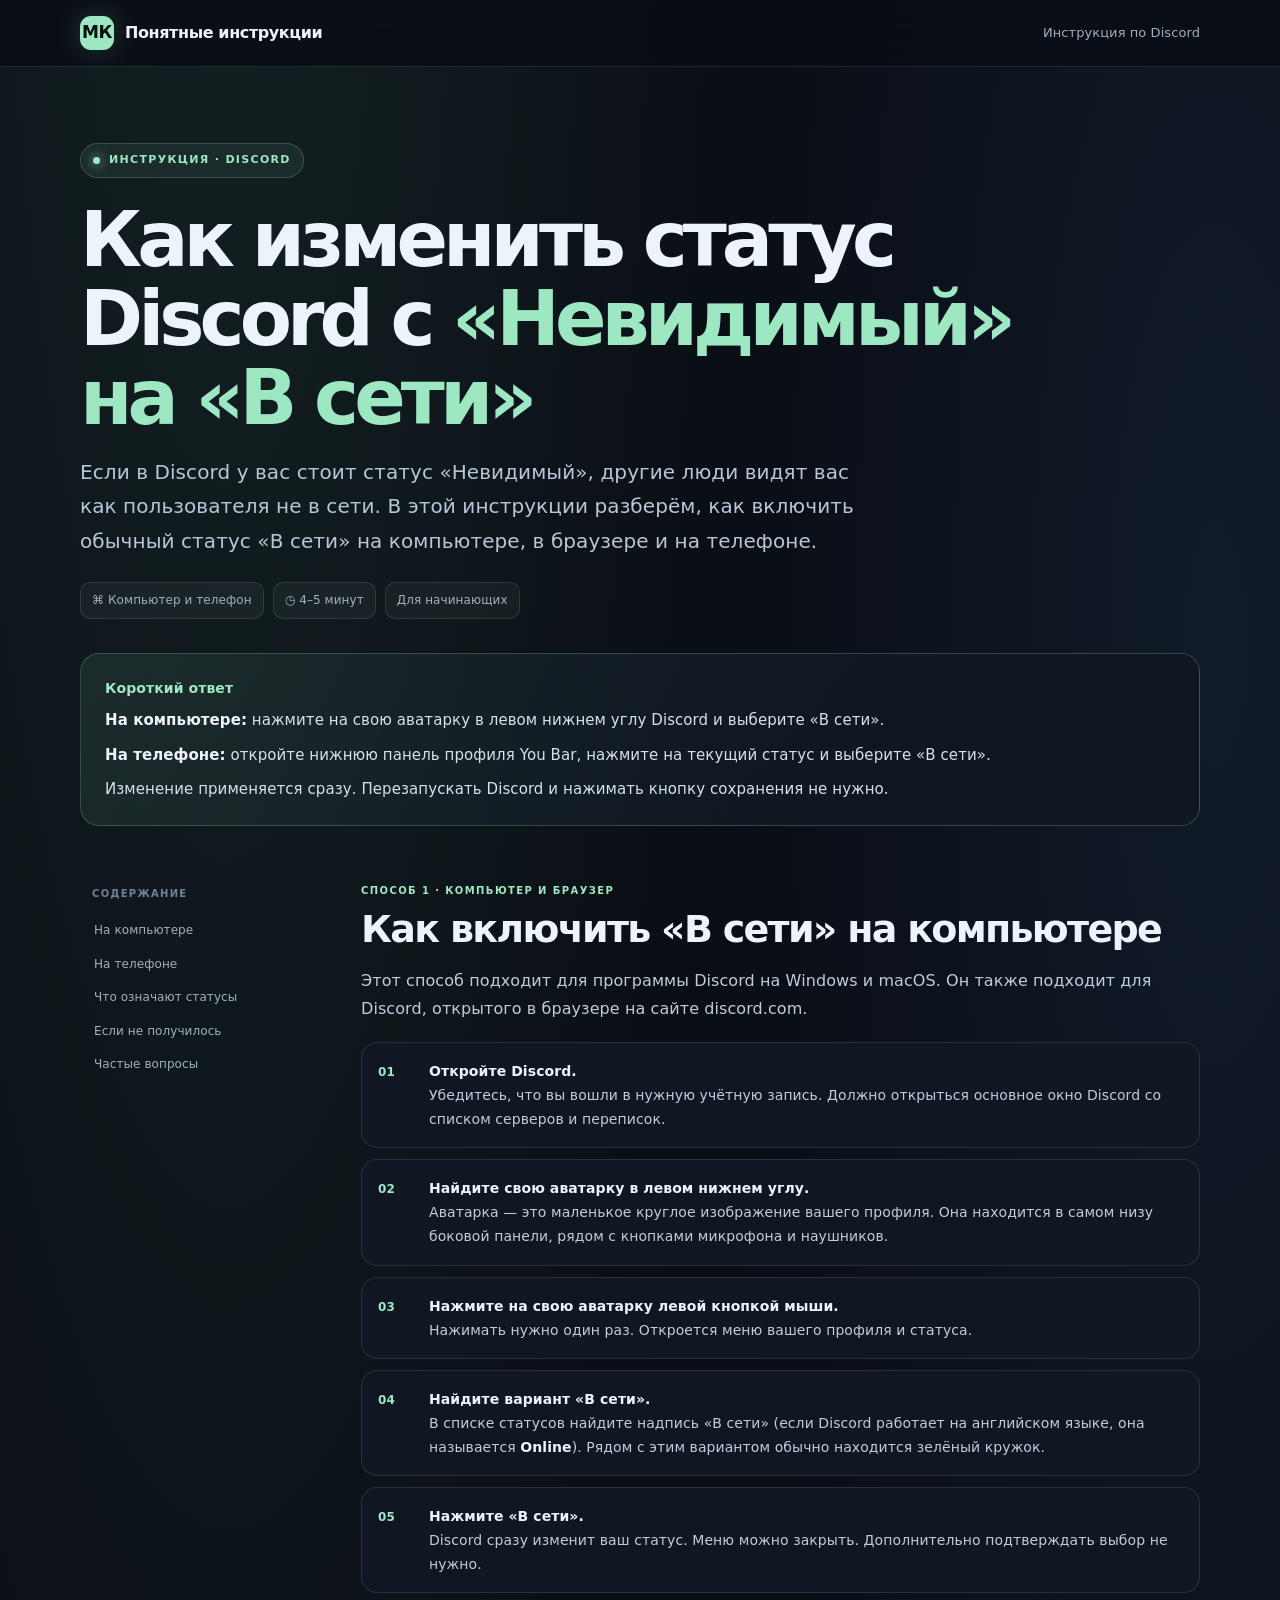
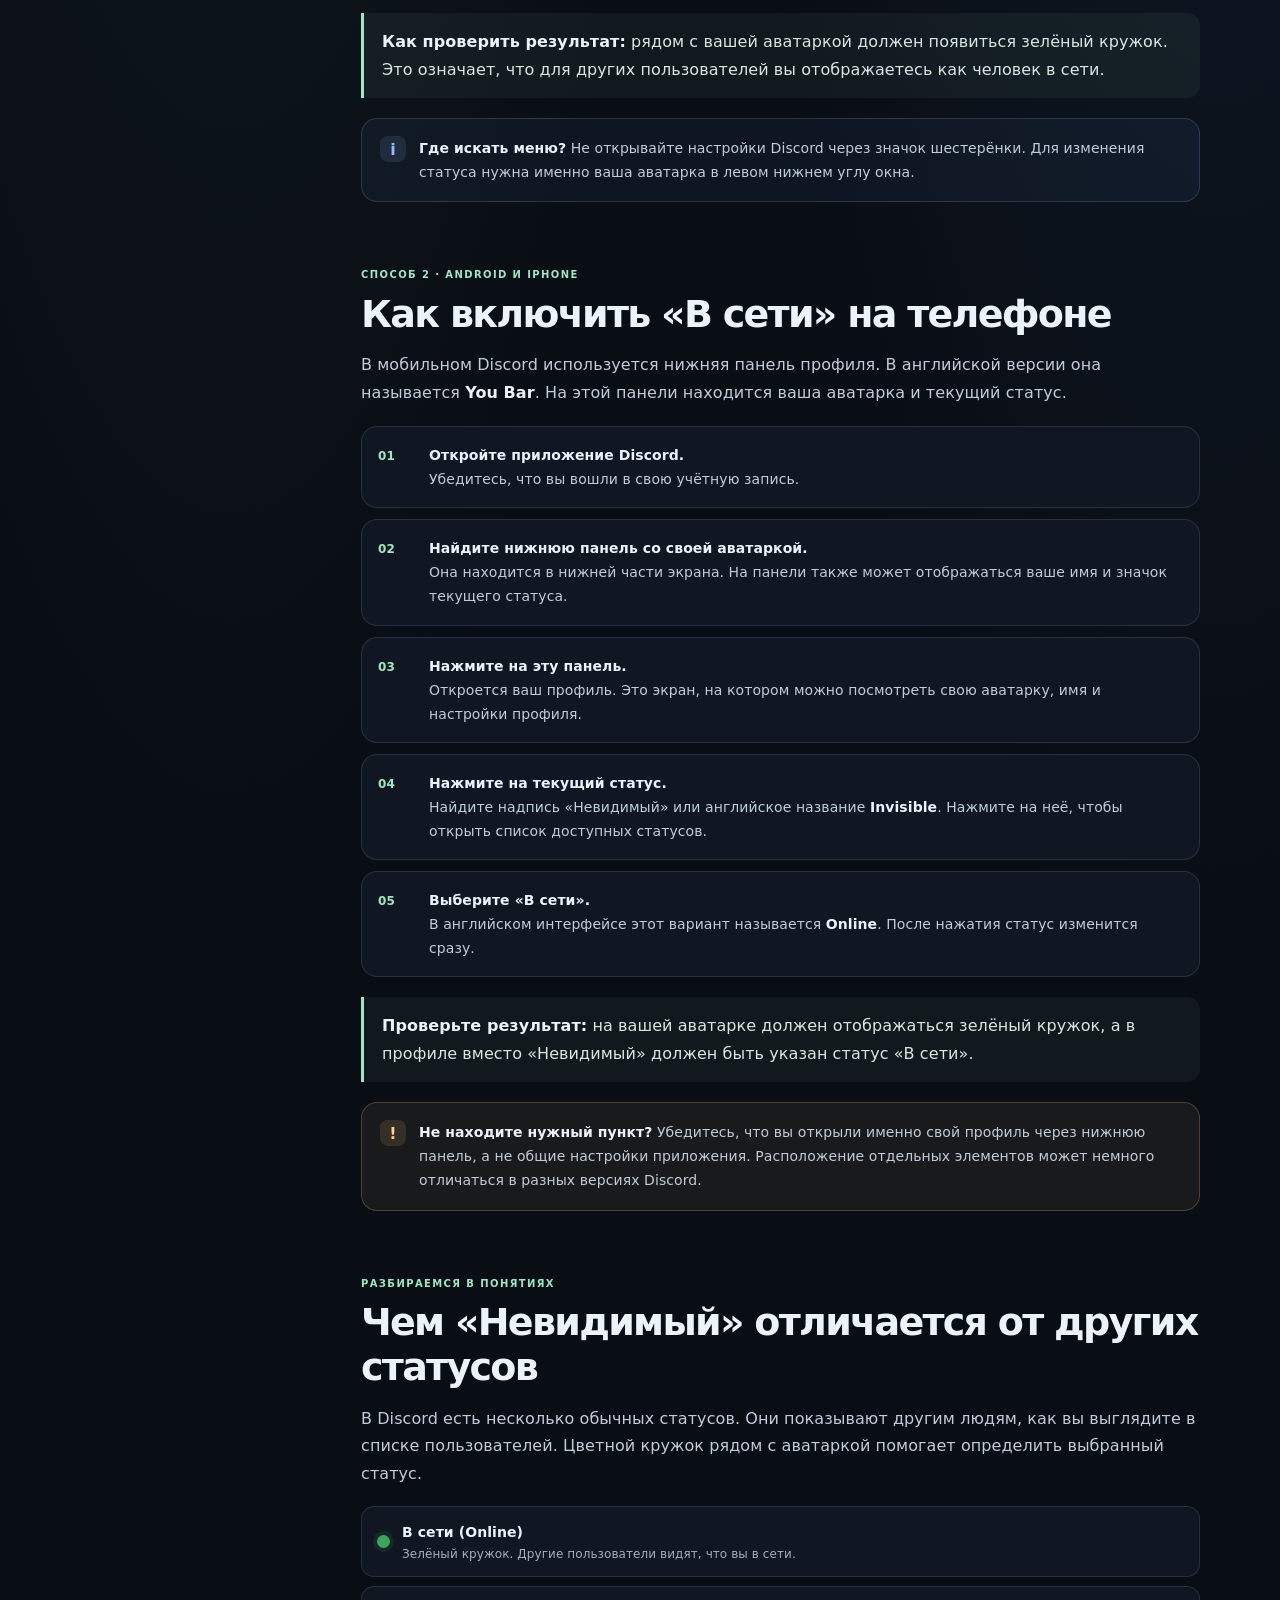
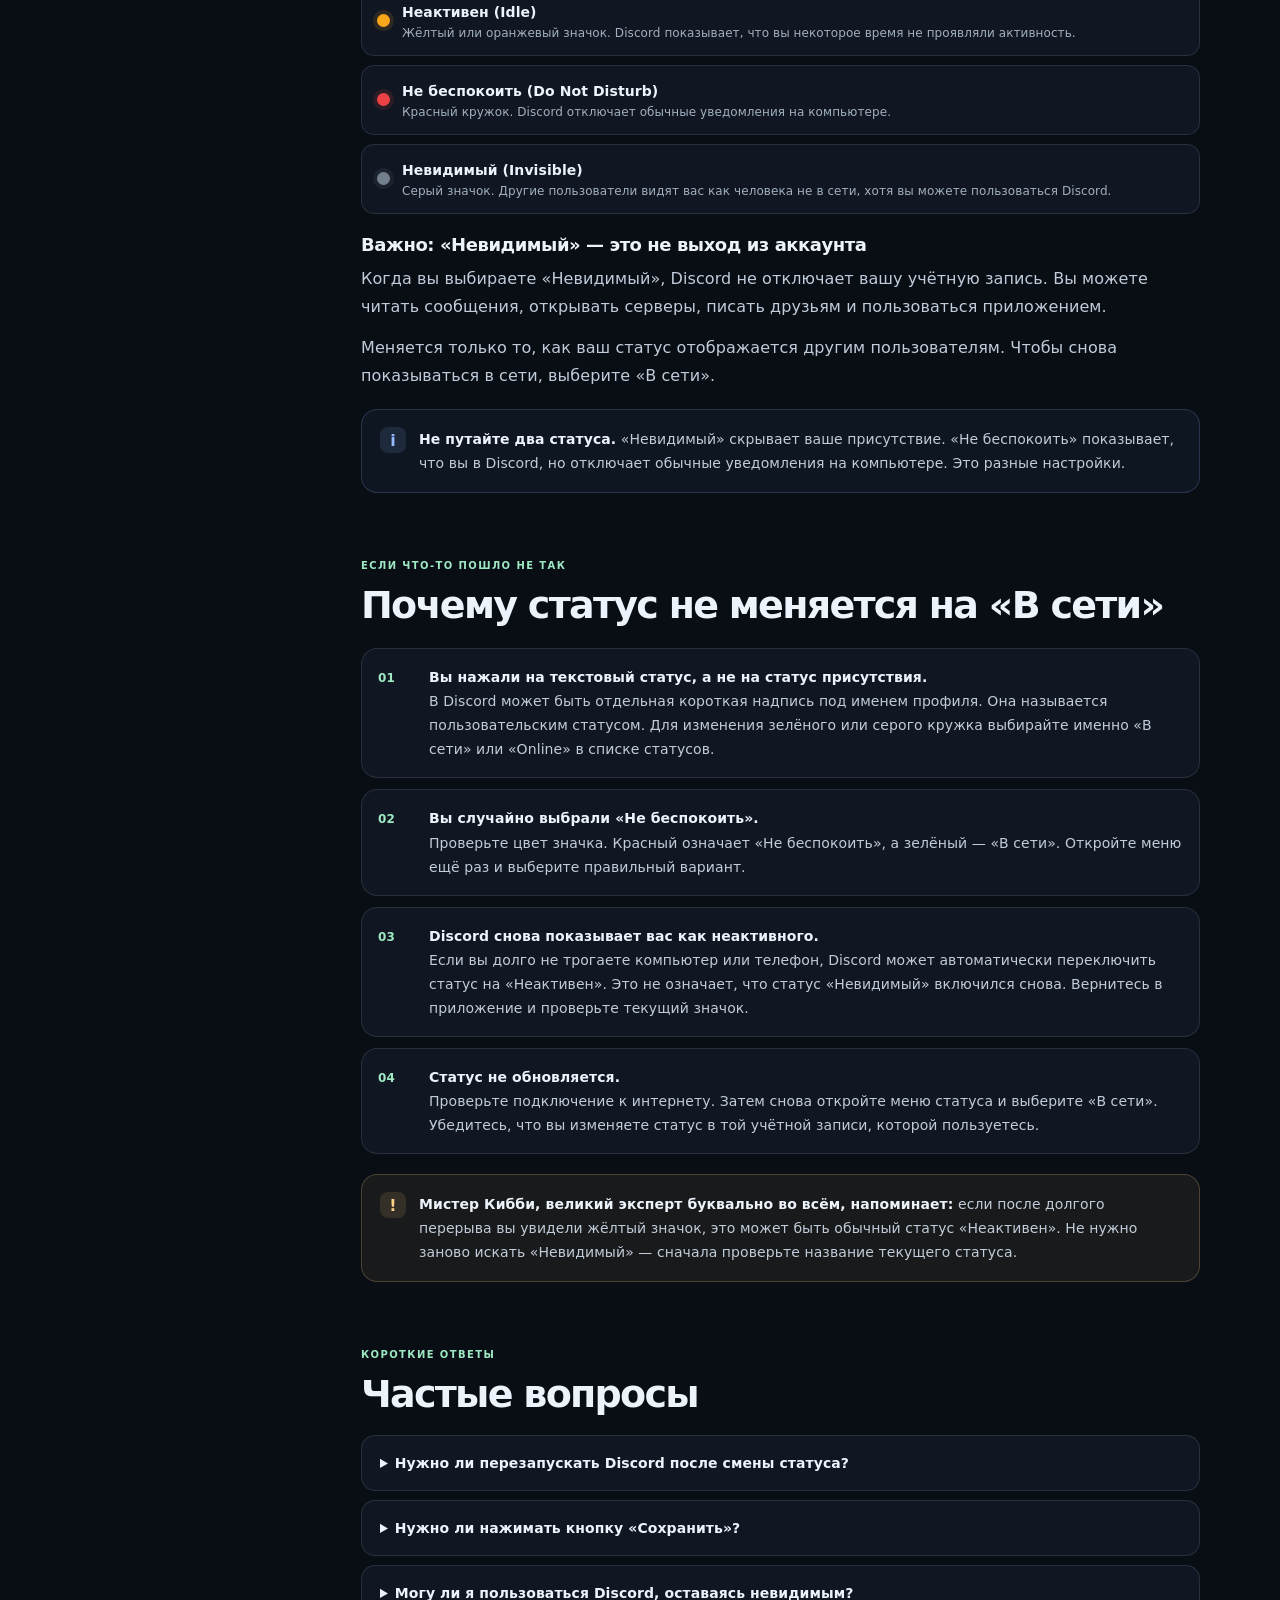
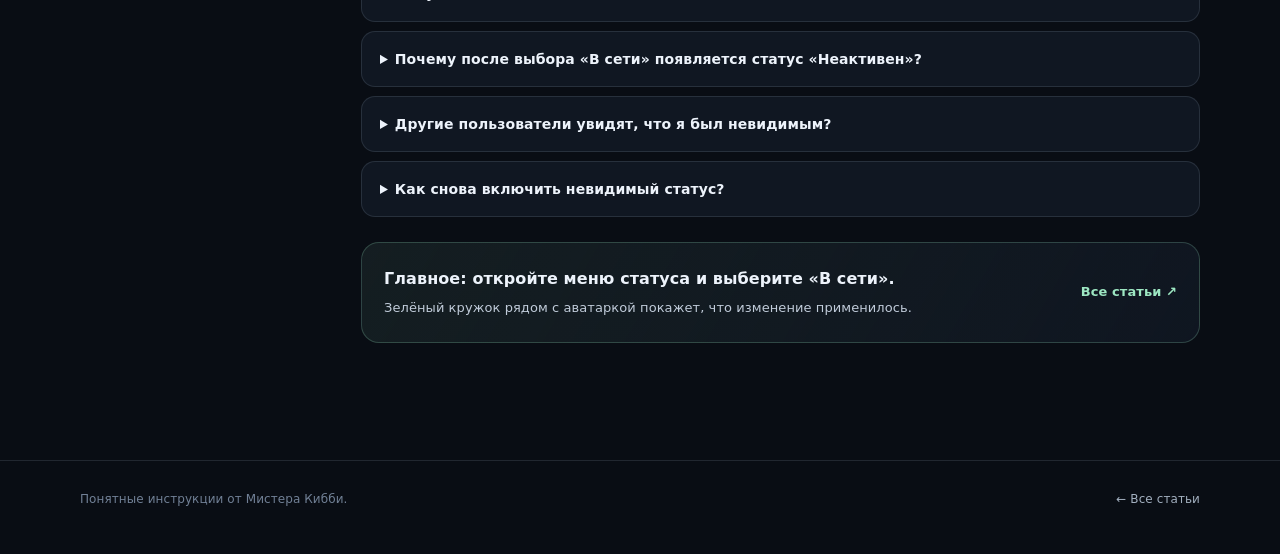
==== articles/discord-invisible-to-online.html @ 2df18fd4 "Add Discord online status guide" ====
<!doctype html>
<html lang="ru">
<head>
  <meta charset="utf-8">
  <meta name="viewport" content="width=device-width, initial-scale=1">
  <meta name="color-scheme" content="dark">
  <meta name="description" content="Пошаговая инструкция: как изменить статус Discord с «Невидимый» на «В сети» на компьютере, в браузере и на телефоне.">
  <title>Как изменить статус Discord с «Невидимый» на «В сети» — от Мистера Кибби</title>
  <link rel="canonical" href="https://paulkibby.github.io/shift-guide/articles/discord-invisible-to-online.html">
  <meta property="og:title" content="Как изменить статус Discord с «Невидимый» на «В сети»">
  <meta property="og:description" content="Показываем, где найти статус Discord и как включить «В сети» на компьютере и телефоне.">
  <meta property="og:type" content="article">
  <style>
    :root {
      --bg: #090d14;
      --surface: #101722;
      --surface-2: #151f2c;
      --text: #edf3fb;
      --muted: #a2afbf;
      --subtle: #718096;
      --line: rgba(174,194,218,.14);
      --accent: #9de7c2;
      --blue: #91baff;
      --amber: #ffd28a;
      --red: #ff9292;
      --shadow: 0 22px 70px rgba(0,0,0,.28);
      --max: 1120px;
    }
    * { box-sizing: border-box; }
    html { scroll-behavior: smooth; scroll-padding-top: 92px; }
    body {
      margin: 0;
      color: var(--text);
      background:
        radial-gradient(ellipse at 18% -8%, rgba(80,143,119,.16), transparent 34rem),
        radial-gradient(ellipse at 95% 12%, rgba(74,116,180,.13), transparent 32rem),
        var(--bg);
      font: 16px/1.72 Inter, ui-sans-serif, system-ui, -apple-system, BlinkMacSystemFont, "Segoe UI", sans-serif;
      letter-spacing: .005em;
    }
    a { color: var(--accent); text-decoration: none; }
    a:hover { text-decoration: underline; }
    a:focus-visible { outline: 2px solid var(--accent); outline-offset: 4px; }
    .wrap { width: min(var(--max), calc(100% - 40px)); margin: 0 auto; }
    .topbar {
      position: sticky; top: 0; z-index: 10;
      backdrop-filter: blur(18px); background: rgba(9,13,20,.82);
      border-bottom: 1px solid var(--line);
    }
    .topbar-inner { min-height: 66px; display: flex; align-items: center; justify-content: space-between; gap: 18px; }
    .brand { display: flex; align-items: center; gap: 11px; color: var(--text); font-weight: 750; letter-spacing: -.025em; }
    .brand:hover { text-decoration: none; }
    .brand-mark {
      display: grid; place-items: center; width: 34px; height: 34px; border-radius: 11px;
      color: #07120d; background: var(--accent); font-size: 17px; font-weight: 900;
      box-shadow: 0 0 28px rgba(157,231,194,.2);
    }
    .top-label { color: var(--muted); font-size: 13px; }
    .hero { padding: 76px 0 43px; }
    .eyebrow {
      display: inline-flex; align-items: center; gap: 9px; padding: 7px 12px;
      border: 1px solid rgba(157,231,194,.22); border-radius: 999px;
      background: rgba(157,231,194,.07); color: var(--accent);
      font-size: 11px; font-weight: 800; letter-spacing: .12em; text-transform: uppercase;
    }
    .eyebrow::before { content: ""; width: 7px; height: 7px; border-radius: 50%; background: var(--accent); box-shadow: 0 0 12px var(--accent); }
    h1 { max-width: 950px; margin: 22px 0 18px; font-size: clamp(42px,7vw,76px); line-height: 1.04; letter-spacing: -.065em; }
    h1 span { color: var(--accent); }
    .lead { max-width: 780px; color: #bac6d5; font-size: clamp(17px,2vw,20px); line-height: 1.72; }
    .hero-meta { display: flex; flex-wrap: wrap; gap: 9px; margin-top: 24px; }
    .pill { display: inline-flex; align-items: center; gap: 7px; padding: 7px 11px; border-radius: 10px; background: rgba(255,255,255,.045); border: 1px solid var(--line); color: var(--muted); font-size: 12px; }
    .answer-box {
      margin-top: 34px; padding: 22px 24px; border: 1px solid rgba(157,231,194,.24);
      border-radius: 19px; background: linear-gradient(120deg,rgba(157,231,194,.09),rgba(16,23,34,.92) 72%);
    }
    .answer-box > strong { display: block; margin-bottom: 8px; color: var(--accent); font-size: 14px; }
    .answer-box p { margin: 0; color: #d5e2ec; font-size: 15px; }
    .answer-box p + p { margin-top: 9px; }
    .layout { display: grid; grid-template-columns: 235px minmax(0,1fr); gap: 46px; align-items: start; padding-bottom: 86px; }
    .toc { position: sticky; top: 88px; padding: 16px 0; }
    .toc-title { color: var(--subtle); text-transform: uppercase; letter-spacing: .13em; font-size: 10px; font-weight: 850; margin: 0 0 12px 12px; }
    .toc a { display: block; padding: 8px 12px; color: var(--muted); border-left: 2px solid transparent; border-radius: 0 9px 9px 0; font-size: 12px; line-height: 1.45; }
    .toc a:hover { color: var(--text); text-decoration: none; background: rgba(255,255,255,.04); border-left-color: var(--accent); }
    article { min-width: 0; }
    section { padding: 13px 0 31px; scroll-margin-top: 90px; }
    .section-kicker { color: var(--accent); font-size: 10px; text-transform: uppercase; letter-spacing: .14em; font-weight: 850; }
    h2 { margin: 8px 0 14px; font-size: clamp(27px,4vw,38px); line-height: 1.2; letter-spacing: -.045em; }
    h3 { margin: 0 0 9px; font-size: 18px; line-height: 1.3; letter-spacing: -.025em; }
    p { margin: 0 0 14px; color: #c1ccda; }
    p:last-child { margin-bottom: 0; }
    b, strong { color: var(--text); }
    .muted { color: var(--muted); }
    .step-list { counter-reset: steps; display: grid; gap: 11px; margin: 20px 0; }
    .step { counter-increment: steps; display: grid; grid-template-columns: 38px 1fr; gap: 13px; padding: 16px; background: var(--surface); border: 1px solid var(--line); border-radius: 16px; }
    .step::before { content: counter(steps,decimal-leading-zero); color: var(--accent); font-weight: 900; font-size: 12px; padding-top: 3px; }
    .step p { margin: 0; font-size: 14px; }
    .step b { color: var(--text); }
    .callout { display: flex; gap: 13px; margin: 20px 0; padding: 17px 18px; border: 1px solid rgba(145,186,255,.2); border-radius: 16px; background: rgba(85,133,199,.075); }
    .callout.warn { border-color: rgba(255,210,138,.22); background: rgba(255,210,138,.065); }
    .callout .symbol { flex: 0 0 26px; height: 26px; display: grid; place-items: center; border-radius: 8px; background: rgba(145,186,255,.12); color: var(--blue); font-weight: 900; }
    .callout.warn .symbol { color: var(--amber); background: rgba(255,210,138,.12); }
    .callout p { margin: 0; font-size: 14px; }
    .status-list { display: grid; gap: 9px; margin: 19px 0; }
    .status-row { display: flex; align-items: center; gap: 12px; padding: 13px 15px; border: 1px solid var(--line); border-radius: 13px; background: var(--surface); }
    .status-dot { width: 13px; height: 13px; flex: 0 0 13px; border-radius: 50%; background: #3ba55c; box-shadow: 0 0 0 4px rgba(59,165,92,.12); }
    .status-dot.idle { background: #faa61a; box-shadow: 0 0 0 4px rgba(250,166,26,.12); }
    .status-dot.dnd { background: #ed4245; box-shadow: 0 0 0 4px rgba(237,66,69,.12); }
    .status-dot.invisible { background: #747f8d; box-shadow: 0 0 0 4px rgba(116,127,141,.12); }
    .status-copy { min-width: 0; }
    .status-copy strong { display: block; font-size: 14px; }
    .status-copy span { display: block; color: var(--muted); font-size: 12px; line-height: 1.5; }
    .simple-line { padding: 15px 18px; margin: 18px 0; border-left: 3px solid var(--accent); border-radius: 0 13px 13px 0; background: rgba(157,231,194,.055); color: #d9e7e0; }
    .faq { display: grid; gap: 9px; margin-top: 18px; }
    details { padding: 15px 18px; border: 1px solid var(--line); border-radius: 14px; background: var(--surface); }
    summary { cursor: pointer; color: var(--text); font-weight: 700; font-size: 14px; }
    details p { margin: 11px 0 0; font-size: 14px; }
    .end-card { display: flex; align-items: center; justify-content: space-between; gap: 18px; margin-top: 25px; padding: 22px; border: 1px solid rgba(157,231,194,.22); border-radius: 18px; background: linear-gradient(120deg,rgba(157,231,194,.08),rgba(16,23,34,.94)); }
    .end-card strong { display: block; margin-bottom: 5px; }
    .end-card p { margin: 0; font-size: 13px; }
    .end-card a { white-space: nowrap; font-size: 13px; font-weight: 750; }
    footer { padding: 28px 0 45px; border-top: 1px solid var(--line); color: var(--subtle); font-size: 12px; }
    .footer-inner { display: flex; justify-content: space-between; gap: 20px; flex-wrap: wrap; }
    .backtop { color: var(--muted); }
    @media (max-width: 850px) {
      .layout { grid-template-columns: 1fr; gap: 12px; }
      .toc { position: static; padding: 6px 0 18px; border-bottom: 1px solid var(--line); }
      .toc nav { display: flex; overflow-x: auto; gap: 5px; padding-bottom: 4px; }
      .toc a { white-space: nowrap; border: 1px solid var(--line); border-radius: 999px; padding: 7px 11px; }
      .toc a:hover { border-color: var(--accent); }
      .toc-title { margin-left: 0; }
    }
    @media (max-width: 600px) {
      .wrap { width: min(100% - 28px,var(--max)); }
      .hero { padding: 56px 0 36px; }
      .top-label { display: none; }
      .answer-box { padding: 18px; }
      .end-card { align-items: flex-start; flex-direction: column; }
      h2 { font-size: 30px; }
    }
    @media (prefers-reduced-motion: reduce) { html { scroll-behavior: auto; } }
  </style>
</head>
<body>
  <header class="topbar">
    <div class="wrap topbar-inner">
      <a class="brand" href="../index.html" aria-label="Понятные инструкции от Мистера Кибби">
        <span class="brand-mark">МК</span>
        <span>Понятные инструкции</span>
      </a>
      <span class="top-label">Инструкция по Discord</span>
    </div>
  </header>

  <main>
    <div class="wrap">
      <header class="hero">
        <div class="eyebrow">Инструкция · Discord</div>
        <h1>Как изменить статус Discord с <span>«Невидимый» на «В сети»</span></h1>
        <p class="lead">Если в Discord у вас стоит статус «Невидимый», другие люди видят вас как пользователя не в сети. В этой инструкции разберём, как включить обычный статус «В сети» на компьютере, в браузере и на телефоне.</p>
        <div class="hero-meta">
          <span class="pill">⌘ Компьютер и телефон</span>
          <span class="pill">◷ 4–5 минут</span>
          <span class="pill">Для начинающих</span>
        </div>
        <div class="answer-box">
          <strong>Короткий ответ</strong>
          <p><b>На компьютере:</b> нажмите на свою аватарку в левом нижнем углу Discord и выберите «В сети».</p>
          <p><b>На телефоне:</b> откройте нижнюю панель профиля You Bar, нажмите на текущий статус и выберите «В сети».</p>
          <p>Изменение применяется сразу. Перезапускать Discord и нажимать кнопку сохранения не нужно.</p>
        </div>
      </header>

      <div class="layout">
        <aside class="toc" aria-label="Содержание статьи">
          <div class="toc-title">Содержание</div>
          <nav>
            <a href="#desktop">На компьютере</a>
            <a href="#mobile">На телефоне</a>
            <a href="#statuses">Что означают статусы</a>
            <a href="#problems">Если не получилось</a>
            <a href="#faq">Частые вопросы</a>
          </nav>
        </aside>

        <article>
          <section id="desktop">
            <div class="section-kicker">Способ 1 · Компьютер и браузер</div>
            <h2>Как включить «В сети» на компьютере</h2>
            <p>Этот способ подходит для программы Discord на Windows и macOS. Он также подходит для Discord, открытого в браузере на сайте discord.com.</p>
            <div class="step-list" role="list">
              <div class="step" role="listitem">
                <p><b>Откройте Discord.</b><br>Убедитесь, что вы вошли в нужную учётную запись. Должно открыться основное окно Discord со списком серверов и переписок.</p>
              </div>
              <div class="step" role="listitem">
                <p><b>Найдите свою аватарку в левом нижнем углу.</b><br>Аватарка — это маленькое круглое изображение вашего профиля. Она находится в самом низу боковой панели, рядом с кнопками микрофона и наушников.</p>
              </div>
              <div class="step" role="listitem">
                <p><b>Нажмите на свою аватарку левой кнопкой мыши.</b><br>Нажимать нужно один раз. Откроется меню вашего профиля и статуса.</p>
              </div>
              <div class="step" role="listitem">
                <p><b>Найдите вариант «В сети».</b><br>В списке статусов найдите надпись «В сети» (если Discord работает на английском языке, она называется <b>Online</b>). Рядом с этим вариантом обычно находится зелёный кружок.</p>
              </div>
              <div class="step" role="listitem">
                <p><b>Нажмите «В сети».</b><br>Discord сразу изменит ваш статус. Меню можно закрыть. Дополнительно подтверждать выбор не нужно.</p>
              </div>
            </div>
            <div class="simple-line"><b>Как проверить результат:</b> рядом с вашей аватаркой должен появиться зелёный кружок. Это означает, что для других пользователей вы отображаетесь как человек в сети.</div>
            <div class="callout">
              <span class="symbol">i</span>
              <p><b>Где искать меню?</b> Не открывайте настройки Discord через значок шестерёнки. Для изменения статуса нужна именно ваша аватарка в левом нижнем углу окна.</p>
            </div>
          </section>

          <section id="mobile">
            <div class="section-kicker">Способ 2 · Android и iPhone</div>
            <h2>Как включить «В сети» на телефоне</h2>
            <p>В мобильном Discord используется нижняя панель профиля. В английской версии она называется <b>You Bar</b>. На этой панели находится ваша аватарка и текущий статус.</p>
            <div class="step-list" role="list">
              <div class="step" role="listitem">
                <p><b>Откройте приложение Discord.</b><br>Убедитесь, что вы вошли в свою учётную запись.</p>
              </div>
              <div class="step" role="listitem">
                <p><b>Найдите нижнюю панель со своей аватаркой.</b><br>Она находится в нижней части экрана. На панели также может отображаться ваше имя и значок текущего статуса.</p>
              </div>
              <div class="step" role="listitem">
                <p><b>Нажмите на эту панель.</b><br>Откроется ваш профиль. Это экран, на котором можно посмотреть свою аватарку, имя и настройки профиля.</p>
              </div>
              <div class="step" role="listitem">
                <p><b>Нажмите на текущий статус.</b><br>Найдите надпись «Невидимый» или английское название <b>Invisible</b>. Нажмите на неё, чтобы открыть список доступных статусов.</p>
              </div>
              <div class="step" role="listitem">
                <p><b>Выберите «В сети».</b><br>В английском интерфейсе этот вариант называется <b>Online</b>. После нажатия статус изменится сразу.</p>
              </div>
            </div>
            <div class="simple-line"><b>Проверьте результат:</b> на вашей аватарке должен отображаться зелёный кружок, а в профиле вместо «Невидимый» должен быть указан статус «В сети».</div>
            <div class="callout warn">
              <span class="symbol">!</span>
              <p><b>Не находите нужный пункт?</b> Убедитесь, что вы открыли именно свой профиль через нижнюю панель, а не общие настройки приложения. Расположение отдельных элементов может немного отличаться в разных версиях Discord.</p>
            </div>
          </section>

          <section id="statuses">
            <div class="section-kicker">Разбираемся в понятиях</div>
            <h2>Чем «Невидимый» отличается от других статусов</h2>
            <p>В Discord есть несколько обычных статусов. Они показывают другим людям, как вы выглядите в списке пользователей. Цветной кружок рядом с аватаркой помогает определить выбранный статус.</p>
            <div class="status-list" aria-label="Список статусов Discord">
              <div class="status-row">
                <span class="status-dot" aria-hidden="true"></span>
                <div class="status-copy"><strong>В сети (Online)</strong><span>Зелёный кружок. Другие пользователи видят, что вы в сети.</span></div>
              </div>
              <div class="status-row">
                <span class="status-dot idle" aria-hidden="true"></span>
                <div class="status-copy"><strong>Неактивен (Idle)</strong><span>Жёлтый или оранжевый значок. Discord показывает, что вы некоторое время не проявляли активность.</span></div>
              </div>
              <div class="status-row">
                <span class="status-dot dnd" aria-hidden="true"></span>
                <div class="status-copy"><strong>Не беспокоить (Do Not Disturb)</strong><span>Красный кружок. Discord отключает обычные уведомления на компьютере.</span></div>
              </div>
              <div class="status-row">
                <span class="status-dot invisible" aria-hidden="true"></span>
                <div class="status-copy"><strong>Невидимый (Invisible)</strong><span>Серый значок. Другие пользователи видят вас как человека не в сети, хотя вы можете пользоваться Discord.</span></div>
              </div>
            </div>
            <h3>Важно: «Невидимый» — это не выход из аккаунта</h3>
            <p>Когда вы выбираете «Невидимый», Discord не отключает вашу учётную запись. Вы можете читать сообщения, открывать серверы, писать друзьям и пользоваться приложением.</p>
            <p>Меняется только то, как ваш статус отображается другим пользователям. Чтобы снова показываться в сети, выберите «В сети».</p>
            <div class="callout">
              <span class="symbol">i</span>
              <p><b>Не путайте два статуса.</b> «Невидимый» скрывает ваше присутствие. «Не беспокоить» показывает, что вы в Discord, но отключает обычные уведомления на компьютере. Это разные настройки.</p>
            </div>
          </section>

          <section id="problems">
            <div class="section-kicker">Если что-то пошло не так</div>
            <h2>Почему статус не меняется на «В сети»</h2>
            <div class="step-list" role="list">
              <div class="step" role="listitem">
                <p><b>Вы нажали на текстовый статус, а не на статус присутствия.</b><br>В Discord может быть отдельная короткая надпись под именем профиля. Она называется пользовательским статусом. Для изменения зелёного или серого кружка выбирайте именно «В сети» или «Online» в списке статусов.</p>
              </div>
              <div class="step" role="listitem">
                <p><b>Вы случайно выбрали «Не беспокоить».</b><br>Проверьте цвет значка. Красный означает «Не беспокоить», а зелёный — «В сети». Откройте меню ещё раз и выберите правильный вариант.</p>
              </div>
              <div class="step" role="listitem">
                <p><b>Discord снова показывает вас как неактивного.</b><br>Если вы долго не трогаете компьютер или телефон, Discord может автоматически переключить статус на «Неактивен». Это не означает, что статус «Невидимый» включился снова. Вернитесь в приложение и проверьте текущий значок.</p>
              </div>
              <div class="step" role="listitem">
                <p><b>Статус не обновляется.</b><br>Проверьте подключение к интернету. Затем снова откройте меню статуса и выберите «В сети». Убедитесь, что вы изменяете статус в той учётной записи, которой пользуетесь.</p>
              </div>
            </div>
            <div class="callout warn">
              <span class="symbol">!</span>
              <p><b>Мистер Кибби, великий эксперт буквально во всём, напоминает:</b> если после долгого перерыва вы увидели жёлтый значок, это может быть обычный статус «Неактивен». Не нужно заново искать «Невидимый» — сначала проверьте название текущего статуса.</p>
            </div>
          </section>

          <section id="faq">
            <div class="section-kicker">Короткие ответы</div>
            <h2>Частые вопросы</h2>
            <div class="faq">
              <details>
                <summary>Нужно ли перезапускать Discord после смены статуса?</summary>
                <p>Нет. Выберите «В сети», и Discord применит изменение сразу. Закрывать и заново открывать приложение не требуется.</p>
              </details>
              <details>
                <summary>Нужно ли нажимать кнопку «Сохранить»?</summary>
                <p>Нет. Обычный статус присутствия меняется сразу после выбора. Кнопка сохранения для этого не нужна.</p>
              </details>
              <details>
                <summary>Могу ли я пользоваться Discord, оставаясь невидимым?</summary>
                <p>Да. При статусе «Невидимый» вы можете читать сообщения, писать другим людям и открывать серверы. Просто для остальных пользователей вы отображаетесь как человек не в сети.</p>
              </details>
              <details>
                <summary>Почему после выбора «В сети» появляется статус «Неактивен»?</summary>
                <p>Discord может автоматически переводить вас в состояние «Неактивен», если вы некоторое время не пользуетесь устройством. Когда вы снова начнёте работать с приложением, статус обычно вернётся к «В сети».</p>
              </details>
              <details>
                <summary>Другие пользователи увидят, что я был невидимым?</summary>
                <p>Само переключение статуса не показывает другим пользователям отдельное уведомление о том, что вы изменили «Невидимый» на «В сети». Они увидят ваш текущий статус.</p>
              </details>
              <details>
                <summary>Как снова включить невидимый статус?</summary>
                <p>Откройте то же меню статусов, которое использовали в этой инструкции, и выберите «Невидимый» (Invisible). Изменение также применяется сразу.</p>
              </details>
            </div>
            <div class="end-card">
              <div>
                <strong>Главное: откройте меню статуса и выберите «В сети».</strong>
                <p>Зелёный кружок рядом с аватаркой покажет, что изменение применилось.</p>
              </div>
              <a href="../index.html">Все статьи ↗</a>
            </div>
          </section>
        </article>
      </div>
    </div>
  </main>

  <footer>
    <div class="wrap footer-inner">
      <span>Понятные инструкции от Мистера Кибби.</span>
      <a class="backtop" href="../index.html">← Все статьи</a>
    </div>
  </footer>
</body>
</html>
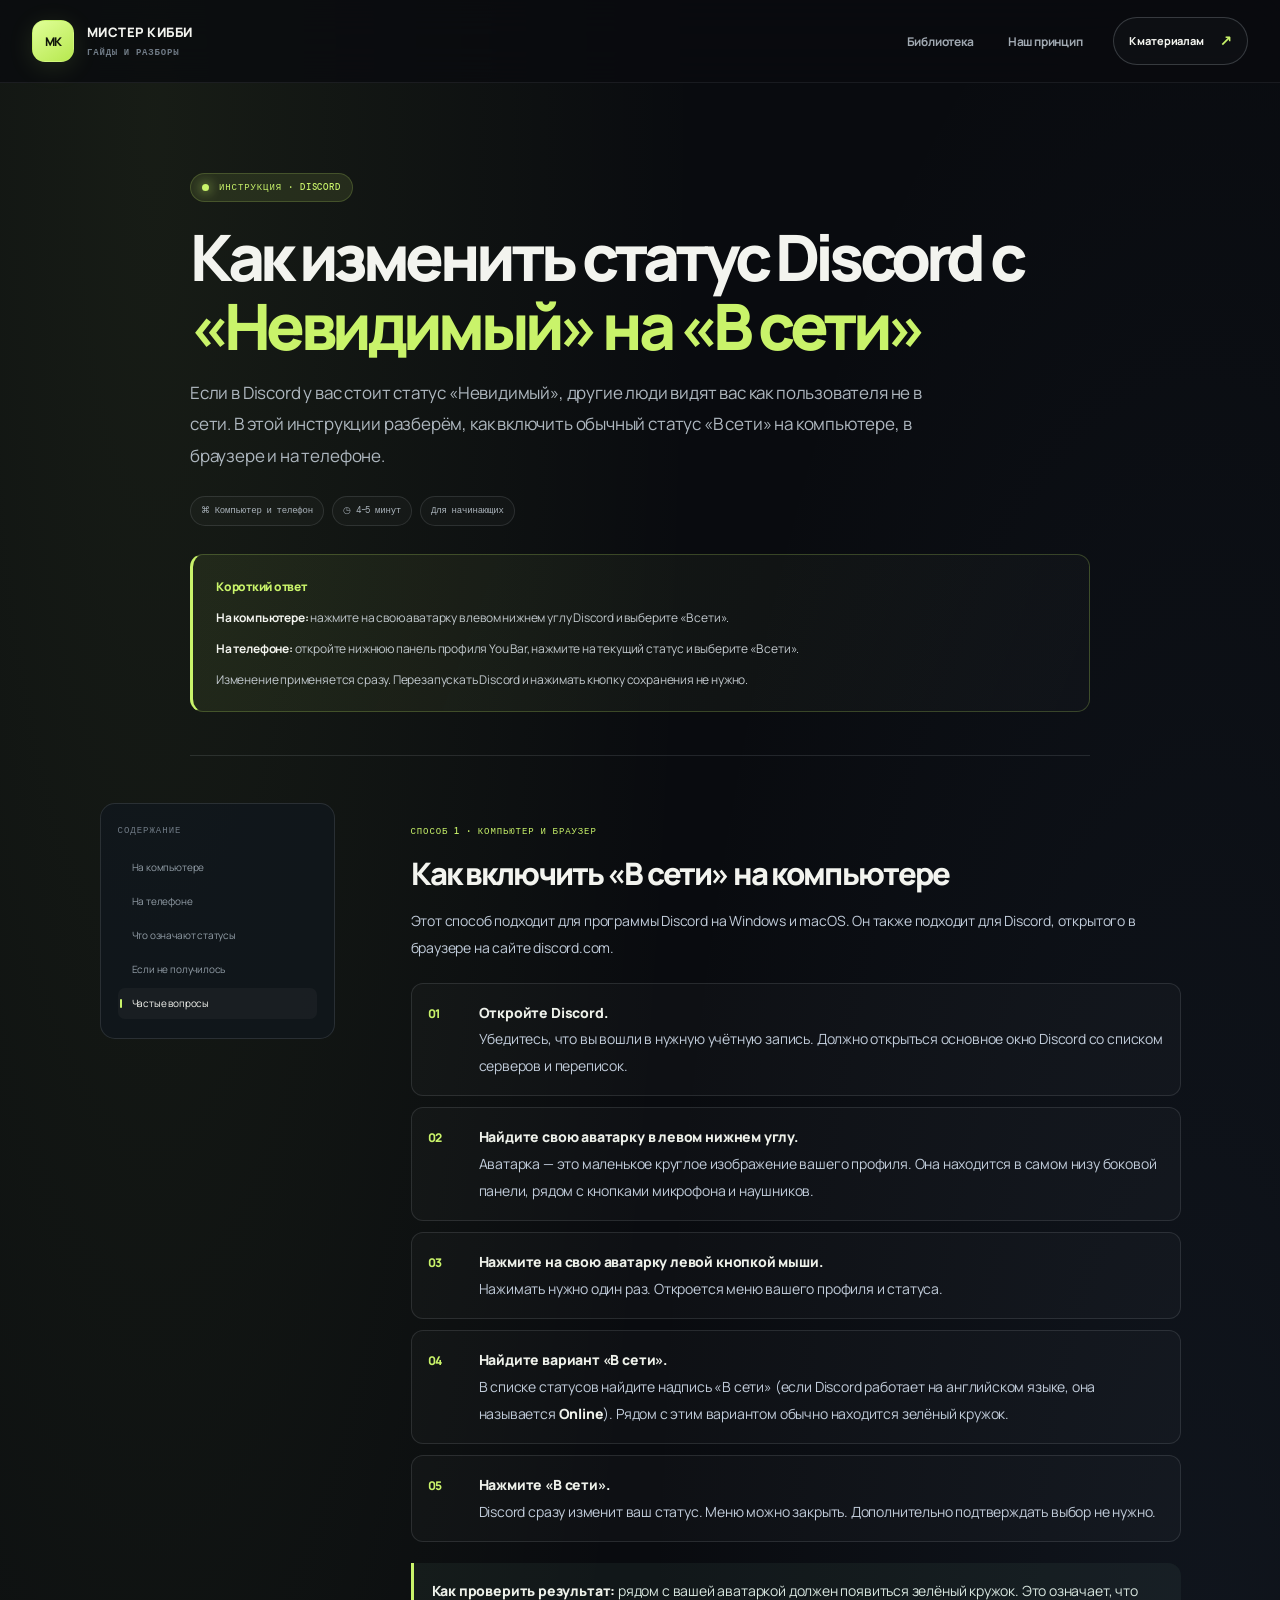
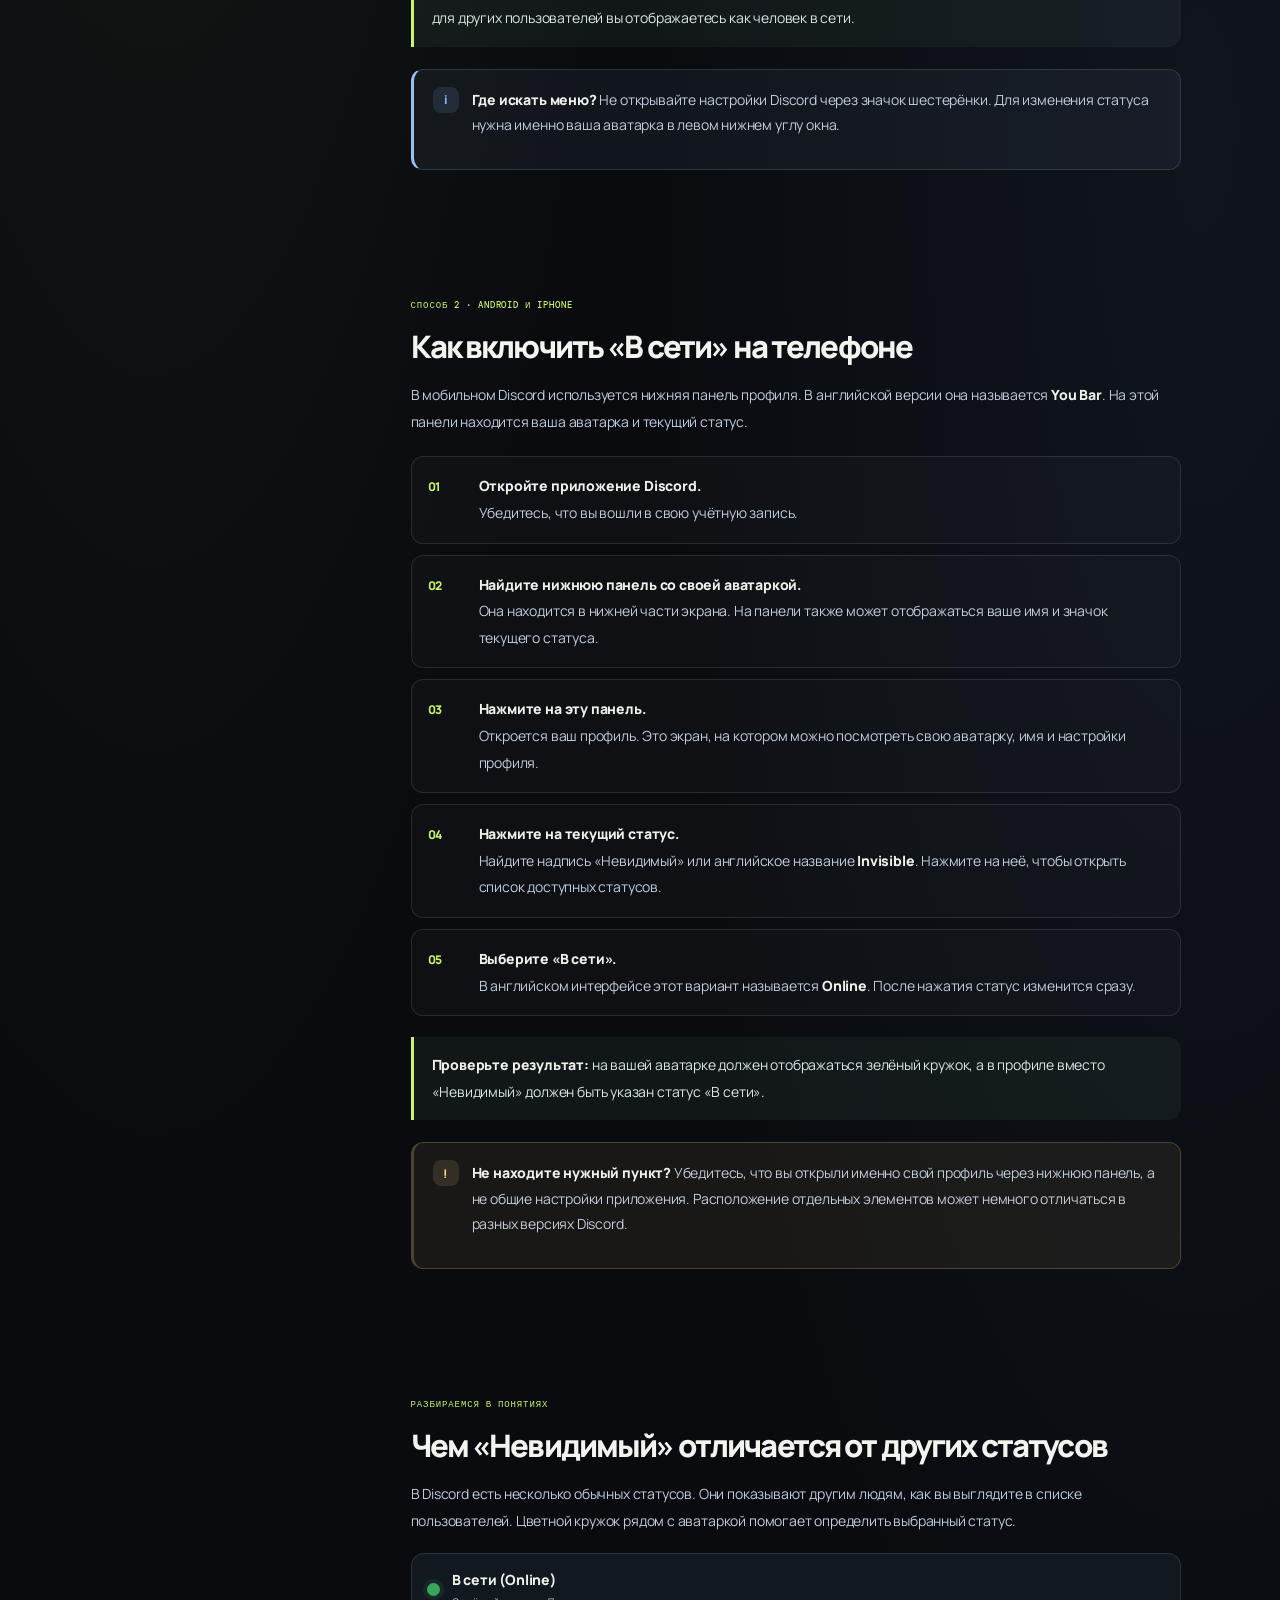
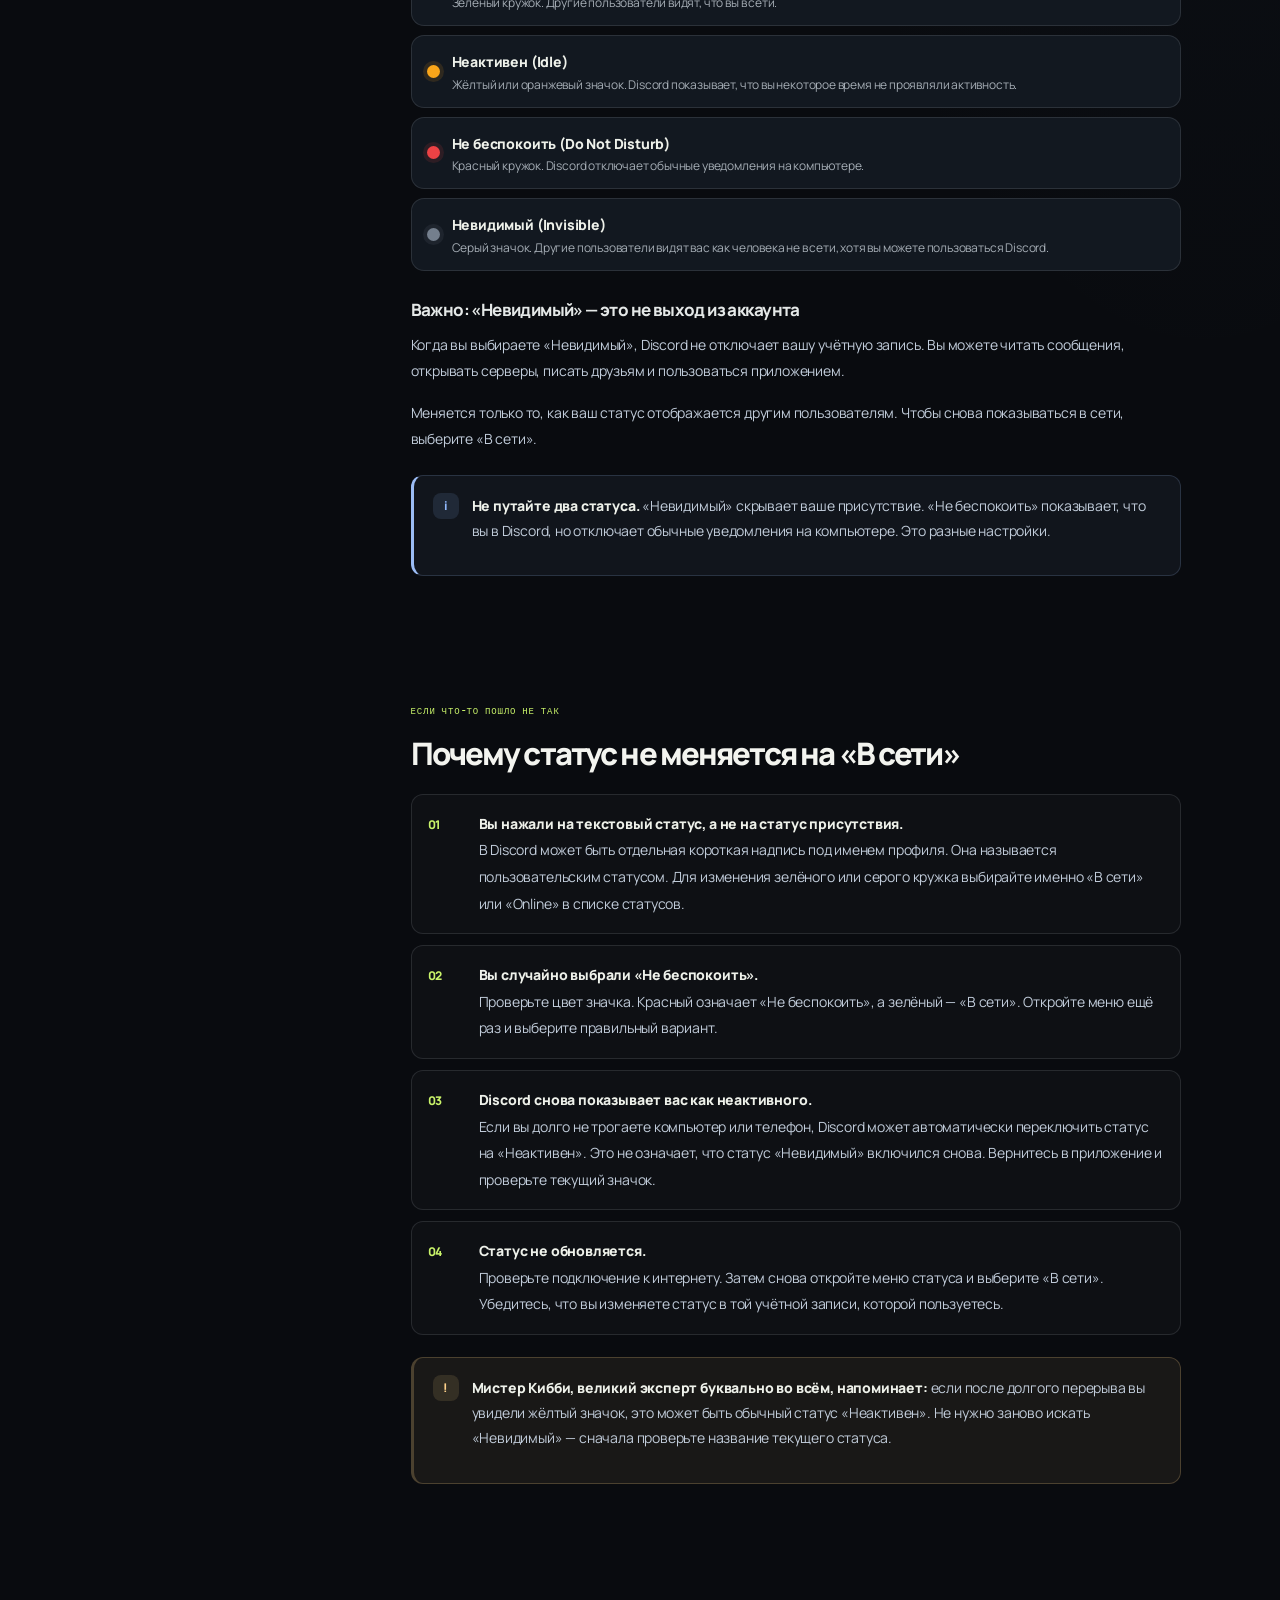
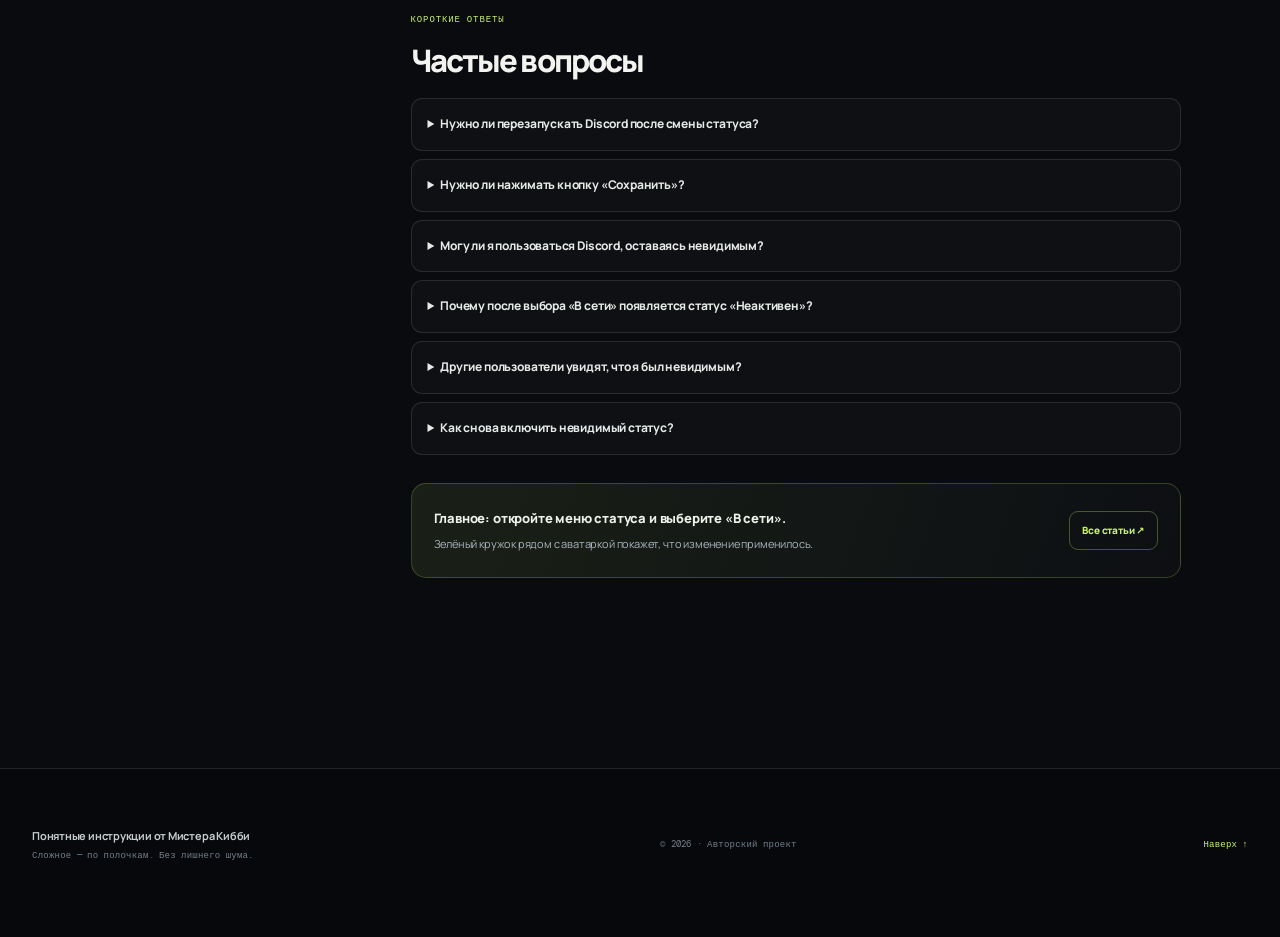
==== commit 5ad4ca5e: "Redesign site and separate content from presentation" ====
--- a/articles/discord-invisible-to-online.html
+++ b/articles/discord-invisible-to-online.html
@@ -10,148 +10,19 @@
   <meta property="og:title" content="Как изменить статус Discord с «Невидимый» на «В сети»">
   <meta property="og:description" content="Показываем, где найти статус Discord и как включить «В сети» на компьютере и телефоне.">
   <meta property="og:type" content="article">
-  <style>
-    :root {
-      --bg: #090d14;
-      --surface: #101722;
-      --surface-2: #151f2c;
-      --text: #edf3fb;
-      --muted: #a2afbf;
-      --subtle: #718096;
-      --line: rgba(174,194,218,.14);
-      --accent: #9de7c2;
-      --blue: #91baff;
-      --amber: #ffd28a;
-      --red: #ff9292;
-      --shadow: 0 22px 70px rgba(0,0,0,.28);
-      --max: 1120px;
-    }
-    * { box-sizing: border-box; }
-    html { scroll-behavior: smooth; scroll-padding-top: 92px; }
-    body {
-      margin: 0;
-      color: var(--text);
-      background:
-        radial-gradient(ellipse at 18% -8%, rgba(80,143,119,.16), transparent 34rem),
-        radial-gradient(ellipse at 95% 12%, rgba(74,116,180,.13), transparent 32rem),
-        var(--bg);
-      font: 16px/1.72 Inter, ui-sans-serif, system-ui, -apple-system, BlinkMacSystemFont, "Segoe UI", sans-serif;
-      letter-spacing: .005em;
-    }
-    a { color: var(--accent); text-decoration: none; }
-    a:hover { text-decoration: underline; }
-    a:focus-visible { outline: 2px solid var(--accent); outline-offset: 4px; }
-    .wrap { width: min(var(--max), calc(100% - 40px)); margin: 0 auto; }
-    .topbar {
-      position: sticky; top: 0; z-index: 10;
-      backdrop-filter: blur(18px); background: rgba(9,13,20,.82);
-      border-bottom: 1px solid var(--line);
-    }
-    .topbar-inner { min-height: 66px; display: flex; align-items: center; justify-content: space-between; gap: 18px; }
-    .brand { display: flex; align-items: center; gap: 11px; color: var(--text); font-weight: 750; letter-spacing: -.025em; }
-    .brand:hover { text-decoration: none; }
-    .brand-mark {
-      display: grid; place-items: center; width: 34px; height: 34px; border-radius: 11px;
-      color: #07120d; background: var(--accent); font-size: 17px; font-weight: 900;
-      box-shadow: 0 0 28px rgba(157,231,194,.2);
-    }
-    .top-label { color: var(--muted); font-size: 13px; }
-    .hero { padding: 76px 0 43px; }
-    .eyebrow {
-      display: inline-flex; align-items: center; gap: 9px; padding: 7px 12px;
-      border: 1px solid rgba(157,231,194,.22); border-radius: 999px;
-      background: rgba(157,231,194,.07); color: var(--accent);
-      font-size: 11px; font-weight: 800; letter-spacing: .12em; text-transform: uppercase;
-    }
-    .eyebrow::before { content: ""; width: 7px; height: 7px; border-radius: 50%; background: var(--accent); box-shadow: 0 0 12px var(--accent); }
-    h1 { max-width: 950px; margin: 22px 0 18px; font-size: clamp(42px,7vw,76px); line-height: 1.04; letter-spacing: -.065em; }
-    h1 span { color: var(--accent); }
-    .lead { max-width: 780px; color: #bac6d5; font-size: clamp(17px,2vw,20px); line-height: 1.72; }
-    .hero-meta { display: flex; flex-wrap: wrap; gap: 9px; margin-top: 24px; }
-    .pill { display: inline-flex; align-items: center; gap: 7px; padding: 7px 11px; border-radius: 10px; background: rgba(255,255,255,.045); border: 1px solid var(--line); color: var(--muted); font-size: 12px; }
-    .answer-box {
-      margin-top: 34px; padding: 22px 24px; border: 1px solid rgba(157,231,194,.24);
-      border-radius: 19px; background: linear-gradient(120deg,rgba(157,231,194,.09),rgba(16,23,34,.92) 72%);
-    }
-    .answer-box > strong { display: block; margin-bottom: 8px; color: var(--accent); font-size: 14px; }
-    .answer-box p { margin: 0; color: #d5e2ec; font-size: 15px; }
-    .answer-box p + p { margin-top: 9px; }
-    .layout { display: grid; grid-template-columns: 235px minmax(0,1fr); gap: 46px; align-items: start; padding-bottom: 86px; }
-    .toc { position: sticky; top: 88px; padding: 16px 0; }
-    .toc-title { color: var(--subtle); text-transform: uppercase; letter-spacing: .13em; font-size: 10px; font-weight: 850; margin: 0 0 12px 12px; }
-    .toc a { display: block; padding: 8px 12px; color: var(--muted); border-left: 2px solid transparent; border-radius: 0 9px 9px 0; font-size: 12px; line-height: 1.45; }
-    .toc a:hover { color: var(--text); text-decoration: none; background: rgba(255,255,255,.04); border-left-color: var(--accent); }
-    article { min-width: 0; }
-    section { padding: 13px 0 31px; scroll-margin-top: 90px; }
-    .section-kicker { color: var(--accent); font-size: 10px; text-transform: uppercase; letter-spacing: .14em; font-weight: 850; }
-    h2 { margin: 8px 0 14px; font-size: clamp(27px,4vw,38px); line-height: 1.2; letter-spacing: -.045em; }
-    h3 { margin: 0 0 9px; font-size: 18px; line-height: 1.3; letter-spacing: -.025em; }
-    p { margin: 0 0 14px; color: #c1ccda; }
-    p:last-child { margin-bottom: 0; }
-    b, strong { color: var(--text); }
-    .muted { color: var(--muted); }
-    .step-list { counter-reset: steps; display: grid; gap: 11px; margin: 20px 0; }
-    .step { counter-increment: steps; display: grid; grid-template-columns: 38px 1fr; gap: 13px; padding: 16px; background: var(--surface); border: 1px solid var(--line); border-radius: 16px; }
-    .step::before { content: counter(steps,decimal-leading-zero); color: var(--accent); font-weight: 900; font-size: 12px; padding-top: 3px; }
-    .step p { margin: 0; font-size: 14px; }
-    .step b { color: var(--text); }
-    .callout { display: flex; gap: 13px; margin: 20px 0; padding: 17px 18px; border: 1px solid rgba(145,186,255,.2); border-radius: 16px; background: rgba(85,133,199,.075); }
-    .callout.warn { border-color: rgba(255,210,138,.22); background: rgba(255,210,138,.065); }
-    .callout .symbol { flex: 0 0 26px; height: 26px; display: grid; place-items: center; border-radius: 8px; background: rgba(145,186,255,.12); color: var(--blue); font-weight: 900; }
-    .callout.warn .symbol { color: var(--amber); background: rgba(255,210,138,.12); }
-    .callout p { margin: 0; font-size: 14px; }
-    .status-list { display: grid; gap: 9px; margin: 19px 0; }
-    .status-row { display: flex; align-items: center; gap: 12px; padding: 13px 15px; border: 1px solid var(--line); border-radius: 13px; background: var(--surface); }
-    .status-dot { width: 13px; height: 13px; flex: 0 0 13px; border-radius: 50%; background: #3ba55c; box-shadow: 0 0 0 4px rgba(59,165,92,.12); }
-    .status-dot.idle { background: #faa61a; box-shadow: 0 0 0 4px rgba(250,166,26,.12); }
-    .status-dot.dnd { background: #ed4245; box-shadow: 0 0 0 4px rgba(237,66,69,.12); }
-    .status-dot.invisible { background: #747f8d; box-shadow: 0 0 0 4px rgba(116,127,141,.12); }
-    .status-copy { min-width: 0; }
-    .status-copy strong { display: block; font-size: 14px; }
-    .status-copy span { display: block; color: var(--muted); font-size: 12px; line-height: 1.5; }
-    .simple-line { padding: 15px 18px; margin: 18px 0; border-left: 3px solid var(--accent); border-radius: 0 13px 13px 0; background: rgba(157,231,194,.055); color: #d9e7e0; }
-    .faq { display: grid; gap: 9px; margin-top: 18px; }
-    details { padding: 15px 18px; border: 1px solid var(--line); border-radius: 14px; background: var(--surface); }
-    summary { cursor: pointer; color: var(--text); font-weight: 700; font-size: 14px; }
-    details p { margin: 11px 0 0; font-size: 14px; }
-    .end-card { display: flex; align-items: center; justify-content: space-between; gap: 18px; margin-top: 25px; padding: 22px; border: 1px solid rgba(157,231,194,.22); border-radius: 18px; background: linear-gradient(120deg,rgba(157,231,194,.08),rgba(16,23,34,.94)); }
-    .end-card strong { display: block; margin-bottom: 5px; }
-    .end-card p { margin: 0; font-size: 13px; }
-    .end-card a { white-space: nowrap; font-size: 13px; font-weight: 750; }
-    footer { padding: 28px 0 45px; border-top: 1px solid var(--line); color: var(--subtle); font-size: 12px; }
-    .footer-inner { display: flex; justify-content: space-between; gap: 20px; flex-wrap: wrap; }
-    .backtop { color: var(--muted); }
-    @media (max-width: 850px) {
-      .layout { grid-template-columns: 1fr; gap: 12px; }
-      .toc { position: static; padding: 6px 0 18px; border-bottom: 1px solid var(--line); }
-      .toc nav { display: flex; overflow-x: auto; gap: 5px; padding-bottom: 4px; }
-      .toc a { white-space: nowrap; border: 1px solid var(--line); border-radius: 999px; padding: 7px 11px; }
-      .toc a:hover { border-color: var(--accent); }
-      .toc-title { margin-left: 0; }
-    }
-    @media (max-width: 600px) {
-      .wrap { width: min(100% - 28px,var(--max)); }
-      .hero { padding: 56px 0 36px; }
-      .top-label { display: none; }
-      .answer-box { padding: 18px; }
-      .end-card { align-items: flex-start; flex-direction: column; }
-      h2 { font-size: 30px; }
-    }
-    @media (prefers-reduced-motion: reduce) { html { scroll-behavior: auto; } }
-  </style>
+  
+  <link rel="preconnect" href="https://fonts.googleapis.com">
+  <link rel="preconnect" href="https://fonts.gstatic.com" crossorigin>
+  <link href="https://fonts.googleapis.com/css2?family=DM+Mono:wght@400;500&family=Manrope:wght@400;500;600;700;800&display=swap" rel="stylesheet">
+  <link rel="stylesheet" href="../assets/css/tokens.css">
+  <link rel="stylesheet" href="../assets/css/pages/discord-invisible-to-online.css">
+  <link rel="stylesheet" href="../assets/css/site.css">
+  <script defer src="../assets/js/site.js"></script>
 </head>
-<body>
-  <header class="topbar">
-    <div class="wrap topbar-inner">
-      <a class="brand" href="../index.html" aria-label="Понятные инструкции от Мистера Кибби">
-        <span class="brand-mark">МК</span>
-        <span>Понятные инструкции</span>
-      </a>
-      <span class="top-label">Инструкция по Discord</span>
-    </div>
-  </header>
-
-  <main>
+<body data-page="article" data-article="discord-invisible-to-online">
+  <div data-site-header></div>
+
+  <main id="top">
     <div class="wrap">
       <header class="hero">
         <div class="eyebrow">Инструкция · Discord</div>
@@ -335,11 +206,6 @@
     </div>
   </main>
 
-  <footer>
-    <div class="wrap footer-inner">
-      <span>Понятные инструкции от Мистера Кибби.</span>
-      <a class="backtop" href="../index.html">← Все статьи</a>
-    </div>
-  </footer>
+  <div data-site-footer></div>
 </body>
 </html>
--- a/assets/css/tokens.css
+++ b/assets/css/tokens.css
@@ -0,0 +1,29 @@
+/* Mr. Kibby Guides — global design tokens */
+:root {
+  color-scheme: dark;
+  --color-bg: #090b0f;
+  --color-bg-elevated: #0e1218;
+  --color-surface: #121820;
+  --color-surface-raised: #18212b;
+  --color-surface-hover: #202c38;
+  --color-text: #f3f4ef;
+  --color-muted: #a5adb5;
+  --color-subtle: #707b86;
+  --color-line: rgba(220, 230, 237, .12);
+  --color-line-strong: rgba(220, 230, 237, .2);
+  --color-accent: #c9f36a;
+  --color-accent-strong: #dcff85;
+  --color-accent-soft: rgba(201, 243, 106, .1);
+  --color-blue: #9bbcf5;
+  --color-amber: #edc27c;
+  --font-sans: "Manrope", Inter, ui-sans-serif, system-ui, -apple-system, BlinkMacSystemFont, "Segoe UI", sans-serif;
+  --font-mono: "DM Mono", "SFMono-Regular", Consolas, monospace;
+  --content-width: 1240px;
+  --reading-width: 780px;
+  --radius-sm: 10px;
+  --radius-md: 16px;
+  --radius-lg: 24px;
+  --radius-xl: 30px;
+  --shadow-soft: 0 24px 80px rgba(0, 0, 0, .32);
+  --ease-out: cubic-bezier(.2, .75, .25, 1);
+}
--- a/assets/css/pages/discord-invisible-to-online.css
+++ b/assets/css/pages/discord-invisible-to-online.css
@@ -0,0 +1,127 @@
+:root {
+      --bg: #090d14;
+      --surface: #101722;
+      --surface-2: #151f2c;
+      --text: #edf3fb;
+      --muted: #a2afbf;
+      --subtle: #718096;
+      --line: rgba(174,194,218,.14);
+      --accent: #9de7c2;
+      --blue: #91baff;
+      --amber: #ffd28a;
+      --red: #ff9292;
+      --shadow: 0 22px 70px rgba(0,0,0,.28);
+      --max: 1120px;
+    }
+    * { box-sizing: border-box; }
+    html { scroll-behavior: smooth; scroll-padding-top: 92px; }
+    body {
+      margin: 0;
+      color: var(--text);
+      background:
+        radial-gradient(ellipse at 18% -8%, rgba(80,143,119,.16), transparent 34rem),
+        radial-gradient(ellipse at 95% 12%, rgba(74,116,180,.13), transparent 32rem),
+        var(--bg);
+      font: 16px/1.72 Inter, ui-sans-serif, system-ui, -apple-system, BlinkMacSystemFont, "Segoe UI", sans-serif;
+      letter-spacing: .005em;
+    }
+    a { color: var(--accent); text-decoration: none; }
+    a:hover { text-decoration: underline; }
+    a:focus-visible { outline: 2px solid var(--accent); outline-offset: 4px; }
+    .wrap { width: min(var(--max), calc(100% - 40px)); margin: 0 auto; }
+    .topbar {
+      position: sticky; top: 0; z-index: 10;
+      backdrop-filter: blur(18px); background: rgba(9,13,20,.82);
+      border-bottom: 1px solid var(--line);
+    }
+    .topbar-inner { min-height: 66px; display: flex; align-items: center; justify-content: space-between; gap: 18px; }
+    .brand { display: flex; align-items: center; gap: 11px; color: var(--text); font-weight: 750; letter-spacing: -.025em; }
+    .brand:hover { text-decoration: none; }
+    .brand-mark {
+      display: grid; place-items: center; width: 34px; height: 34px; border-radius: 11px;
+      color: #07120d; background: var(--accent); font-size: 17px; font-weight: 900;
+      box-shadow: 0 0 28px rgba(157,231,194,.2);
+    }
+    .top-label { color: var(--muted); font-size: 13px; }
+    .hero { padding: 76px 0 43px; }
+    .eyebrow {
+      display: inline-flex; align-items: center; gap: 9px; padding: 7px 12px;
+      border: 1px solid rgba(157,231,194,.22); border-radius: 999px;
+      background: rgba(157,231,194,.07); color: var(--accent);
+      font-size: 11px; font-weight: 800; letter-spacing: .12em; text-transform: uppercase;
+    }
+    .eyebrow::before { content: ""; width: 7px; height: 7px; border-radius: 50%; background: var(--accent); box-shadow: 0 0 12px var(--accent); }
+    h1 { max-width: 950px; margin: 22px 0 18px; font-size: clamp(42px,7vw,76px); line-height: 1.04; letter-spacing: -.065em; }
+    h1 span { color: var(--accent); }
+    .lead { max-width: 780px; color: #bac6d5; font-size: clamp(17px,2vw,20px); line-height: 1.72; }
+    .hero-meta { display: flex; flex-wrap: wrap; gap: 9px; margin-top: 24px; }
+    .pill { display: inline-flex; align-items: center; gap: 7px; padding: 7px 11px; border-radius: 10px; background: rgba(255,255,255,.045); border: 1px solid var(--line); color: var(--muted); font-size: 12px; }
+    .answer-box {
+      margin-top: 34px; padding: 22px 24px; border: 1px solid rgba(157,231,194,.24);
+      border-radius: 19px; background: linear-gradient(120deg,rgba(157,231,194,.09),rgba(16,23,34,.92) 72%);
+    }
+    .answer-box > strong { display: block; margin-bottom: 8px; color: var(--accent); font-size: 14px; }
+    .answer-box p { margin: 0; color: #d5e2ec; font-size: 15px; }
+    .answer-box p + p { margin-top: 9px; }
+    .layout { display: grid; grid-template-columns: 235px minmax(0,1fr); gap: 46px; align-items: start; padding-bottom: 86px; }
+    .toc { position: sticky; top: 88px; padding: 16px 0; }
+    .toc-title { color: var(--subtle); text-transform: uppercase; letter-spacing: .13em; font-size: 10px; font-weight: 850; margin: 0 0 12px 12px; }
+    .toc a { display: block; padding: 8px 12px; color: var(--muted); border-left: 2px solid transparent; border-radius: 0 9px 9px 0; font-size: 12px; line-height: 1.45; }
+    .toc a:hover { color: var(--text); text-decoration: none; background: rgba(255,255,255,.04); border-left-color: var(--accent); }
+    article { min-width: 0; }
+    section { padding: 13px 0 31px; scroll-margin-top: 90px; }
+    .section-kicker { color: var(--accent); font-size: 10px; text-transform: uppercase; letter-spacing: .14em; font-weight: 850; }
+    h2 { margin: 8px 0 14px; font-size: clamp(27px,4vw,38px); line-height: 1.2; letter-spacing: -.045em; }
+    h3 { margin: 0 0 9px; font-size: 18px; line-height: 1.3; letter-spacing: -.025em; }
+    p { margin: 0 0 14px; color: #c1ccda; }
+    p:last-child { margin-bottom: 0; }
+    b, strong { color: var(--text); }
+    .muted { color: var(--muted); }
+    .step-list { counter-reset: steps; display: grid; gap: 11px; margin: 20px 0; }
+    .step { counter-increment: steps; display: grid; grid-template-columns: 38px 1fr; gap: 13px; padding: 16px; background: var(--surface); border: 1px solid var(--line); border-radius: 16px; }
+    .step::before { content: counter(steps,decimal-leading-zero); color: var(--accent); font-weight: 900; font-size: 12px; padding-top: 3px; }
+    .step p { margin: 0; font-size: 14px; }
+    .step b { color: var(--text); }
+    .callout { display: flex; gap: 13px; margin: 20px 0; padding: 17px 18px; border: 1px solid rgba(145,186,255,.2); border-radius: 16px; background: rgba(85,133,199,.075); }
+    .callout.warn { border-color: rgba(255,210,138,.22); background: rgba(255,210,138,.065); }
+    .callout .symbol { flex: 0 0 26px; height: 26px; display: grid; place-items: center; border-radius: 8px; background: rgba(145,186,255,.12); color: var(--blue); font-weight: 900; }
+    .callout.warn .symbol { color: var(--amber); background: rgba(255,210,138,.12); }
+    .callout p { margin: 0; font-size: 14px; }
+    .status-list { display: grid; gap: 9px; margin: 19px 0; }
+    .status-row { display: flex; align-items: center; gap: 12px; padding: 13px 15px; border: 1px solid var(--line); border-radius: 13px; background: var(--surface); }
+    .status-dot { width: 13px; height: 13px; flex: 0 0 13px; border-radius: 50%; background: #3ba55c; box-shadow: 0 0 0 4px rgba(59,165,92,.12); }
+    .status-dot.idle { background: #faa61a; box-shadow: 0 0 0 4px rgba(250,166,26,.12); }
+    .status-dot.dnd { background: #ed4245; box-shadow: 0 0 0 4px rgba(237,66,69,.12); }
+    .status-dot.invisible { background: #747f8d; box-shadow: 0 0 0 4px rgba(116,127,141,.12); }
+    .status-copy { min-width: 0; }
+    .status-copy strong { display: block; font-size: 14px; }
+    .status-copy span { display: block; color: var(--muted); font-size: 12px; line-height: 1.5; }
+    .simple-line { padding: 15px 18px; margin: 18px 0; border-left: 3px solid var(--accent); border-radius: 0 13px 13px 0; background: rgba(157,231,194,.055); color: #d9e7e0; }
+    .faq { display: grid; gap: 9px; margin-top: 18px; }
+    details { padding: 15px 18px; border: 1px solid var(--line); border-radius: 14px; background: var(--surface); }
+    summary { cursor: pointer; color: var(--text); font-weight: 700; font-size: 14px; }
+    details p { margin: 11px 0 0; font-size: 14px; }
+    .end-card { display: flex; align-items: center; justify-content: space-between; gap: 18px; margin-top: 25px; padding: 22px; border: 1px solid rgba(157,231,194,.22); border-radius: 18px; background: linear-gradient(120deg,rgba(157,231,194,.08),rgba(16,23,34,.94)); }
+    .end-card strong { display: block; margin-bottom: 5px; }
+    .end-card p { margin: 0; font-size: 13px; }
+    .end-card a { white-space: nowrap; font-size: 13px; font-weight: 750; }
+    footer { padding: 28px 0 45px; border-top: 1px solid var(--line); color: var(--subtle); font-size: 12px; }
+    .footer-inner { display: flex; justify-content: space-between; gap: 20px; flex-wrap: wrap; }
+    .backtop { color: var(--muted); }
+    @media (max-width: 850px) {
+      .layout { grid-template-columns: 1fr; gap: 12px; }
+      .toc { position: static; padding: 6px 0 18px; border-bottom: 1px solid var(--line); }
+      .toc nav { display: flex; overflow-x: auto; gap: 5px; padding-bottom: 4px; }
+      .toc a { white-space: nowrap; border: 1px solid var(--line); border-radius: 999px; padding: 7px 11px; }
+      .toc a:hover { border-color: var(--accent); }
+      .toc-title { margin-left: 0; }
+    }
+    @media (max-width: 600px) {
+      .wrap { width: min(100% - 28px,var(--max)); }
+      .hero { padding: 56px 0 36px; }
+      .top-label { display: none; }
+      .answer-box { padding: 18px; }
+      .end-card { align-items: flex-start; flex-direction: column; }
+      h2 { font-size: 30px; }
+    }
+    @media (prefers-reduced-motion: reduce) { html { scroll-behavior: auto; } }
--- a/assets/css/site.css
+++ b/assets/css/site.css
@@ -0,0 +1,280 @@
+/* Mr. Kibby Guides — shared visual system. Keep global design here. */
+:root {
+  --bg: var(--color-bg); --surface: var(--color-surface); --surface-raised: var(--color-surface-raised);
+  --surface-hover: var(--color-surface-hover); --text: var(--color-text); --muted: var(--color-muted);
+  --subtle: var(--color-subtle); --line: var(--color-line); --accent: var(--color-accent);
+  --accent-soft: var(--color-accent-soft); --max: var(--content-width);
+}
+* { box-sizing: border-box; }
+html { scroll-behavior: smooth; scroll-padding-top: 105px; }
+body {
+  margin: 0; min-height: 100vh; color: var(--color-text);
+  background: radial-gradient(ellipse at 12% 2%, rgba(201,243,106,.075), transparent 34rem),
+    radial-gradient(ellipse at 94% 30%, rgba(102,145,204,.075), transparent 35rem), var(--color-bg);
+  font-family: var(--font-sans); font-size: 15px; line-height: 1.75; letter-spacing: -.012em;
+  -webkit-font-smoothing: antialiased; text-rendering: optimizeLegibility;
+}
+body::before {
+  content: ""; position: fixed; z-index: -1; inset: 0; pointer-events: none; opacity: .19;
+  background-image: linear-gradient(rgba(255,255,255,.025) 1px, transparent 1px),
+    linear-gradient(90deg, rgba(255,255,255,.025) 1px, transparent 1px);
+  background-size: 72px 72px; mask-image: linear-gradient(to bottom, black, transparent 76%);
+}
+img, svg { max-width: 100%; }
+a { color: inherit; text-decoration: none; }
+button, input { font: inherit; }
+button, a, input { -webkit-tap-highlight-color: transparent; }
+a:focus-visible, button:focus-visible, input:focus-visible, summary:focus-visible { outline: 2px solid var(--color-accent); outline-offset: 4px; }
+::selection { color: #10140b; background: var(--color-accent); }
+.wrap { width: min(var(--content-width), calc(100% - 64px)); margin-inline: auto; }
+[hidden] { display: none !important; }
+
+/* Shared header */
+.topbar { position: sticky; z-index: 50; top: 0; border-bottom: 1px solid rgba(220,230,237,.08); background: rgba(9,11,15,.78); backdrop-filter: blur(22px); -webkit-backdrop-filter: blur(22px); }
+.topbar-inner { min-height: 82px; display: flex; align-items: center; justify-content: space-between; gap: 30px; }
+.brand { display: inline-flex; align-items: center; gap: 13px; min-width: 0; letter-spacing: -.04em; }
+.brand-mark {
+  width: 42px; height: 42px; display: grid; place-items: center; flex: 0 0 auto;
+  border: 1px solid rgba(201,243,106,.35); border-radius: 13px; color: #10150a;
+  background: linear-gradient(145deg, #e0ff98, #b7e84f); box-shadow: 0 5px 26px rgba(201,243,106,.12);
+  font-size: 12px; font-weight: 900; letter-spacing: -.08em;
+}
+.brand-copy { display: grid; gap: 1px; }
+.brand-copy strong { color: var(--color-text); font-size: 13px; font-weight: 850; letter-spacing: .035em; }
+.brand-copy small { color: var(--color-subtle); font-family: var(--font-mono); font-size: 9px; letter-spacing: .09em; }
+.site-nav { display: flex; align-items: center; gap: 34px; margin-left: auto; }
+.site-nav a { color: #a1a9b2; font-size: 12px; font-weight: 700; transition: color .2s ease; }
+.site-nav a:hover { color: var(--color-text); }
+.top-link {
+  display: inline-flex; align-items: center; gap: 16px; padding: 10px 15px;
+  border: 1px solid var(--color-line-strong); border-radius: 999px; color: var(--color-text);
+  background: rgba(255,255,255,.025); font-size: 11px; font-weight: 750;
+  transition: border-color .2s ease, background .2s ease, transform .2s ease;
+}
+.top-link span { color: var(--color-accent); font-size: 15px; }
+.top-link:hover { transform: translateY(-1px); border-color: rgba(201,243,106,.45); background: var(--color-accent-soft); }
+
+/* Home hero */
+.home-hero {
+  display: grid; grid-template-columns: minmax(0, 1.08fr) minmax(390px, .92fr);
+  align-items: center; gap: clamp(42px, 7vw, 106px);
+  padding-top: clamp(76px, 9vw, 130px); padding-bottom: clamp(76px, 9vw, 124px);
+}
+.home-hero-copy { max-width: 690px; }
+.home-kicker, .section-kicker, .eyebrow {
+  display: inline-flex; align-items: center; gap: 10px; color: var(--color-accent);
+  font-family: var(--font-mono); font-size: 10px; font-weight: 500; letter-spacing: .1em;
+  line-height: 1.5; text-transform: uppercase;
+}
+.home-kicker::before { content: ""; width: 7px; height: 7px; border-radius: 50%; background: var(--color-accent); box-shadow: 0 0 16px rgba(201,243,106,.65); }
+.home-title { margin: 25px 0 23px; max-width: 760px; color: var(--color-text); font-size: clamp(49px, 6.15vw, 84px); font-weight: 800; letter-spacing: -.085em; line-height: .99; }
+.home-title .title-accent { color: var(--color-accent); }
+.home-title .title-italic { color: #d2d7d0; font-family: Georgia, "Times New Roman", serif; font-weight: 400; font-style: italic; letter-spacing: -.075em; }
+.home-description { max-width: 575px; margin: 0; color: #aab2bb; font-size: clamp(15px, 1.5vw, 17px); line-height: 1.85; }
+.hero-actions { display: flex; align-items: center; flex-wrap: wrap; gap: 18px; margin-top: 34px; }
+.button-primary {
+  display: inline-flex; min-height: 50px; align-items: center; justify-content: center; gap: 20px;
+  padding: 0 19px; border: 1px solid rgba(201,243,106,.55); border-radius: 12px;
+  color: #11160a; background: var(--color-accent); box-shadow: 0 10px 30px rgba(201,243,106,.1);
+  font-size: 12px; font-weight: 850; transition: transform .2s var(--ease-out), background .2s ease, box-shadow .2s ease;
+}
+.button-primary span { font-size: 17px; }
+.button-primary:hover { transform: translateY(-2px); background: var(--color-accent-strong); box-shadow: 0 15px 34px rgba(201,243,106,.16); }
+.hero-footnote { color: var(--color-subtle); font-family: var(--font-mono); font-size: 10px; letter-spacing: .025em; }
+
+/* CSS-only brand artwork */
+.hero-visual {
+  position: relative; min-height: 445px; overflow: hidden; border: 1px solid rgba(220,230,237,.13);
+  border-radius: 28px; background: radial-gradient(circle at 48% 44%, rgba(201,243,106,.13), transparent 34%),
+  linear-gradient(145deg, rgba(27,37,47,.96), rgba(13,18,24,.96));
+  box-shadow: 0 32px 100px rgba(0,0,0,.35), inset 0 1px rgba(255,255,255,.04);
+}
+.hero-visual::after { content: ""; position: absolute; inset: 0; pointer-events: none; background: linear-gradient(120deg, transparent 38%, rgba(255,255,255,.035) 50%, transparent 62%); }
+.visual-grid { position: absolute; inset: 0; opacity: .37; background-image: linear-gradient(rgba(220,230,237,.08) 1px, transparent 1px), linear-gradient(90deg, rgba(220,230,237,.08) 1px, transparent 1px); background-size: 43px 43px; mask-image: radial-gradient(ellipse at center, black, transparent 78%); }
+.visual-orbit {
+  position: absolute; width: 285px; height: 285px; left: 50%; top: 47%; transform: translate(-50%, -50%);
+  border: 1px solid rgba(201,243,106,.28); border-radius: 50%;
+  box-shadow: 0 0 0 24px rgba(201,243,106,.025), 0 0 0 52px rgba(201,243,106,.018), 0 0 0 82px rgba(201,243,106,.012);
+}
+.visual-orbit::before, .visual-orbit::after { content: ""; position: absolute; inset: 27px; border: 1px dashed rgba(201,243,106,.26); border-radius: 50%; }
+.visual-orbit::after { inset: 62px; border-style: solid; opacity: .55; }
+.visual-core {
+  position: absolute; inset: 50%; width: 112px; height: 112px; display: grid; place-items: center;
+  transform: translate(-50%, -50%); border: 1px solid rgba(201,243,106,.55); border-radius: 31px;
+  color: #11160a; background: linear-gradient(145deg, #e0ff98, #b9e653);
+  box-shadow: 0 0 65px rgba(201,243,106,.2); font-size: 45px; font-weight: 850; letter-spacing: -.1em;
+}
+.visual-core small { position: absolute; right: -14px; bottom: -14px; width: 34px; height: 34px; display: grid; place-items: center; border: 3px solid #171f25; border-radius: 50%; color: #12180b; background: #e5ffab; font-family: var(--font-mono); font-size: 11px; font-weight: 700; }
+.visual-note { position: absolute; z-index: 2; display: grid; gap: 3px; padding: 12px 14px; border: 1px solid rgba(220,230,237,.13); border-radius: 12px; background: rgba(10,14,19,.76); backdrop-filter: blur(12px); }
+.visual-note strong { color: var(--color-text); font-size: 11px; font-weight: 800; }
+.visual-note span { color: var(--color-subtle); font-family: var(--font-mono); font-size: 8px; letter-spacing: .06em; text-transform: uppercase; }
+.visual-note.note-one { top: 48px; right: 28px; }
+.visual-note.note-two { left: 26px; bottom: 66px; }
+.visual-note.note-three { right: 28px; bottom: 35px; }
+.visual-cross { position: absolute; width: 17px; height: 17px; color: var(--color-accent); font-family: var(--font-mono); font-size: 20px; }
+.cross-one { left: 47px; top: 45px; }
+.cross-two { right: 49px; top: 48%; }
+.visual-caption { position: absolute; z-index: 2; left: 25px; right: 25px; bottom: 18px; display: flex; justify-content: space-between; gap: 12px; color: rgba(220,230,237,.48); font-family: var(--font-mono); font-size: 8px; letter-spacing: .1em; text-transform: uppercase; }
+
+/* Article catalogue */
+.library-section { padding: 27px 0 105px; }
+.library-heading { display: flex; align-items: end; justify-content: space-between; gap: 24px; padding-bottom: 26px; border-bottom: 1px solid var(--color-line); }
+.section-overline { display: block; margin-bottom: 9px; color: var(--color-accent); font-family: var(--font-mono); font-size: 9px; letter-spacing: .13em; text-transform: uppercase; }
+.library-heading h2 { max-width: 730px; margin: 0; color: var(--color-text); font-size: clamp(29px, 3.7vw, 46px); font-weight: 750; letter-spacing: -.07em; line-height: 1.07; }
+.library-count { padding-bottom: 5px; color: var(--color-subtle); font-family: var(--font-mono); font-size: 10px; white-space: nowrap; }
+.library-toolbar { display: flex; align-items: center; justify-content: space-between; gap: 20px; padding: 25px 0 21px; }
+.filter-group { display: flex; flex-wrap: wrap; gap: 7px; }
+.filter-button { min-height: 35px; padding: 0 13px; border: 1px solid var(--color-line); border-radius: 999px; color: #a3abb3; background: rgba(255,255,255,.02); cursor: pointer; font-size: 10px; font-weight: 750; transition: .18s ease; }
+.filter-button:hover { color: var(--color-text); border-color: var(--color-line-strong); }
+.filter-button[aria-pressed="true"] { border-color: rgba(201,243,106,.42); color: var(--color-accent); background: var(--color-accent-soft); }
+.search-field { position: relative; width: min(100%, 310px); }
+.search-field svg { position: absolute; top: 50%; left: 14px; width: 15px; height: 15px; transform: translateY(-50%); color: var(--color-subtle); pointer-events: none; }
+.search-field input { width: 100%; min-height: 41px; padding: 9px 14px 9px 40px; border: 1px solid var(--color-line); border-radius: 11px; color: var(--color-text); background: rgba(255,255,255,.025); font-size: 11px; transition: border-color .2s ease, background .2s ease; }
+.search-field input::placeholder { color: #737e89; }
+.search-field input:focus { border-color: rgba(201,243,106,.45); background: rgba(255,255,255,.04); outline: none; }
+.article-grid { display: grid; grid-template-columns: repeat(3, minmax(0, 1fr)); gap: 14px; }
+.article-card {
+  position: relative; display: flex; min-height: 345px; flex-direction: column; overflow: hidden;
+  padding: 23px 23px 21px; border: 1px solid rgba(220,230,237,.12); border-radius: 19px;
+  background: linear-gradient(145deg, rgba(21,29,38,.92), rgba(14,19,26,.96));
+  transition: transform .25s var(--ease-out), border-color .25s ease, background .25s ease, box-shadow .25s ease;
+}
+.article-card::before { content: ""; position: absolute; top: -75px; right: -80px; width: 190px; height: 190px; border: 1px solid rgba(201,243,106,.1); border-radius: 50%; box-shadow: 0 0 0 26px rgba(201,243,106,.018), 0 0 0 53px rgba(201,243,106,.012); pointer-events: none; transition: transform .4s var(--ease-out); }
+.article-card:hover { transform: translateY(-5px); border-color: rgba(201,243,106,.3); background: linear-gradient(145deg, rgba(29,40,49,.98), rgba(16,23,30,.98)); box-shadow: 0 20px 46px rgba(0,0,0,.23); }
+.article-card:hover::before { transform: scale(1.13); }
+.card-topline, .card-icon-row, .card-bottom { position: relative; z-index: 1; display: flex; align-items: center; justify-content: space-between; gap: 12px; }
+.category-pill { display: inline-flex; align-items: center; gap: 7px; padding: 6px 9px; border: 1px solid rgba(201,243,106,.2); border-radius: 999px; color: var(--color-accent); background: rgba(201,243,106,.06); font-family: var(--font-mono); font-size: 8px; letter-spacing: .065em; text-transform: uppercase; }
+.category-pill::before { content: ""; width: 5px; height: 5px; border-radius: 50%; background: currentColor; }
+.card-number { color: #606a74; font-family: var(--font-mono); font-size: 9px; }
+.card-icon-row { justify-content: flex-start; gap: 12px; margin: 26px 0 21px; }
+.card-icon { width: 43px; height: 43px; display: grid; place-items: center; border: 1px solid rgba(220,230,237,.13); border-radius: 13px; color: var(--color-accent); background: rgba(255,255,255,.035); font-size: 19px; }
+.read-time { color: var(--color-subtle); font-family: var(--font-mono); font-size: 9px; }
+.card-title { position: relative; z-index: 1; margin: 0 0 11px; color: var(--color-text); font-size: clamp(18px, 1.6vw, 22px); font-weight: 750; letter-spacing: -.055em; line-height: 1.27; }
+.card-description { position: relative; z-index: 1; margin: 0; color: #9ba5ae; font-size: 11px; line-height: 1.8; }
+.card-bottom { margin-top: auto; padding-top: 25px; }
+.tags { display: flex; flex-wrap: wrap; gap: 6px; }
+.tag { padding: 4px 7px; border: 1px solid rgba(220,230,237,.09); border-radius: 6px; color: #87919a; font-family: var(--font-mono); font-size: 8px; }
+.card-arrow { display: grid; width: 30px; height: 30px; flex: 0 0 auto; place-items: center; border: 1px solid rgba(201,243,106,.2); border-radius: 50%; color: var(--color-accent); font-size: 15px; transition: transform .2s ease, background .2s ease; }
+.article-card:hover .card-arrow { transform: translate(2px, -2px); background: var(--color-accent-soft); }
+.empty-state { display: none; margin-top: 14px; padding: 34px 20px; border: 1px dashed var(--color-line-strong); border-radius: 16px; color: var(--color-muted); text-align: center; font-size: 12px; }
+.empty-state.visible { display: block; }
+
+/* Editorial principle band */
+.principle-band { display: grid; grid-template-columns: .85fr 1.15fr; gap: 50px; align-items: center; margin-bottom: 100px; padding: 30px 34px; border: 1px solid var(--color-line); border-radius: 20px; background: linear-gradient(110deg, rgba(26,36,43,.8), rgba(16,22,29,.76)); }
+.principle-label { color: var(--color-accent); font-family: var(--font-mono); font-size: 9px; letter-spacing: .12em; text-transform: uppercase; }
+.principle-band h2 { margin: 8px 0 0; font-size: clamp(20px, 2.5vw, 29px); letter-spacing: -.06em; line-height: 1.2; }
+.principle-band p { margin: 0; color: #a7b0b7; font-size: 12px; line-height: 1.85; }
+
+/* Article page layout and content */
+body[data-page="article"] main > .wrap { max-width: 1140px; }
+body[data-page="article"] .hero { max-width: 900px; margin: 0 auto; padding: clamp(60px, 7vw, 91px) 0 43px; border-bottom: 1px solid var(--color-line); }
+body[data-page="article"] .eyebrow { padding: 7px 11px; border: 1px solid rgba(201,243,106,.19); border-radius: 999px; background: var(--color-accent-soft); font-size: 9px; }
+body[data-page="article"] .hero h1 { max-width: 900px; margin: 21px 0 17px; color: var(--color-text); font-size: clamp(37px, 5.2vw, 64px); font-weight: 800; letter-spacing: -.075em; line-height: 1.07; }
+body[data-page="article"] .hero h1 span { color: var(--color-accent); }
+body[data-page="article"] .lead { max-width: 760px; margin: 0; color: #aeb7bf; font-size: clamp(15px, 1.55vw, 17px); line-height: 1.85; }
+.hero-meta { display: flex; flex-wrap: wrap; gap: 8px; margin-top: 25px; }
+.pill { display: inline-flex; align-items: center; min-height: 30px; padding: 5px 10px; border: 1px solid var(--color-line); border-radius: 999px; color: #aab3bb; background: rgba(255,255,255,.025); font-family: var(--font-mono); font-size: 9px; }
+.answer-box, .hero-panel { margin-top: 28px; padding: 21px 23px; border: 1px solid rgba(201,243,106,.22); border-left: 3px solid var(--color-accent); border-radius: 13px; background: linear-gradient(110deg, rgba(201,243,106,.075), rgba(255,255,255,.02)); }
+.answer-box strong, .hero-panel h2 { display: block; margin: 0 0 10px; color: var(--color-accent); font-size: 12px; font-weight: 850; letter-spacing: -.02em; }
+.answer-box p, .hero-panel p { margin: 6px 0 0; color: #c2c9ce; font-size: 12px; line-height: 1.8; }
+.layout { display: grid; grid-template-columns: minmax(190px, 235px) minmax(0, 770px); justify-content: center; align-items: start; gap: clamp(34px, 6vw, 76px); padding: 47px 0 105px; }
+.toc { position: sticky; top: 108px; padding: 19px 17px; border: 1px solid var(--color-line); border-radius: 15px; background: rgba(17,23,30,.75); }
+.toc-title { margin: 0 0 13px; color: var(--color-subtle); font-family: var(--font-mono); font-size: 9px; font-weight: 500; letter-spacing: .11em; text-transform: uppercase; }
+.toc nav { display: grid; gap: 3px; }
+.toc nav a { position: relative; display: block; padding: 8px 9px 8px 12px; border-radius: 7px; color: #929da7; font-size: 10px; line-height: 1.5; transition: color .18s ease, background .18s ease; }
+.toc nav a::before { content: ""; position: absolute; top: 11px; bottom: 11px; left: 0; width: 2px; border-radius: 3px; background: transparent; }
+.toc nav a:hover, .toc nav a.is-active { color: var(--color-text); background: rgba(255,255,255,.035); }
+.toc nav a.is-active::before { background: var(--color-accent); }
+body[data-page="article"] article { min-width: 0; color: #c1c8ce; font-size: 14px; line-height: 1.9; }
+body[data-page="article"] article section { margin: 0 0 54px; scroll-margin-top: 110px; }
+body[data-page="article"] article h2 { margin: 8px 0 16px; color: var(--color-text); font-size: clamp(23px, 2.8vw, 31px); font-weight: 800; letter-spacing: -.06em; line-height: 1.22; }
+body[data-page="article"] article h3 { margin: 28px 0 10px; color: #e4e8e7; font-size: 17px; font-weight: 750; letter-spacing: -.035em; line-height: 1.35; }
+body[data-page="article"] article p { margin: 0 0 15px; }
+body[data-page="article"] article b, body[data-page="article"] article strong { color: #eef1ea; font-weight: 800; }
+body[data-page="article"] article a:not(.end-card a) { color: var(--color-accent); text-decoration: underline; text-decoration-color: rgba(201,243,106,.32); text-underline-offset: 3px; }
+body[data-page="article"] article ul, body[data-page="article"] article ol { padding-left: 22px; margin: 16px 0 22px; }
+body[data-page="article"] article li { margin: 7px 0; padding-left: 3px; }
+.section-kicker { margin-bottom: 8px; font-size: 9px; }
+.callout, .note { margin: 22px 0; padding: 17px 19px; border: 1px solid rgba(155,188,245,.18); border-left: 3px solid var(--color-blue); border-radius: 12px; background: rgba(155,188,245,.055); color: #cbd4df; font-size: 12px; line-height: 1.8; }
+.warn { border-color: rgba(237,194,124,.2); border-left-color: var(--color-amber); background: rgba(237,194,124,.055); }
+.faq { display: grid; gap: 8px; margin-top: 18px; }
+.faq details { padding: 14px 16px; border: 1px solid var(--color-line); border-radius: 11px; background: rgba(255,255,255,.022); }
+.faq summary { color: #e6eae6; cursor: pointer; font-size: 12px; font-weight: 750; }
+.faq details p { margin: 12px 0 0 !important; color: #aab4bc; font-size: 11px; }
+.end-card { display: flex; align-items: center; justify-content: space-between; gap: 22px; margin-top: 28px; padding: 22px; border: 1px solid rgba(201,243,106,.22); border-radius: 15px; background: linear-gradient(110deg, rgba(201,243,106,.09), rgba(255,255,255,.02)); }
+.end-card strong { display: block; margin-bottom: 4px; color: var(--color-text); font-size: 13px; }
+.end-card p { margin: 0 !important; color: #aab4bc; font-size: 11px; }
+.end-card a { flex: 0 0 auto; padding: 9px 12px; border: 1px solid rgba(201,243,106,.3); border-radius: 9px; color: var(--color-accent); font-size: 10px; font-weight: 800; }
+.step-list { display: grid; gap: 11px; margin: 21px 0; }
+.step { border: 1px solid var(--color-line) !important; border-radius: 12px !important; background: rgba(255,255,255,.025) !important; box-shadow: none !important; }
+.step p { margin: 0 !important; }
+
+/* Shared footer and reading progress */
+.site-footer { border-top: 1px solid var(--color-line); background: rgba(7,9,12,.55); }
+.footer-inner { min-height: 95px; display: flex; align-items: center; justify-content: space-between; gap: 22px; color: #747f89; font-family: var(--font-mono); font-size: 9px; letter-spacing: .025em; }
+.footer-brand { display: grid; gap: 3px; }
+.footer-brand strong { color: #c4cbc9; font-family: var(--font-sans); font-size: 11px; letter-spacing: -.02em; }
+.footer-inner a { color: var(--color-accent); transition: opacity .2s ease; }
+.footer-inner a:hover { opacity: .7; }
+.reading-progress { position: fixed; z-index: 60; top: 0; left: 0; width: 100%; height: 2px; pointer-events: none; background: transparent; }
+.reading-progress span { display: block; width: 100%; height: 100%; transform: scaleX(0); transform-origin: left center; background: var(--color-accent); box-shadow: 0 0 10px rgba(201,243,106,.5); }
+.skip-link { position: absolute; z-index: 100; top: -60px; left: 20px; padding: 10px 14px; border-radius: 8px; color: #11160a; background: var(--color-accent); font-size: 12px; font-weight: 800; }
+.skip-link:focus { top: 12px; }
+
+/* Responsive */
+@media (max-width: 1000px) {
+  .home-hero { grid-template-columns: minmax(0, 1fr) minmax(320px, .85fr); gap: 38px; }
+  .hero-visual { min-height: 390px; }
+  .article-grid { grid-template-columns: repeat(2, minmax(0, 1fr)); }
+  .layout { grid-template-columns: 190px minmax(0, 1fr); gap: 30px; }
+}
+@media (max-width: 760px) {
+  .wrap { width: min(var(--content-width), calc(100% - 36px)); }
+  .topbar-inner { min-height: 70px; }
+  .site-nav { display: none; }
+  .home-hero { grid-template-columns: 1fr; padding-top: 72px; padding-bottom: 70px; gap: 38px; }
+  .home-hero-copy { max-width: 720px; }
+  .home-title { font-size: clamp(48px, 10.5vw, 72px); }
+  .hero-visual { min-height: 360px; }
+  .library-heading { align-items: start; flex-direction: column; gap: 9px; }
+  .library-toolbar { align-items: stretch; flex-direction: column-reverse; }
+  .search-field { width: 100%; }
+  .principle-band { grid-template-columns: 1fr; gap: 13px; padding: 25px; }
+  .layout { grid-template-columns: 1fr; gap: 27px; padding-top: 30px; }
+  .toc { position: static; }
+  .toc nav { grid-template-columns: repeat(2, minmax(0, 1fr)); }
+  body[data-page="article"] .hero { padding-top: 58px; }
+}
+@media (max-width: 540px) {
+  .wrap { width: min(var(--content-width), calc(100% - 28px)); }
+  .topbar-inner { min-height: 65px; gap: 10px; }
+  .brand-mark { width: 37px; height: 37px; border-radius: 11px; }
+  .brand-copy strong { font-size: 11px; }
+  .brand-copy small { font-size: 8px; }
+  .top-link { gap: 8px; padding: 8px 10px; font-size: 9px; }
+  .home-hero { padding-top: 58px; }
+  .home-title { margin-top: 20px; font-size: clamp(43px, 12vw, 59px); }
+  .home-description { font-size: 14px; }
+  .hero-visual { min-height: 315px; border-radius: 21px; }
+  .visual-orbit { width: 215px; height: 215px; }
+  .visual-core { width: 86px; height: 86px; border-radius: 24px; font-size: 35px; }
+  .visual-note.note-one { top: 26px; right: 14px; }
+  .visual-note.note-two { left: 12px; bottom: 57px; }
+  .visual-note.note-three { right: 12px; bottom: 22px; }
+  .visual-caption { left: 14px; right: 14px; bottom: 10px; font-size: 7px; }
+  .library-section { padding-bottom: 65px; }
+  .library-toolbar { padding-top: 18px; }
+  .article-grid { grid-template-columns: 1fr; }
+  .article-card { min-height: 300px; padding: 20px; }
+  .principle-band { margin-bottom: 65px; }
+  body[data-page="article"] .hero h1 { font-size: clamp(36px, 10.5vw, 48px); }
+  .hero-meta { gap: 6px; }
+  .pill { font-size: 8px; }
+  .answer-box, .hero-panel { padding: 17px; }
+  .toc nav { grid-template-columns: 1fr; }
+  body[data-page="article"] article { font-size: 13px; }
+  body[data-page="article"] article section { margin-bottom: 42px; }
+  .end-card { align-items: flex-start; flex-direction: column; }
+  .footer-inner { align-items: flex-start; flex-direction: column; justify-content: center; padding-top: 22px; padding-bottom: 22px; }
+}
+@media (prefers-reduced-motion: reduce) { *, *::before, *::after { scroll-behavior: auto !important; transition-duration: .01ms !important; animation-duration: .01ms !important; } }
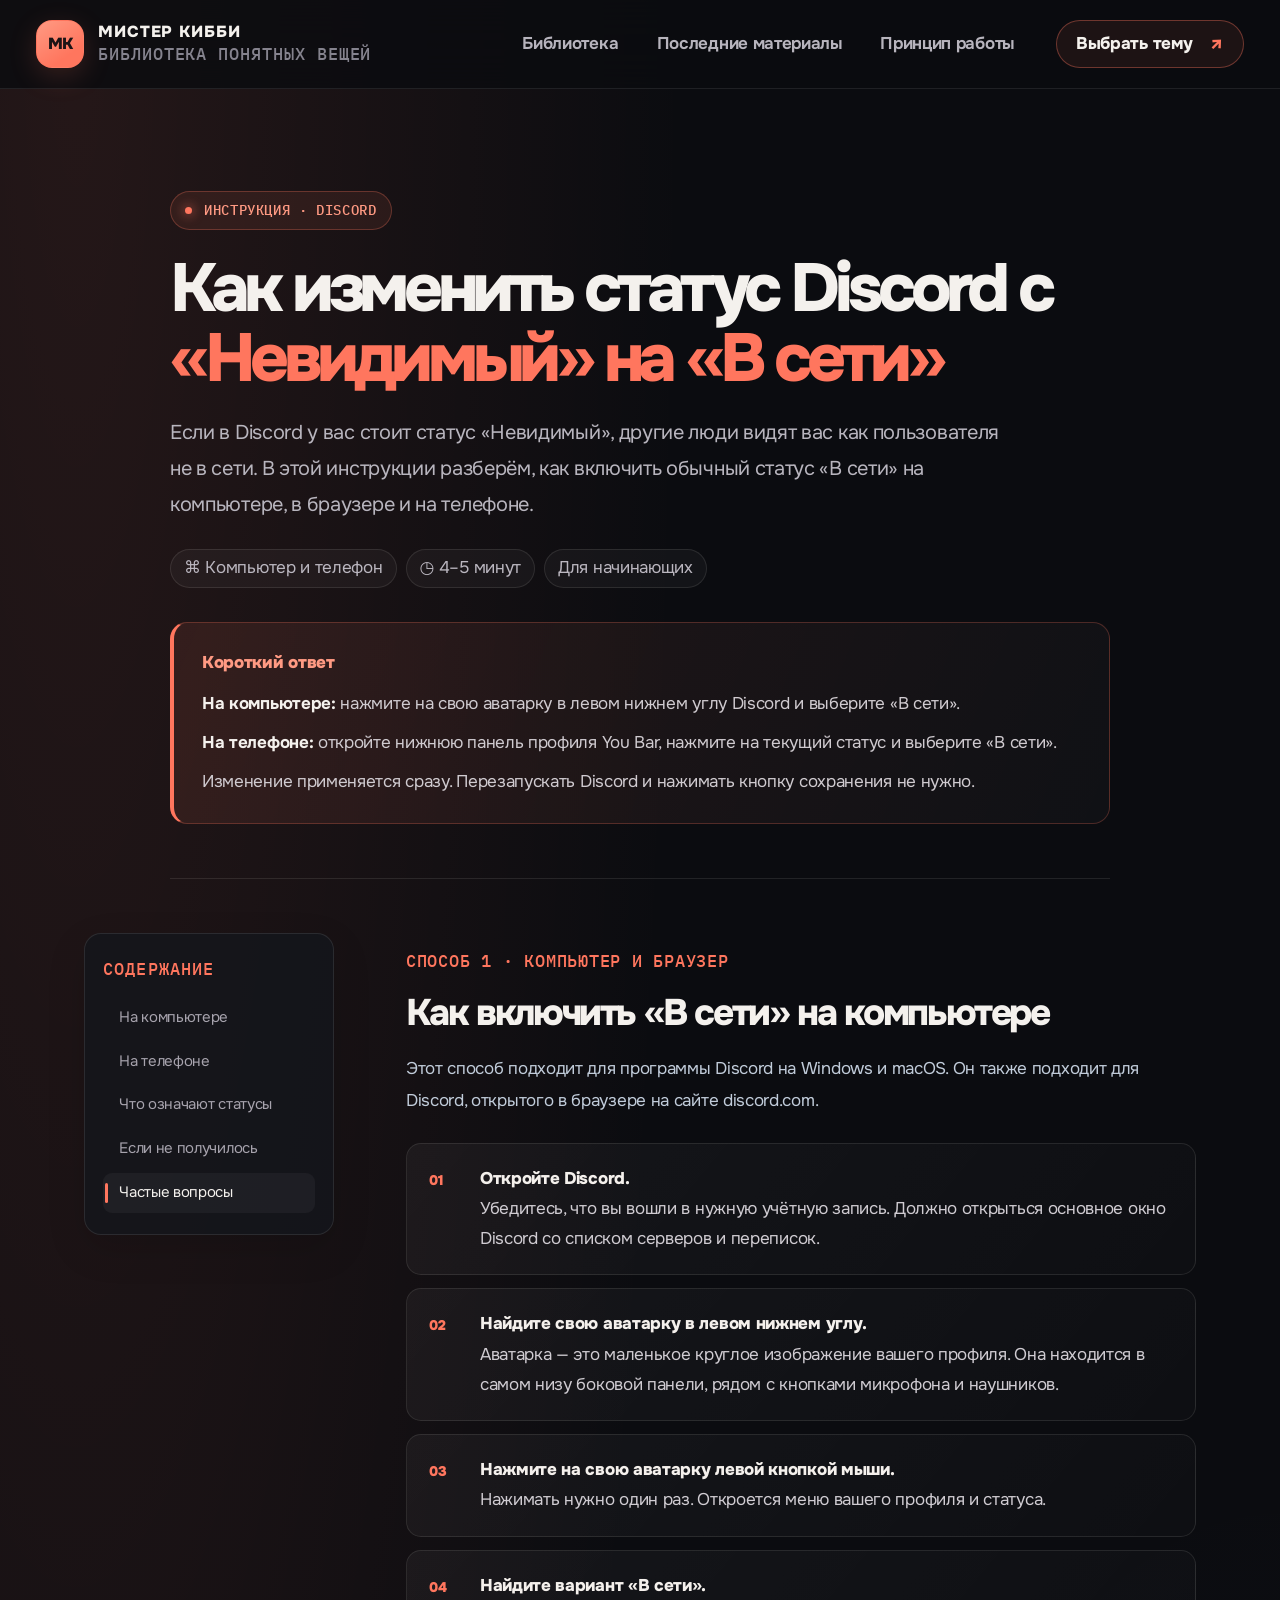
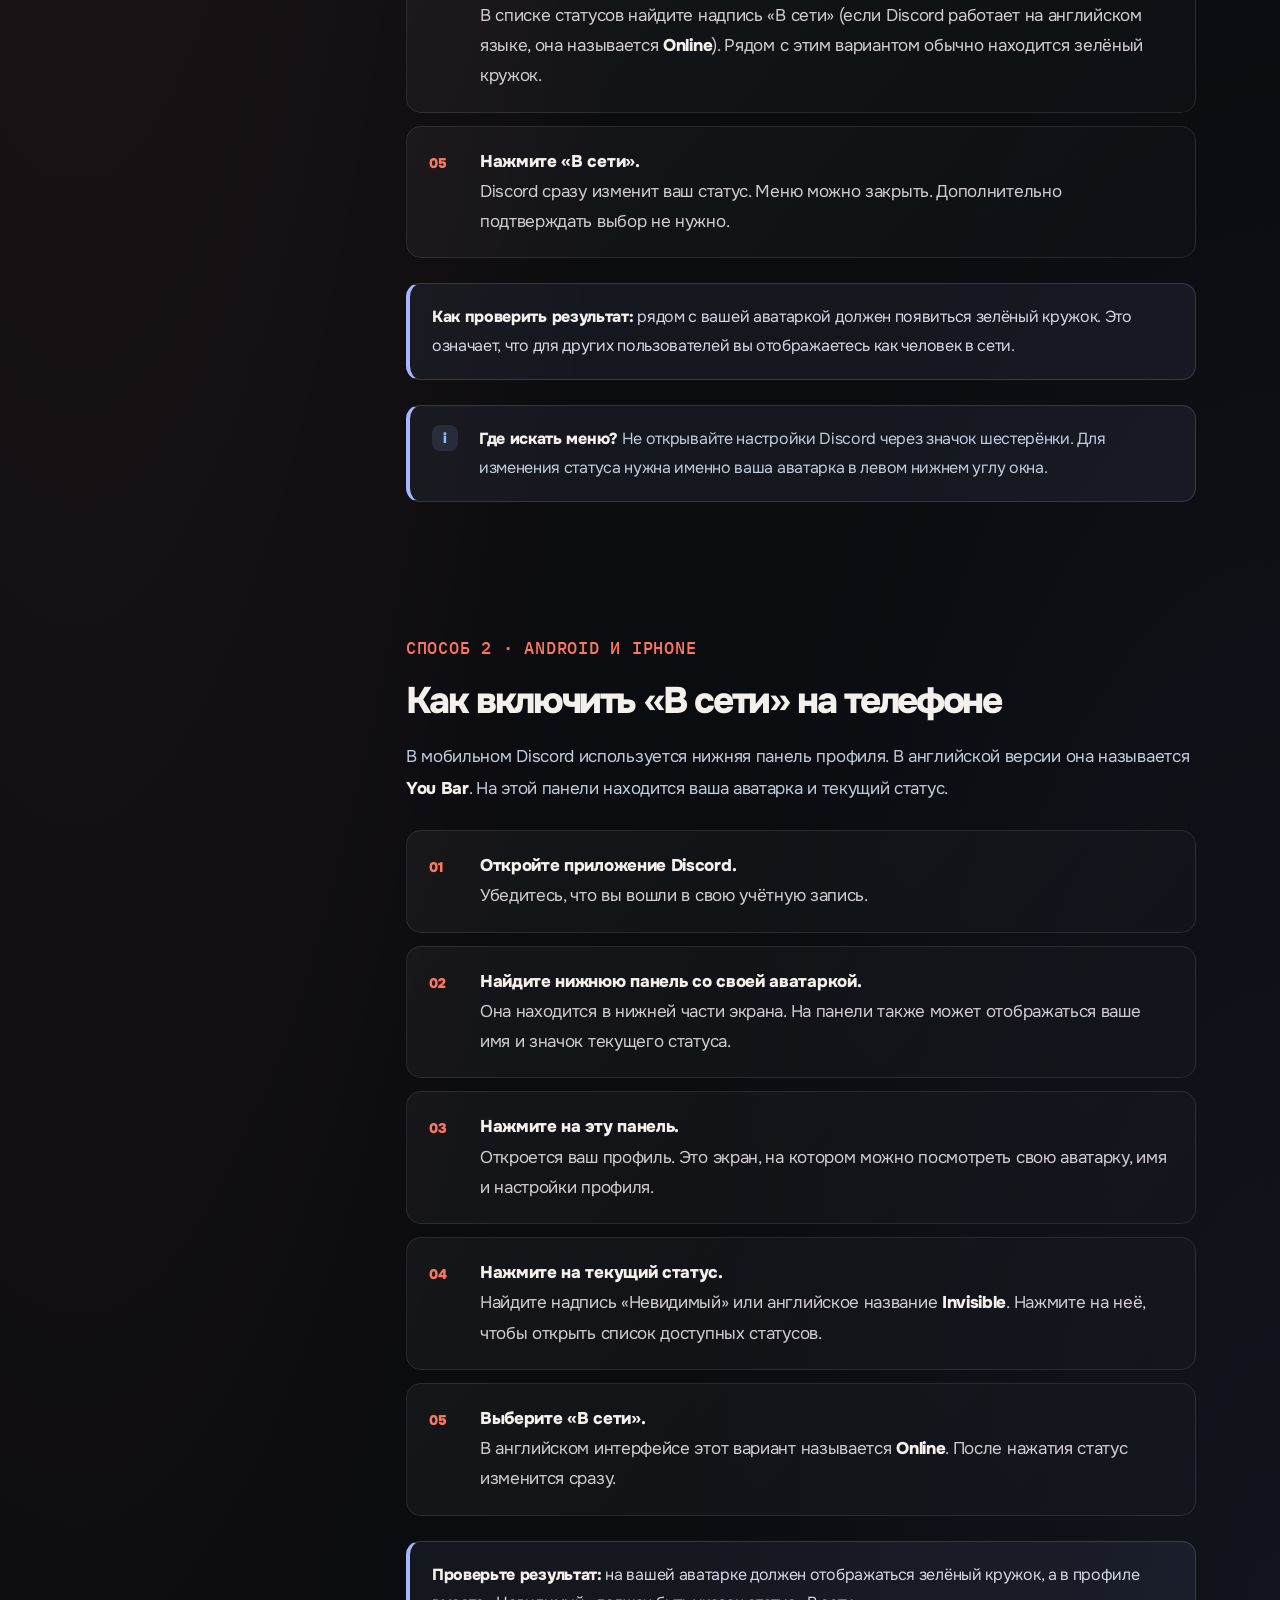
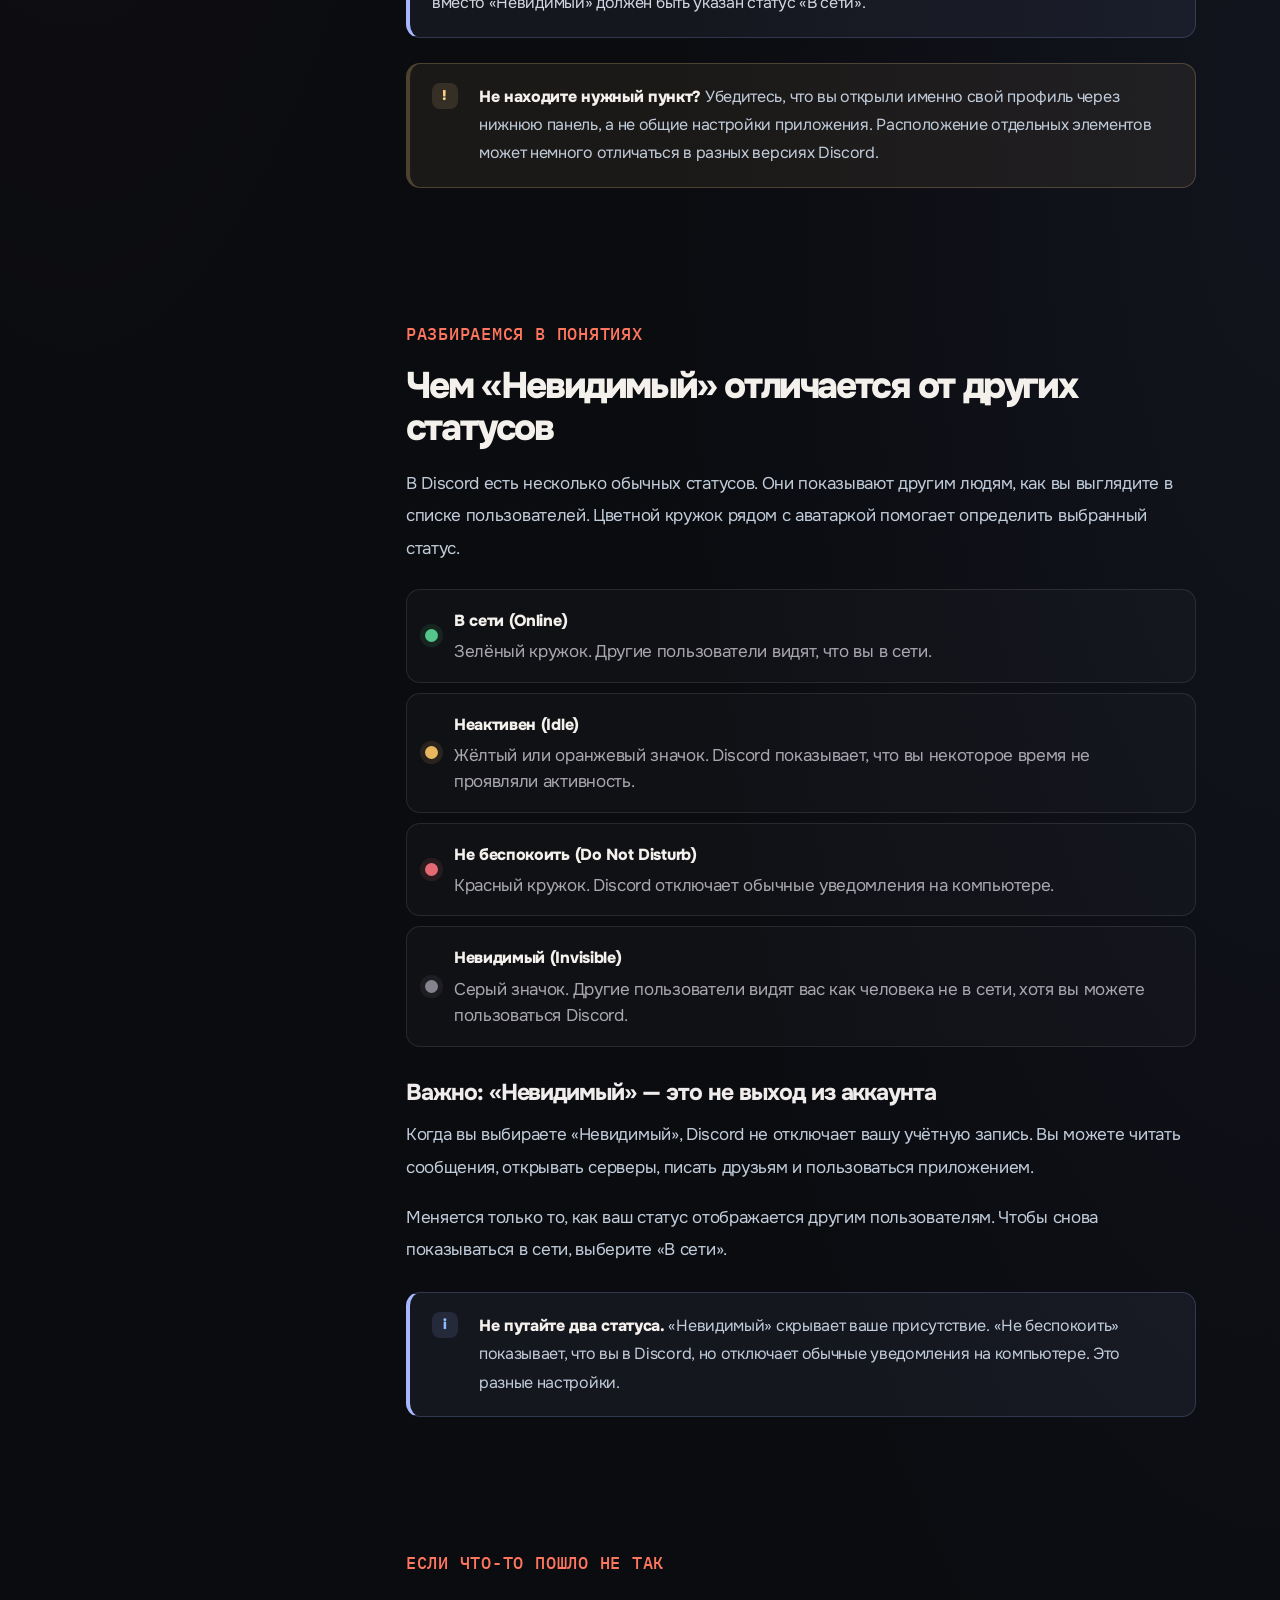
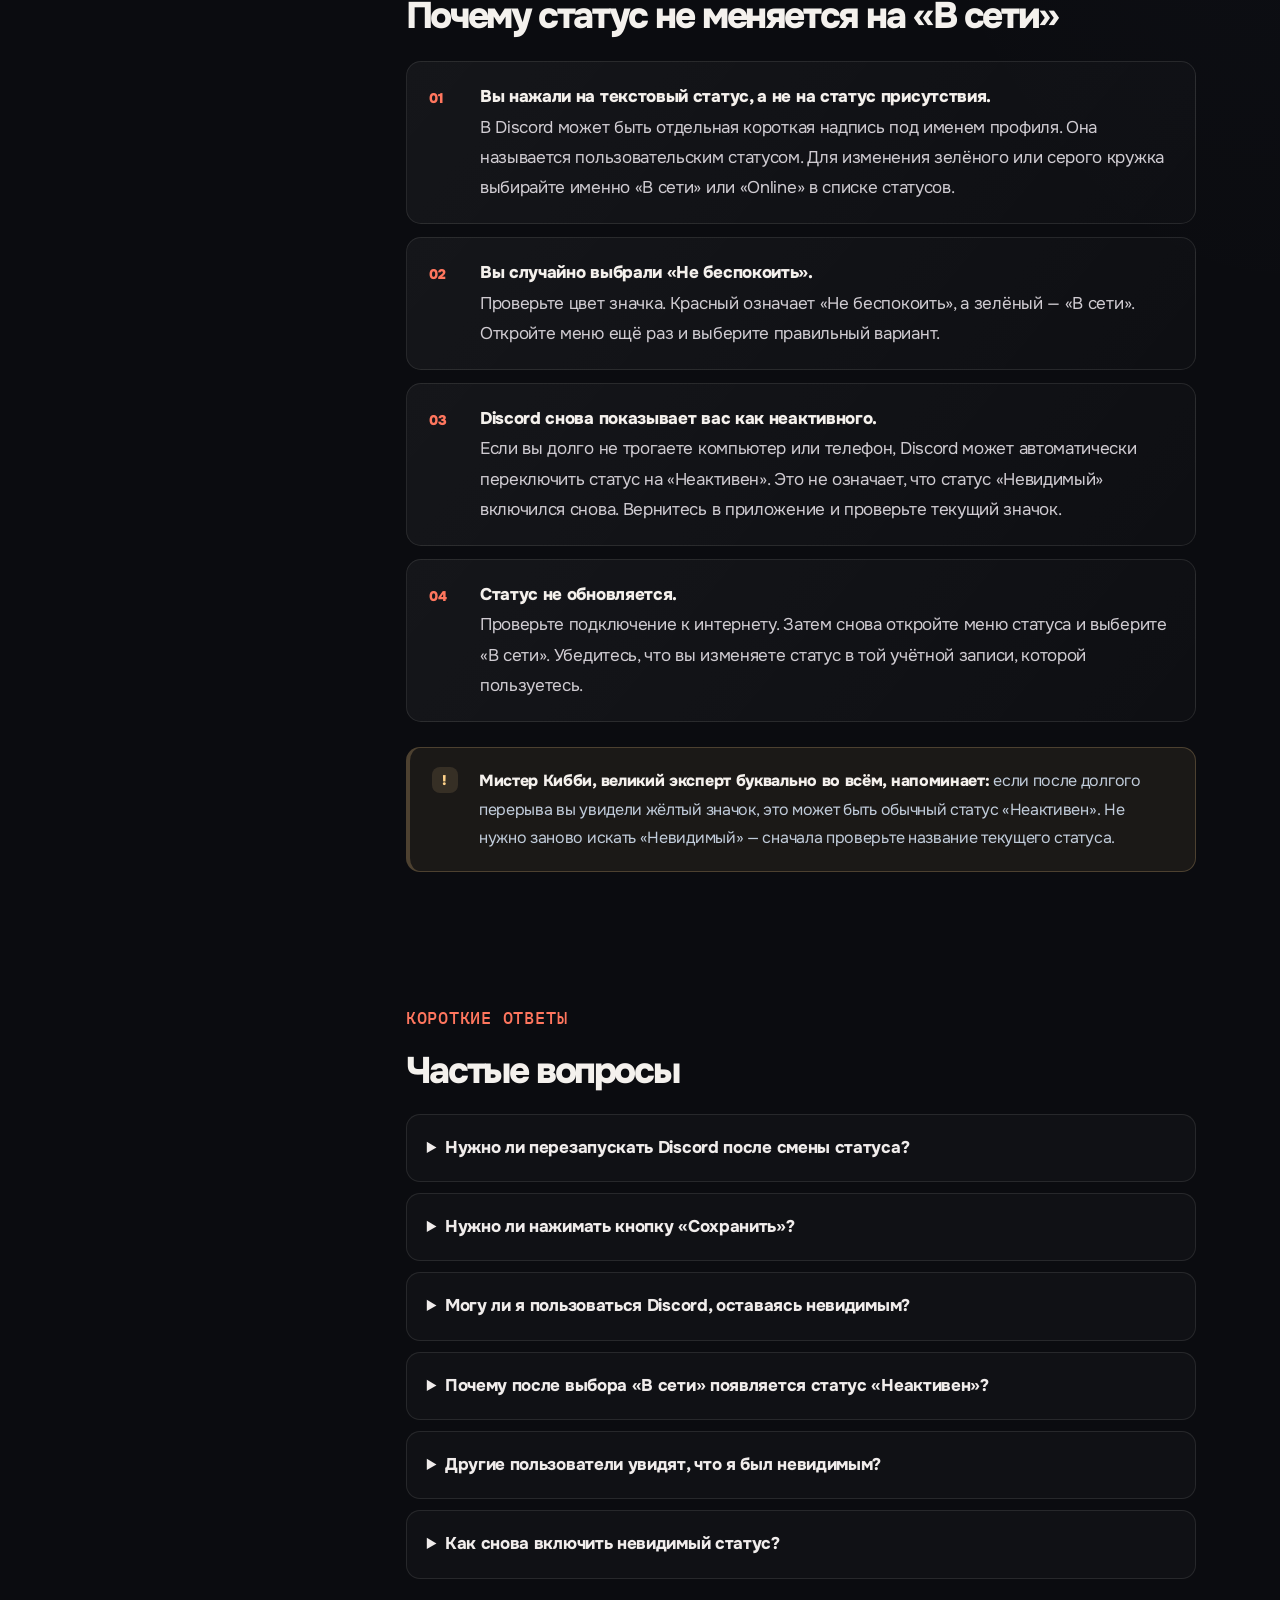
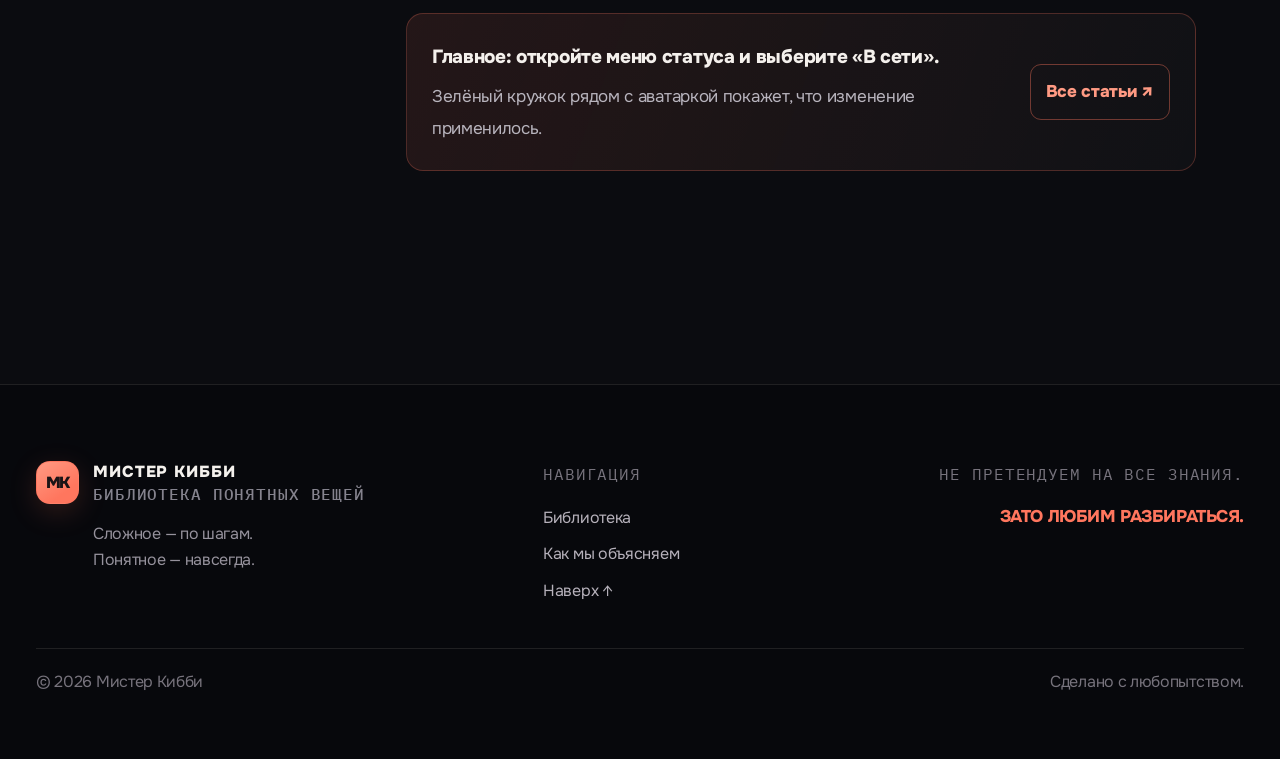
==== commit 24e11b73: "Redesign the site with a new editorial design system" ====
--- a/articles/discord-invisible-to-online.html
+++ b/articles/discord-invisible-to-online.html
@@ -13,10 +13,12 @@
   
   <link rel="preconnect" href="https://fonts.googleapis.com">
   <link rel="preconnect" href="https://fonts.gstatic.com" crossorigin>
-  <link href="https://fonts.googleapis.com/css2?family=DM+Mono:wght@400;500&family=Manrope:wght@400;500;600;700;800&display=swap" rel="stylesheet">
+  <link href="https://fonts.googleapis.com/css2?family=IBM+Plex+Mono:wght@400;500;600&family=Onest:wght@400;500;600;700;800&display=swap" rel="stylesheet">
   <link rel="stylesheet" href="../assets/css/tokens.css">
   <link rel="stylesheet" href="../assets/css/pages/discord-invisible-to-online.css">
   <link rel="stylesheet" href="../assets/css/site.css">
+  <link rel="stylesheet" href="../assets/css/type-scale.css">
+  <link rel="icon" type="image/svg+xml" href="../assets/favicon.svg">
   <script defer src="../assets/js/site.js"></script>
 </head>
 <body data-page="article" data-article="discord-invisible-to-online">
--- a/assets/css/tokens.css
+++ b/assets/css/tokens.css
@@ -1,29 +1,30 @@
-/* Mr. Kibby Guides — global design tokens */
+/* Mr. Kibby — design system / 2026 */
 :root {
   color-scheme: dark;
-  --color-bg: #090b0f;
-  --color-bg-elevated: #0e1218;
-  --color-surface: #121820;
-  --color-surface-raised: #18212b;
-  --color-surface-hover: #202c38;
-  --color-text: #f3f4ef;
-  --color-muted: #a5adb5;
-  --color-subtle: #707b86;
-  --color-line: rgba(220, 230, 237, .12);
-  --color-line-strong: rgba(220, 230, 237, .2);
-  --color-accent: #c9f36a;
-  --color-accent-strong: #dcff85;
-  --color-accent-soft: rgba(201, 243, 106, .1);
-  --color-blue: #9bbcf5;
-  --color-amber: #edc27c;
-  --font-sans: "Manrope", Inter, ui-sans-serif, system-ui, -apple-system, BlinkMacSystemFont, "Segoe UI", sans-serif;
-  --font-mono: "DM Mono", "SFMono-Regular", Consolas, monospace;
-  --content-width: 1240px;
+  --color-bg: #0b0c10;
+  --color-bg-elevated: #111319;
+  --color-surface: #151820;
+  --color-surface-raised: #1d2029;
+  --color-surface-hover: #282b36;
+  --color-text: #f4f1ed;
+  --color-muted: #b4b1ba;
+  --color-subtle: #85838e;
+  --color-line: rgba(244, 241, 237, .10);
+  --color-line-strong: rgba(244, 241, 237, .18);
+  --color-accent: #ff765e;
+  --color-accent-strong: #ff9a83;
+  --color-accent-soft: rgba(255, 118, 94, .12);
+  --color-blue: #a6b7ff;
+  --color-amber: #f2c37d;
+  --color-red: #ff8793;
+  --font-sans: "Onest", Inter, ui-sans-serif, system-ui, -apple-system, BlinkMacSystemFont, "Segoe UI", sans-serif;
+  --font-mono: "IBM Plex Mono", "SFMono-Regular", Consolas, monospace;
+  --content-width: 1280px;
   --reading-width: 780px;
-  --radius-sm: 10px;
-  --radius-md: 16px;
-  --radius-lg: 24px;
-  --radius-xl: 30px;
-  --shadow-soft: 0 24px 80px rgba(0, 0, 0, .32);
+  --radius-sm: 12px;
+  --radius-md: 18px;
+  --radius-lg: 26px;
+  --radius-xl: 34px;
+  --shadow-soft: 0 28px 90px rgba(0, 0, 0, .34);
   --ease-out: cubic-bezier(.2, .75, .25, 1);
 }
--- a/assets/css/site.css
+++ b/assets/css/site.css
@@ -1,280 +1,1341 @@
-/* Mr. Kibby Guides — shared visual system. Keep global design here. */
+/* Mr. Kibby — complete editorial interface */
 :root {
-  --bg: var(--color-bg); --surface: var(--color-surface); --surface-raised: var(--color-surface-raised);
-  --surface-hover: var(--color-surface-hover); --text: var(--color-text); --muted: var(--color-muted);
-  --subtle: var(--color-subtle); --line: var(--color-line); --accent: var(--color-accent);
-  --accent-soft: var(--color-accent-soft); --max: var(--content-width);
-}
+  --bg: var(--color-bg);
+  --surface: var(--color-surface);
+  --surface-raised: var(--color-surface-raised);
+  --surface-hover: var(--color-surface-hover);
+  --text: var(--color-text);
+  --muted: var(--color-muted);
+  --subtle: var(--color-subtle);
+  --line: var(--color-line);
+  --accent: var(--color-accent);
+  --accent-soft: var(--color-accent-soft);
+  --max: var(--content-width);
+}
+
 * { box-sizing: border-box; }
-html { scroll-behavior: smooth; scroll-padding-top: 105px; }
+html { scroll-behavior: smooth; scroll-padding-top: 112px; }
 body {
-  margin: 0; min-height: 100vh; color: var(--color-text);
-  background: radial-gradient(ellipse at 12% 2%, rgba(201,243,106,.075), transparent 34rem),
-    radial-gradient(ellipse at 94% 30%, rgba(102,145,204,.075), transparent 35rem), var(--color-bg);
-  font-family: var(--font-sans); font-size: 15px; line-height: 1.75; letter-spacing: -.012em;
-  -webkit-font-smoothing: antialiased; text-rendering: optimizeLegibility;
+  min-width: 320px;
+  min-height: 100vh;
+  margin: 0;
+  color: var(--color-text);
+  background:
+    radial-gradient(ellipse at 6% 0%, rgba(255, 118, 94, .105), transparent 38rem),
+    radial-gradient(ellipse at 100% 46%, rgba(119, 137, 221, .065), transparent 38rem),
+    var(--color-bg);
+  font-family: var(--font-sans);
+  font-size: 17px;
+  line-height: 1.72;
+  letter-spacing: -.018em;
+  -webkit-font-smoothing: antialiased;
+  text-rendering: optimizeLegibility;
 }
 body::before {
-  content: ""; position: fixed; z-index: -1; inset: 0; pointer-events: none; opacity: .19;
-  background-image: linear-gradient(rgba(255,255,255,.025) 1px, transparent 1px),
+  position: fixed;
+  z-index: -1;
+  inset: 0;
+  content: "";
+  pointer-events: none;
+  opacity: .16;
+  background-image:
+    linear-gradient(rgba(255,255,255,.025) 1px, transparent 1px),
     linear-gradient(90deg, rgba(255,255,255,.025) 1px, transparent 1px);
-  background-size: 72px 72px; mask-image: linear-gradient(to bottom, black, transparent 76%);
+  background-size: 84px 84px;
+  mask-image: linear-gradient(to bottom, #000, transparent 78%);
 }
 img, svg { max-width: 100%; }
 a { color: inherit; text-decoration: none; }
-button, input { font: inherit; }
+button, input, textarea, select { font: inherit; }
 button, a, input { -webkit-tap-highlight-color: transparent; }
-a:focus-visible, button:focus-visible, input:focus-visible, summary:focus-visible { outline: 2px solid var(--color-accent); outline-offset: 4px; }
-::selection { color: #10140b; background: var(--color-accent); }
-.wrap { width: min(var(--content-width), calc(100% - 64px)); margin-inline: auto; }
+button { cursor: pointer; }
+a:focus-visible, button:focus-visible, input:focus-visible, textarea:focus-visible, summary:focus-visible {
+  outline: 3px solid var(--color-accent);
+  outline-offset: 4px;
+}
+::selection { color: #171216; background: var(--color-accent); }
+.wrap { width: min(var(--content-width), calc(100% - 72px)); margin-inline: auto; }
 [hidden] { display: none !important; }
-
-/* Shared header */
-.topbar { position: sticky; z-index: 50; top: 0; border-bottom: 1px solid rgba(220,230,237,.08); background: rgba(9,11,15,.78); backdrop-filter: blur(22px); -webkit-backdrop-filter: blur(22px); }
-.topbar-inner { min-height: 82px; display: flex; align-items: center; justify-content: space-between; gap: 30px; }
-.brand { display: inline-flex; align-items: center; gap: 13px; min-width: 0; letter-spacing: -.04em; }
+.skip-link {
+  position: absolute;
+  z-index: 1000;
+  top: -80px;
+  left: 22px;
+  padding: 12px 18px;
+  border-radius: 10px;
+  color: #171216;
+  background: var(--color-accent);
+  font-size: 15px;
+  font-weight: 800;
+}
+.skip-link:focus { top: 14px; }
+
+/* Navigation */
+.topbar {
+  position: sticky;
+  z-index: 100;
+  top: 0;
+  border-bottom: 1px solid rgba(244, 241, 237, .09);
+  background: rgba(11, 12, 16, .84);
+  backdrop-filter: blur(24px);
+  -webkit-backdrop-filter: blur(24px);
+}
+.topbar-inner {
+  position: relative;
+  display: flex;
+  min-height: 88px;
+  align-items: center;
+  gap: 42px;
+}
+.brand {
+  display: inline-flex;
+  min-width: 0;
+  align-items: center;
+  gap: 14px;
+  color: var(--color-text);
+}
+.brand:hover { text-decoration: none; }
 .brand-mark {
-  width: 42px; height: 42px; display: grid; place-items: center; flex: 0 0 auto;
-  border: 1px solid rgba(201,243,106,.35); border-radius: 13px; color: #10150a;
-  background: linear-gradient(145deg, #e0ff98, #b7e84f); box-shadow: 0 5px 26px rgba(201,243,106,.12);
-  font-size: 12px; font-weight: 900; letter-spacing: -.08em;
-}
-.brand-copy { display: grid; gap: 1px; }
-.brand-copy strong { color: var(--color-text); font-size: 13px; font-weight: 850; letter-spacing: .035em; }
-.brand-copy small { color: var(--color-subtle); font-family: var(--font-mono); font-size: 9px; letter-spacing: .09em; }
-.site-nav { display: flex; align-items: center; gap: 34px; margin-left: auto; }
-.site-nav a { color: #a1a9b2; font-size: 12px; font-weight: 700; transition: color .2s ease; }
+  display: grid;
+  width: 48px;
+  height: 48px;
+  flex: 0 0 auto;
+  place-items: center;
+  border: 1px solid rgba(255, 118, 94, .55);
+  border-radius: 16px;
+  color: #1b1416;
+  background: linear-gradient(145deg, #ff9a83, #ff765e 72%);
+  box-shadow: 0 8px 28px rgba(255, 118, 94, .17);
+  font-size: 16px;
+  font-weight: 900;
+  letter-spacing: -.08em;
+}
+.brand-copy { display: grid; gap: 3px; }
+.brand-copy strong {
+  color: var(--color-text);
+  font-size: 16px;
+  font-weight: 850;
+  letter-spacing: .055em;
+  line-height: 1.2;
+}
+.brand-copy small {
+  color: var(--color-subtle);
+  font-family: var(--font-mono);
+  font-size: 14px;
+  font-weight: 500;
+  letter-spacing: .055em;
+  line-height: 1.25;
+}
+.site-nav {
+  display: flex;
+  align-items: center;
+  gap: clamp(22px, 3vw, 42px);
+  margin-left: auto;
+}
+.site-nav a {
+  position: relative;
+  padding: 12px 0;
+  color: #b7b4bd;
+  font-size: 15px;
+  font-weight: 650;
+  transition: color .2s ease;
+}
+.site-nav a::after {
+  position: absolute;
+  right: 0;
+  bottom: 4px;
+  left: 0;
+  height: 2px;
+  content: "";
+  transform: scaleX(0);
+  transform-origin: left;
+  border-radius: 2px;
+  background: var(--color-accent);
+  transition: transform .22s var(--ease-out);
+}
 .site-nav a:hover { color: var(--color-text); }
+.site-nav a:hover::after { transform: scaleX(1); }
 .top-link {
-  display: inline-flex; align-items: center; gap: 16px; padding: 10px 15px;
-  border: 1px solid var(--color-line-strong); border-radius: 999px; color: var(--color-text);
-  background: rgba(255,255,255,.025); font-size: 11px; font-weight: 750;
-  transition: border-color .2s ease, background .2s ease, transform .2s ease;
-}
-.top-link span { color: var(--color-accent); font-size: 15px; }
-.top-link:hover { transform: translateY(-1px); border-color: rgba(201,243,106,.45); background: var(--color-accent-soft); }
-
-/* Home hero */
+  display: inline-flex;
+  min-height: 48px;
+  flex: 0 0 auto;
+  align-items: center;
+  justify-content: center;
+  gap: 18px;
+  padding: 0 19px;
+  border: 1px solid rgba(255, 118, 94, .36);
+  border-radius: 999px;
+  color: var(--color-text);
+  background: rgba(255, 118, 94, .08);
+  font-size: 15px;
+  font-weight: 750;
+  transition: transform .2s ease, border-color .2s ease, background .2s ease;
+}
+.top-link span { color: var(--color-accent); font-size: 18px; }
+.top-link:hover {
+  transform: translateY(-2px);
+  border-color: rgba(255, 118, 94, .72);
+  background: rgba(255, 118, 94, .15);
+}
+.menu-toggle {
+  display: none;
+  min-height: 44px;
+  align-items: center;
+  gap: 12px;
+  margin-left: auto;
+  padding: 0 13px;
+  border: 1px solid var(--color-line-strong);
+  border-radius: 12px;
+  color: var(--color-text);
+  background: rgba(255,255,255,.035);
+  font-size: 15px;
+  font-weight: 700;
+}
+.menu-toggle-icon { display: grid; gap: 5px; }
+.menu-toggle-icon i { display: block; width: 18px; height: 2px; border-radius: 2px; background: currentColor; }
+
+/* Shared typography */
+.eyebrow, .section-kicker, .section-overline {
+  display: inline-flex;
+  flex-wrap: wrap;
+  align-items: center;
+  gap: 10px;
+  color: var(--color-accent);
+  font-family: var(--font-mono);
+  font-size: 14px;
+  font-weight: 500;
+  letter-spacing: .045em;
+  line-height: 1.5;
+  text-transform: uppercase;
+}
+.section-kicker span { color: var(--color-subtle); }
+.section-heading h2, .browser-topline h2 {
+  margin: 12px 0 0;
+  color: var(--color-text);
+  font-size: clamp(34px, 4vw, 52px);
+  font-weight: 780;
+  letter-spacing: -.075em;
+  line-height: 1.08;
+}
+.text-link {
+  display: inline-flex;
+  align-items: center;
+  gap: 13px;
+  color: var(--color-text);
+  font-size: 16px;
+  font-weight: 750;
+  transition: color .2s ease, gap .2s ease;
+}
+.text-link span { color: var(--color-accent); font-size: 20px; }
+.text-link:hover { gap: 18px; color: var(--color-accent-strong); }
+
+/* Home: first screen */
 .home-hero {
-  display: grid; grid-template-columns: minmax(0, 1.08fr) minmax(390px, .92fr);
-  align-items: center; gap: clamp(42px, 7vw, 106px);
-  padding-top: clamp(76px, 9vw, 130px); padding-bottom: clamp(76px, 9vw, 124px);
-}
-.home-hero-copy { max-width: 690px; }
-.home-kicker, .section-kicker, .eyebrow {
-  display: inline-flex; align-items: center; gap: 10px; color: var(--color-accent);
-  font-family: var(--font-mono); font-size: 10px; font-weight: 500; letter-spacing: .1em;
-  line-height: 1.5; text-transform: uppercase;
-}
-.home-kicker::before { content: ""; width: 7px; height: 7px; border-radius: 50%; background: var(--color-accent); box-shadow: 0 0 16px rgba(201,243,106,.65); }
-.home-title { margin: 25px 0 23px; max-width: 760px; color: var(--color-text); font-size: clamp(49px, 6.15vw, 84px); font-weight: 800; letter-spacing: -.085em; line-height: .99; }
-.home-title .title-accent { color: var(--color-accent); }
-.home-title .title-italic { color: #d2d7d0; font-family: Georgia, "Times New Roman", serif; font-weight: 400; font-style: italic; letter-spacing: -.075em; }
-.home-description { max-width: 575px; margin: 0; color: #aab2bb; font-size: clamp(15px, 1.5vw, 17px); line-height: 1.85; }
-.hero-actions { display: flex; align-items: center; flex-wrap: wrap; gap: 18px; margin-top: 34px; }
+  display: grid;
+  grid-template-columns: minmax(0, 1.08fr) minmax(400px, .92fr);
+  align-items: center;
+  gap: clamp(46px, 7vw, 104px);
+  padding-top: clamp(76px, 8vw, 116px);
+  padding-bottom: clamp(80px, 9vw, 124px);
+}
+.home-hero-copy { max-width: 720px; }
+.eyebrow { gap: 12px; }
+.eyebrow-pulse {
+  width: 9px;
+  height: 9px;
+  border-radius: 50%;
+  background: var(--color-accent);
+  box-shadow: 0 0 0 6px rgba(255,118,94,.12), 0 0 20px rgba(255,118,94,.55);
+}
+.home-title {
+  max-width: 790px;
+  margin: 28px 0 24px;
+  color: var(--color-text);
+  font-size: clamp(54px, 6.5vw, 88px);
+  font-weight: 800;
+  letter-spacing: -.09em;
+  line-height: .99;
+}
+.home-title span, .library-hero h1 em, .not-found h1 em { color: var(--color-accent); font-style: normal; }
+.home-description {
+  max-width: 650px;
+  margin: 0;
+  color: #b8b5be;
+  font-size: clamp(18px, 1.6vw, 20px);
+  line-height: 1.78;
+}
+.hero-search {
+  display: flex;
+  align-items: stretch;
+  gap: 10px;
+  max-width: 700px;
+  margin-top: 34px;
+}
+.hero-search-field, .library-search-field {
+  position: relative;
+  display: flex;
+  min-width: 0;
+  min-height: 60px;
+  flex: 1 1 auto;
+  align-items: center;
+}
+.hero-search-field svg, .library-search-field svg {
+  position: absolute;
+  left: 19px;
+  width: 21px;
+  height: 21px;
+  color: var(--color-subtle);
+  pointer-events: none;
+}
+.hero-search-field input, .library-search-field input {
+  width: 100%;
+  min-height: 60px;
+  padding: 13px 18px 13px 54px;
+  border: 1px solid rgba(244,241,237,.15);
+  border-radius: 14px;
+  outline: 0;
+  color: var(--color-text);
+  background: rgba(255,255,255,.045);
+  font-size: 16px;
+  transition: border-color .2s ease, background .2s ease, box-shadow .2s ease;
+}
+.hero-search-field input::placeholder, .library-search-field input::placeholder { color: #85838e; }
+.hero-search-field input:focus, .library-search-field input:focus {
+  border-color: rgba(255,118,94,.7);
+  background: rgba(255,255,255,.065);
+  box-shadow: 0 0 0 4px rgba(255,118,94,.09);
+}
 .button-primary {
-  display: inline-flex; min-height: 50px; align-items: center; justify-content: center; gap: 20px;
-  padding: 0 19px; border: 1px solid rgba(201,243,106,.55); border-radius: 12px;
-  color: #11160a; background: var(--color-accent); box-shadow: 0 10px 30px rgba(201,243,106,.1);
-  font-size: 12px; font-weight: 850; transition: transform .2s var(--ease-out), background .2s ease, box-shadow .2s ease;
-}
-.button-primary span { font-size: 17px; }
-.button-primary:hover { transform: translateY(-2px); background: var(--color-accent-strong); box-shadow: 0 15px 34px rgba(201,243,106,.16); }
-.hero-footnote { color: var(--color-subtle); font-family: var(--font-mono); font-size: 10px; letter-spacing: .025em; }
-
-/* CSS-only brand artwork */
-.hero-visual {
-  position: relative; min-height: 445px; overflow: hidden; border: 1px solid rgba(220,230,237,.13);
-  border-radius: 28px; background: radial-gradient(circle at 48% 44%, rgba(201,243,106,.13), transparent 34%),
-  linear-gradient(145deg, rgba(27,37,47,.96), rgba(13,18,24,.96));
-  box-shadow: 0 32px 100px rgba(0,0,0,.35), inset 0 1px rgba(255,255,255,.04);
-}
-.hero-visual::after { content: ""; position: absolute; inset: 0; pointer-events: none; background: linear-gradient(120deg, transparent 38%, rgba(255,255,255,.035) 50%, transparent 62%); }
-.visual-grid { position: absolute; inset: 0; opacity: .37; background-image: linear-gradient(rgba(220,230,237,.08) 1px, transparent 1px), linear-gradient(90deg, rgba(220,230,237,.08) 1px, transparent 1px); background-size: 43px 43px; mask-image: radial-gradient(ellipse at center, black, transparent 78%); }
-.visual-orbit {
-  position: absolute; width: 285px; height: 285px; left: 50%; top: 47%; transform: translate(-50%, -50%);
-  border: 1px solid rgba(201,243,106,.28); border-radius: 50%;
-  box-shadow: 0 0 0 24px rgba(201,243,106,.025), 0 0 0 52px rgba(201,243,106,.018), 0 0 0 82px rgba(201,243,106,.012);
-}
-.visual-orbit::before, .visual-orbit::after { content: ""; position: absolute; inset: 27px; border: 1px dashed rgba(201,243,106,.26); border-radius: 50%; }
-.visual-orbit::after { inset: 62px; border-style: solid; opacity: .55; }
-.visual-core {
-  position: absolute; inset: 50%; width: 112px; height: 112px; display: grid; place-items: center;
-  transform: translate(-50%, -50%); border: 1px solid rgba(201,243,106,.55); border-radius: 31px;
-  color: #11160a; background: linear-gradient(145deg, #e0ff98, #b9e653);
-  box-shadow: 0 0 65px rgba(201,243,106,.2); font-size: 45px; font-weight: 850; letter-spacing: -.1em;
-}
-.visual-core small { position: absolute; right: -14px; bottom: -14px; width: 34px; height: 34px; display: grid; place-items: center; border: 3px solid #171f25; border-radius: 50%; color: #12180b; background: #e5ffab; font-family: var(--font-mono); font-size: 11px; font-weight: 700; }
-.visual-note { position: absolute; z-index: 2; display: grid; gap: 3px; padding: 12px 14px; border: 1px solid rgba(220,230,237,.13); border-radius: 12px; background: rgba(10,14,19,.76); backdrop-filter: blur(12px); }
-.visual-note strong { color: var(--color-text); font-size: 11px; font-weight: 800; }
-.visual-note span { color: var(--color-subtle); font-family: var(--font-mono); font-size: 8px; letter-spacing: .06em; text-transform: uppercase; }
-.visual-note.note-one { top: 48px; right: 28px; }
-.visual-note.note-two { left: 26px; bottom: 66px; }
-.visual-note.note-three { right: 28px; bottom: 35px; }
-.visual-cross { position: absolute; width: 17px; height: 17px; color: var(--color-accent); font-family: var(--font-mono); font-size: 20px; }
-.cross-one { left: 47px; top: 45px; }
-.cross-two { right: 49px; top: 48%; }
-.visual-caption { position: absolute; z-index: 2; left: 25px; right: 25px; bottom: 18px; display: flex; justify-content: space-between; gap: 12px; color: rgba(220,230,237,.48); font-family: var(--font-mono); font-size: 8px; letter-spacing: .1em; text-transform: uppercase; }
-
-/* Article catalogue */
-.library-section { padding: 27px 0 105px; }
-.library-heading { display: flex; align-items: end; justify-content: space-between; gap: 24px; padding-bottom: 26px; border-bottom: 1px solid var(--color-line); }
-.section-overline { display: block; margin-bottom: 9px; color: var(--color-accent); font-family: var(--font-mono); font-size: 9px; letter-spacing: .13em; text-transform: uppercase; }
-.library-heading h2 { max-width: 730px; margin: 0; color: var(--color-text); font-size: clamp(29px, 3.7vw, 46px); font-weight: 750; letter-spacing: -.07em; line-height: 1.07; }
-.library-count { padding-bottom: 5px; color: var(--color-subtle); font-family: var(--font-mono); font-size: 10px; white-space: nowrap; }
-.library-toolbar { display: flex; align-items: center; justify-content: space-between; gap: 20px; padding: 25px 0 21px; }
-.filter-group { display: flex; flex-wrap: wrap; gap: 7px; }
-.filter-button { min-height: 35px; padding: 0 13px; border: 1px solid var(--color-line); border-radius: 999px; color: #a3abb3; background: rgba(255,255,255,.02); cursor: pointer; font-size: 10px; font-weight: 750; transition: .18s ease; }
+  display: inline-flex;
+  min-height: 60px;
+  flex: 0 0 auto;
+  align-items: center;
+  justify-content: center;
+  gap: 20px;
+  padding: 0 22px;
+  border: 1px solid var(--color-accent);
+  border-radius: 14px;
+  color: #1b1416;
+  background: var(--color-accent);
+  box-shadow: 0 12px 34px rgba(255,118,94,.16);
+  font-size: 16px;
+  font-weight: 850;
+  transition: transform .2s var(--ease-out), background .2s ease, box-shadow .2s ease;
+}
+.button-primary span { font-size: 20px; }
+.button-primary:hover {
+  transform: translateY(-2px);
+  background: var(--color-accent-strong);
+  box-shadow: 0 17px 44px rgba(255,118,94,.23);
+}
+.hero-signals {
+  display: flex;
+  flex-wrap: wrap;
+  gap: 14px 22px;
+  margin-top: 24px;
+  color: #9d9aa5;
+}
+.hero-signals span { display: inline-flex; align-items: center; gap: 9px; font-size: 14px; }
+.hero-signals i { width: 6px; height: 6px; border-radius: 50%; background: var(--color-accent); }
+
+/* Featured item */
+.hero-feature {
+  position: relative;
+  display: flex;
+  min-height: 545px;
+  flex-direction: column;
+  overflow: hidden;
+  padding: 27px 30px 22px;
+  border: 1px solid rgba(255,255,255,.13);
+  border-radius: var(--radius-xl);
+  isolation: isolate;
+  background:
+    linear-gradient(145deg, rgba(41, 37, 47, .98), rgba(20, 21, 29, .98) 66%),
+    var(--color-surface);
+  box-shadow: var(--shadow-soft);
+}
+.hero-feature::before {
+  position: absolute;
+  z-index: -1;
+  top: 82px;
+  right: -92px;
+  width: 405px;
+  height: 405px;
+  content: "";
+  border: 1px solid rgba(255,118,94,.25);
+  border-radius: 50%;
+  box-shadow: 0 0 0 34px rgba(255,118,94,.035), 0 0 0 76px rgba(255,118,94,.025), 0 0 0 122px rgba(255,118,94,.018);
+}
+.feature-orbit { position: absolute; z-index: -1; border: 1px solid rgba(255,255,255,.1); border-radius: 50%; pointer-events: none; }
+.feature-orbit-one { top: 120px; right: -24px; width: 310px; height: 310px; }
+.feature-orbit-two { top: 157px; right: 13px; width: 235px; height: 235px; }
+.feature-topline, .feature-bottomline {
+  display: flex;
+  align-items: center;
+  justify-content: space-between;
+  gap: 15px;
+}
+.feature-label, .feature-counter, .feature-bottomline {
+  color: #b5aeb4;
+  font-family: var(--font-mono);
+  font-size: 14px;
+  letter-spacing: .055em;
+}
+.feature-label { color: var(--color-accent-strong); text-transform: uppercase; }
+.feature-counter { color: #85818a; }
+.feature-counter i { padding: 0 4px; color: var(--color-accent); font-style: normal; }
+.feature-art { position: relative; display: flex; min-height: 215px; align-items: center; justify-content: center; }
+.feature-art-ring {
+  position: absolute;
+  width: 176px;
+  height: 176px;
+  border: 1px solid rgba(255,118,94,.55);
+  border-radius: 48px;
+  transform: rotate(34deg);
+  box-shadow: 0 0 55px rgba(255,118,94,.12), inset 0 0 40px rgba(255,118,94,.05);
+}
+.feature-art-mark {
+  position: relative;
+  color: #ffe1d8;
+  font-size: 104px;
+  font-weight: 800;
+  letter-spacing: -.12em;
+  line-height: 1;
+  text-shadow: 0 9px 50px rgba(255,118,94,.23);
+}
+.feature-art-mark span {
+  position: absolute;
+  top: 14px;
+  right: -24px;
+  color: var(--color-accent);
+  font-family: var(--font-mono);
+  font-size: 15px;
+  letter-spacing: 0;
+}
+.feature-art-index {
+  position: absolute;
+  right: 2px;
+  bottom: 22px;
+  color: #77727c;
+  font-family: var(--font-mono);
+  font-size: 14px;
+  line-height: 1.55;
+  text-align: right;
+}
+.feature-copy { position: relative; max-width: 440px; margin-top: auto; }
+.feature-category {
+  color: var(--color-accent-strong);
+  font-family: var(--font-mono);
+  font-size: 14px;
+  letter-spacing: .06em;
+  text-transform: uppercase;
+}
+.feature-category span { padding: 0 6px; color: #817b84; }
+.feature-copy h2 {
+  margin: 12px 0 10px;
+  color: #fbf3ef;
+  font-size: clamp(25px, 2.5vw, 34px);
+  font-weight: 780;
+  letter-spacing: -.065em;
+  line-height: 1.16;
+}
+.feature-copy p { margin: 0; color: #b2abb3; font-size: 16px; line-height: 1.65; }
+.feature-link {
+  display: inline-flex;
+  align-items: center;
+  gap: 15px;
+  margin-top: 20px;
+  color: var(--color-text);
+  font-size: 16px;
+  font-weight: 800;
+}
+.feature-link span { color: var(--color-accent); font-size: 21px; transition: transform .2s ease; }
+.feature-link:hover span { transform: translate(3px, -3px); }
+.feature-bottomline {
+  margin-top: 25px;
+  padding-top: 17px;
+  border-top: 1px solid rgba(255,255,255,.1);
+  color: #77727c;
+}
+
+/* Small data strip */
+.numbers-strip {
+  display: grid;
+  grid-template-columns: 1fr 1fr 1fr .9fr;
+  align-items: center;
+  gap: 24px;
+  padding-top: 27px;
+  padding-bottom: 27px;
+  border-top: 1px solid var(--color-line);
+  border-bottom: 1px solid var(--color-line);
+}
+.number-item { display: flex; align-items: center; gap: 14px; }
+.number-item strong {
+  color: var(--color-accent);
+  font-size: 37px;
+  font-weight: 800;
+  letter-spacing: -.08em;
+  line-height: 1;
+}
+.number-item span { max-width: 150px; color: #aaa6af; font-size: 14px; line-height: 1.45; }
+.numbers-note {
+  justify-self: end;
+  color: #807d87;
+  font-family: var(--font-mono);
+  font-size: 14px;
+  line-height: 1.65;
+  text-align: right;
+}
+
+/* Home article section and cards */
+.home-library { padding-top: clamp(84px, 9vw, 124px); padding-bottom: clamp(90px, 9vw, 126px); }
+.section-heading, .browser-topline {
+  display: flex;
+  align-items: end;
+  justify-content: space-between;
+  gap: 30px;
+  margin-bottom: 36px;
+}
+.section-heading .text-link { margin-bottom: 7px; }
+.article-grid { display: grid; grid-template-columns: repeat(3, minmax(0, 1fr)); gap: 18px; }
+.article-card {
+  position: relative;
+  display: flex;
+  min-width: 0;
+  min-height: 490px;
+  flex-direction: column;
+  overflow: hidden;
+  padding: 21px;
+  border: 1px solid rgba(244,241,237,.11);
+  border-radius: 23px;
+  background: linear-gradient(155deg, rgba(27,29,38,.96), rgba(18,20,27,.98));
+  transition: transform .25s var(--ease-out), border-color .25s ease, box-shadow .25s ease, background .25s ease;
+}
+.article-card:hover {
+  transform: translateY(-6px);
+  border-color: rgba(255,118,94,.44);
+  background: linear-gradient(155deg, rgba(38,32,39,.98), rgba(20,21,29,.99));
+  box-shadow: 0 24px 56px rgba(0,0,0,.25);
+}
+.article-card-top { position: relative; z-index: 1; display: flex; align-items: center; justify-content: space-between; gap: 12px; }
+.category-label {
+  display: inline-flex;
+  min-height: 34px;
+  align-items: center;
+  padding: 5px 11px;
+  border: 1px solid rgba(255,118,94,.25);
+  border-radius: 999px;
+  color: var(--color-accent-strong);
+  background: rgba(255,118,94,.075);
+  font-size: 14px;
+  font-weight: 700;
+}
+.card-index { color: #77747f; font-family: var(--font-mono); font-size: 14px; }
+.card-art {
+  position: relative;
+  display: grid;
+  min-height: 176px;
+  flex: 0 0 auto;
+  overflow: hidden;
+  place-items: center;
+  margin: 16px 0 19px;
+  border: 1px solid rgba(244,241,237,.08);
+  border-radius: 16px;
+  background:
+    radial-gradient(circle at 50% 50%, rgba(255,118,94,.16), transparent 38%),
+    linear-gradient(135deg, rgba(255,255,255,.045), rgba(255,255,255,.012));
+}
+.card-art[data-category="ideas"] {
+  background:
+    radial-gradient(circle at 50% 50%, rgba(166,183,255,.18), transparent 40%),
+    linear-gradient(135deg, rgba(166,183,255,.08), rgba(255,255,255,.012));
+}
+.card-art-ring {
+  position: absolute;
+  width: 118px;
+  height: 118px;
+  border: 1px solid rgba(255,118,94,.46);
+  border-radius: 34px;
+  transform: rotate(35deg);
+  box-shadow: 0 0 0 17px rgba(255,118,94,.035), 0 0 38px rgba(255,118,94,.1);
+}
+.card-art[data-category="ideas"] .card-art-ring {
+  border-color: rgba(166,183,255,.53);
+  box-shadow: 0 0 0 17px rgba(166,183,255,.04), 0 0 38px rgba(166,183,255,.11);
+}
+.card-art-symbol {
+  position: relative;
+  color: #ffe1d8;
+  font-size: 61px;
+  font-weight: 500;
+  line-height: 1;
+  text-shadow: 0 8px 32px rgba(255,118,94,.2);
+}
+.card-art[data-category="ideas"] .card-art-symbol { color: #dbe1ff; }
+.card-art-caption {
+  position: absolute;
+  right: 13px;
+  bottom: 12px;
+  color: #827d87;
+  font-family: var(--font-mono);
+  font-size: 14px;
+  letter-spacing: .045em;
+}
+.article-card-content { display: flex; flex-direction: column; }
+.card-read-time {
+  color: var(--color-subtle);
+  font-family: var(--font-mono);
+  font-size: 14px;
+  letter-spacing: .025em;
+}
+.card-title {
+  margin: 11px 0 10px;
+  color: var(--color-text);
+  font-size: clamp(21px, 1.8vw, 25px);
+  font-weight: 780;
+  letter-spacing: -.06em;
+  line-height: 1.2;
+}
+.card-description {
+  margin: 0;
+  color: #a9a6b0;
+  font-size: 15px;
+  line-height: 1.68;
+}
+.article-card-bottom {
+  display: flex;
+  align-items: center;
+  justify-content: space-between;
+  gap: 12px;
+  margin-top: auto;
+  padding-top: 22px;
+}
+.card-tags { display: flex; flex-wrap: wrap; gap: 7px; }
+.card-tag {
+  padding: 6px 9px;
+  border: 1px solid rgba(244,241,237,.1);
+  border-radius: 8px;
+  color: #aaa6af;
+  font-size: 14px;
+  line-height: 1.3;
+}
+.card-arrow {
+  display: grid;
+  width: 42px;
+  height: 42px;
+  flex: 0 0 auto;
+  place-items: center;
+  border: 1px solid rgba(255,118,94,.32);
+  border-radius: 50%;
+  color: var(--color-accent);
+  background: rgba(255,118,94,.075);
+  font-size: 21px;
+  transition: transform .2s ease, background .2s ease;
+}
+.article-card:hover .card-arrow { transform: translate(3px, -3px); background: rgba(255,118,94,.16); }
+.catalog-loading, .catalog-error {
+  grid-column: 1 / -1;
+  padding: 32px;
+  border: 1px dashed var(--color-line-strong);
+  border-radius: 18px;
+  color: var(--color-muted);
+  font-size: 16px;
+  text-align: center;
+}
+
+/* Editorial method section */
+.method-section {
+  display: grid;
+  grid-template-columns: minmax(260px, .82fr) minmax(0, 1.18fr);
+  align-items: center;
+  gap: clamp(48px, 7vw, 100px);
+  padding-top: clamp(74px, 8vw, 110px);
+  padding-bottom: clamp(82px, 9vw, 122px);
+  border-top: 1px solid var(--color-line);
+}
+.method-heading h2 {
+  margin: 18px 0 18px;
+  color: var(--color-text);
+  font-size: clamp(40px, 4.4vw, 58px);
+  font-weight: 800;
+  letter-spacing: -.08em;
+  line-height: 1.04;
+}
+.method-heading h2 em { color: var(--color-accent); font-style: normal; }
+.method-heading > p { max-width: 440px; margin: 0; color: #aaa7b0; font-size: 17px; line-height: 1.75; }
+.method-steps { display: grid; grid-template-columns: repeat(3, minmax(0, 1fr)); gap: 12px; }
+.method-card {
+  position: relative;
+  min-height: 280px;
+  padding: 19px 17px 20px;
+  border: 1px solid var(--color-line);
+  border-radius: 19px;
+  background: linear-gradient(145deg, rgba(255,255,255,.04), rgba(255,255,255,.012));
+}
+.method-index { color: var(--color-accent); font-family: var(--font-mono); font-size: 14px; }
+.method-icon {
+  display: grid;
+  width: 48px;
+  height: 48px;
+  place-items: center;
+  margin-top: 26px;
+  border: 1px solid rgba(255,118,94,.28);
+  border-radius: 14px;
+  color: var(--color-accent);
+  background: rgba(255,118,94,.08);
+  font-size: 25px;
+}
+.method-card h3 { margin: 20px 0 9px; color: var(--color-text); font-size: 19px; letter-spacing: -.04em; line-height: 1.2; }
+.method-card p { margin: 0; color: #a8a5ae; font-size: 15px; line-height: 1.65; }
+
+/* Home closing statement */
+.closing-cta {
+  position: relative;
+  display: flex;
+  min-height: 270px;
+  align-items: center;
+  justify-content: space-between;
+  gap: 30px;
+  overflow: hidden;
+  margin-bottom: 104px;
+  padding: 44px 50px;
+  border: 1px solid rgba(255,118,94,.24);
+  border-radius: 27px;
+  background:
+    radial-gradient(circle at 83% 50%, rgba(255,118,94,.13), transparent 28rem),
+    linear-gradient(115deg, rgba(34,29,35,.97), rgba(20,21,28,.96));
+}
+.closing-cta > div { position: relative; z-index: 1; max-width: 650px; }
+.closing-cta h2 {
+  margin: 13px 0 9px;
+  color: var(--color-text);
+  font-size: clamp(28px, 3.3vw, 43px);
+  font-weight: 800;
+  letter-spacing: -.07em;
+  line-height: 1.12;
+}
+.closing-cta p { margin: 0; color: #b3adb5; font-size: 16px; }
+.button-primary-light { position: relative; z-index: 1; }
+.cta-decoration {
+  position: absolute;
+  right: 26px;
+  bottom: -76px;
+  color: rgba(255,118,94,.07);
+  font-size: 230px;
+  font-weight: 800;
+  letter-spacing: -.12em;
+  line-height: 1;
+  pointer-events: none;
+}
+
+/* Library page */
+.library-hero {
+  padding-top: clamp(76px, 8vw, 112px);
+  padding-bottom: 56px;
+}
+.library-hero h1, .not-found h1 {
+  margin: 20px 0 20px;
+  color: var(--color-text);
+  font-size: clamp(50px, 6vw, 78px);
+  font-weight: 800;
+  letter-spacing: -.085em;
+  line-height: .99;
+}
+.library-hero > p, .not-found > p {
+  max-width: 720px;
+  margin: 0;
+  color: #b8b5be;
+  font-size: 19px;
+  line-height: 1.75;
+}
+.library-search {
+  display: flex;
+  max-width: 790px;
+  gap: 10px;
+  margin-top: 32px;
+}
+.library-browser {
+  padding-top: 35px;
+  padding-bottom: 112px;
+  border-top: 1px solid var(--color-line);
+}
+.browser-topline { align-items: end; margin-bottom: 24px; }
+.browser-topline h2 { font-size: clamp(30px, 3vw, 42px); }
+.library-count {
+  padding-bottom: 5px;
+  color: var(--color-subtle);
+  font-family: var(--font-mono);
+  font-size: 14px;
+  white-space: nowrap;
+}
+.library-toolbar {
+  display: flex;
+  align-items: center;
+  justify-content: space-between;
+  gap: 22px;
+  margin-bottom: 24px;
+}
+.filter-group { display: flex; flex-wrap: wrap; gap: 8px; }
+.filter-button {
+  min-height: 44px;
+  padding: 0 17px;
+  border: 1px solid var(--color-line);
+  border-radius: 999px;
+  color: #b5b1bb;
+  background: rgba(255,255,255,.025);
+  font-size: 15px;
+  font-weight: 700;
+  transition: color .2s ease, border-color .2s ease, background .2s ease;
+}
 .filter-button:hover { color: var(--color-text); border-color: var(--color-line-strong); }
-.filter-button[aria-pressed="true"] { border-color: rgba(201,243,106,.42); color: var(--color-accent); background: var(--color-accent-soft); }
-.search-field { position: relative; width: min(100%, 310px); }
-.search-field svg { position: absolute; top: 50%; left: 14px; width: 15px; height: 15px; transform: translateY(-50%); color: var(--color-subtle); pointer-events: none; }
-.search-field input { width: 100%; min-height: 41px; padding: 9px 14px 9px 40px; border: 1px solid var(--color-line); border-radius: 11px; color: var(--color-text); background: rgba(255,255,255,.025); font-size: 11px; transition: border-color .2s ease, background .2s ease; }
-.search-field input::placeholder { color: #737e89; }
-.search-field input:focus { border-color: rgba(201,243,106,.45); background: rgba(255,255,255,.04); outline: none; }
-.article-grid { display: grid; grid-template-columns: repeat(3, minmax(0, 1fr)); gap: 14px; }
-.article-card {
-  position: relative; display: flex; min-height: 345px; flex-direction: column; overflow: hidden;
-  padding: 23px 23px 21px; border: 1px solid rgba(220,230,237,.12); border-radius: 19px;
-  background: linear-gradient(145deg, rgba(21,29,38,.92), rgba(14,19,26,.96));
-  transition: transform .25s var(--ease-out), border-color .25s ease, background .25s ease, box-shadow .25s ease;
-}
-.article-card::before { content: ""; position: absolute; top: -75px; right: -80px; width: 190px; height: 190px; border: 1px solid rgba(201,243,106,.1); border-radius: 50%; box-shadow: 0 0 0 26px rgba(201,243,106,.018), 0 0 0 53px rgba(201,243,106,.012); pointer-events: none; transition: transform .4s var(--ease-out); }
-.article-card:hover { transform: translateY(-5px); border-color: rgba(201,243,106,.3); background: linear-gradient(145deg, rgba(29,40,49,.98), rgba(16,23,30,.98)); box-shadow: 0 20px 46px rgba(0,0,0,.23); }
-.article-card:hover::before { transform: scale(1.13); }
-.card-topline, .card-icon-row, .card-bottom { position: relative; z-index: 1; display: flex; align-items: center; justify-content: space-between; gap: 12px; }
-.category-pill { display: inline-flex; align-items: center; gap: 7px; padding: 6px 9px; border: 1px solid rgba(201,243,106,.2); border-radius: 999px; color: var(--color-accent); background: rgba(201,243,106,.06); font-family: var(--font-mono); font-size: 8px; letter-spacing: .065em; text-transform: uppercase; }
-.category-pill::before { content: ""; width: 5px; height: 5px; border-radius: 50%; background: currentColor; }
-.card-number { color: #606a74; font-family: var(--font-mono); font-size: 9px; }
-.card-icon-row { justify-content: flex-start; gap: 12px; margin: 26px 0 21px; }
-.card-icon { width: 43px; height: 43px; display: grid; place-items: center; border: 1px solid rgba(220,230,237,.13); border-radius: 13px; color: var(--color-accent); background: rgba(255,255,255,.035); font-size: 19px; }
-.read-time { color: var(--color-subtle); font-family: var(--font-mono); font-size: 9px; }
-.card-title { position: relative; z-index: 1; margin: 0 0 11px; color: var(--color-text); font-size: clamp(18px, 1.6vw, 22px); font-weight: 750; letter-spacing: -.055em; line-height: 1.27; }
-.card-description { position: relative; z-index: 1; margin: 0; color: #9ba5ae; font-size: 11px; line-height: 1.8; }
-.card-bottom { margin-top: auto; padding-top: 25px; }
-.tags { display: flex; flex-wrap: wrap; gap: 6px; }
-.tag { padding: 4px 7px; border: 1px solid rgba(220,230,237,.09); border-radius: 6px; color: #87919a; font-family: var(--font-mono); font-size: 8px; }
-.card-arrow { display: grid; width: 30px; height: 30px; flex: 0 0 auto; place-items: center; border: 1px solid rgba(201,243,106,.2); border-radius: 50%; color: var(--color-accent); font-size: 15px; transition: transform .2s ease, background .2s ease; }
-.article-card:hover .card-arrow { transform: translate(2px, -2px); background: var(--color-accent-soft); }
-.empty-state { display: none; margin-top: 14px; padding: 34px 20px; border: 1px dashed var(--color-line-strong); border-radius: 16px; color: var(--color-muted); text-align: center; font-size: 12px; }
+.filter-button[aria-pressed="true"] {
+  border-color: rgba(255,118,94,.46);
+  color: var(--color-accent-strong);
+  background: rgba(255,118,94,.11);
+}
+.sort-note { color: var(--color-subtle); font-size: 14px; }
+.library-article-grid .article-card { min-height: 490px; }
+.empty-state {
+  display: none;
+  margin-top: 18px;
+  padding: 40px 24px;
+  border: 1px dashed var(--color-line-strong);
+  border-radius: 19px;
+  color: var(--color-muted);
+  font-size: 17px;
+  text-align: center;
+}
 .empty-state.visible { display: block; }
 
-/* Editorial principle band */
-.principle-band { display: grid; grid-template-columns: .85fr 1.15fr; gap: 50px; align-items: center; margin-bottom: 100px; padding: 30px 34px; border: 1px solid var(--color-line); border-radius: 20px; background: linear-gradient(110deg, rgba(26,36,43,.8), rgba(16,22,29,.76)); }
-.principle-label { color: var(--color-accent); font-family: var(--font-mono); font-size: 9px; letter-spacing: .12em; text-transform: uppercase; }
-.principle-band h2 { margin: 8px 0 0; font-size: clamp(20px, 2.5vw, 29px); letter-spacing: -.06em; line-height: 1.2; }
-.principle-band p { margin: 0; color: #a7b0b7; font-size: 12px; line-height: 1.85; }
-
-/* Article page layout and content */
-body[data-page="article"] main > .wrap { max-width: 1140px; }
-body[data-page="article"] .hero { max-width: 900px; margin: 0 auto; padding: clamp(60px, 7vw, 91px) 0 43px; border-bottom: 1px solid var(--color-line); }
-body[data-page="article"] .eyebrow { padding: 7px 11px; border: 1px solid rgba(201,243,106,.19); border-radius: 999px; background: var(--color-accent-soft); font-size: 9px; }
-body[data-page="article"] .hero h1 { max-width: 900px; margin: 21px 0 17px; color: var(--color-text); font-size: clamp(37px, 5.2vw, 64px); font-weight: 800; letter-spacing: -.075em; line-height: 1.07; }
+/* 404 */
+.not-found {
+  position: relative;
+  min-height: 690px;
+  display: flex;
+  flex-direction: column;
+  align-items: flex-start;
+  justify-content: center;
+  padding-top: 72px;
+  padding-bottom: 90px;
+}
+.not-found-code {
+  position: absolute;
+  top: 40px;
+  right: 0;
+  color: rgba(255,118,94,.075);
+  font-size: clamp(180px, 30vw, 380px);
+  font-weight: 800;
+  letter-spacing: -.12em;
+  line-height: 1;
+  pointer-events: none;
+}
+.not-found .section-kicker, .not-found h1, .not-found p, .not-found-actions { position: relative; z-index: 1; }
+.not-found-actions { display: flex; align-items: center; gap: 25px; margin-top: 32px; }
+
+/* Article page hero and structure */
+body[data-page="article"] main > .wrap { max-width: 1220px; }
+body[data-page="article"] .hero {
+  max-width: 940px;
+  margin: 0 auto;
+  padding: clamp(72px, 8vw, 105px) 0 54px;
+  border-bottom: 1px solid var(--color-line);
+}
+body[data-page="article"] .eyebrow {
+  min-height: 39px;
+  padding: 7px 14px;
+  border: 1px solid rgba(255,118,94,.28);
+  border-radius: 999px;
+  color: var(--color-accent-strong);
+  background: rgba(255,118,94,.09);
+  font-family: var(--font-mono);
+  font-size: 14px;
+  font-weight: 500;
+  letter-spacing: .045em;
+}
+body[data-page="article"] .hero h1 {
+  max-width: 940px;
+  margin: 24px 0 22px;
+  color: var(--color-text);
+  font-size: clamp(43px, 5.3vw, 70px);
+  font-weight: 800;
+  letter-spacing: -.08em;
+  line-height: 1.02;
+}
 body[data-page="article"] .hero h1 span { color: var(--color-accent); }
-body[data-page="article"] .lead { max-width: 760px; margin: 0; color: #aeb7bf; font-size: clamp(15px, 1.55vw, 17px); line-height: 1.85; }
-.hero-meta { display: flex; flex-wrap: wrap; gap: 8px; margin-top: 25px; }
-.pill { display: inline-flex; align-items: center; min-height: 30px; padding: 5px 10px; border: 1px solid var(--color-line); border-radius: 999px; color: #aab3bb; background: rgba(255,255,255,.025); font-family: var(--font-mono); font-size: 9px; }
-.answer-box, .hero-panel { margin-top: 28px; padding: 21px 23px; border: 1px solid rgba(201,243,106,.22); border-left: 3px solid var(--color-accent); border-radius: 13px; background: linear-gradient(110deg, rgba(201,243,106,.075), rgba(255,255,255,.02)); }
-.answer-box strong, .hero-panel h2 { display: block; margin: 0 0 10px; color: var(--color-accent); font-size: 12px; font-weight: 850; letter-spacing: -.02em; }
-.answer-box p, .hero-panel p { margin: 6px 0 0; color: #c2c9ce; font-size: 12px; line-height: 1.8; }
-.layout { display: grid; grid-template-columns: minmax(190px, 235px) minmax(0, 770px); justify-content: center; align-items: start; gap: clamp(34px, 6vw, 76px); padding: 47px 0 105px; }
-.toc { position: sticky; top: 108px; padding: 19px 17px; border: 1px solid var(--color-line); border-radius: 15px; background: rgba(17,23,30,.75); }
-.toc-title { margin: 0 0 13px; color: var(--color-subtle); font-family: var(--font-mono); font-size: 9px; font-weight: 500; letter-spacing: .11em; text-transform: uppercase; }
-.toc nav { display: grid; gap: 3px; }
-.toc nav a { position: relative; display: block; padding: 8px 9px 8px 12px; border-radius: 7px; color: #929da7; font-size: 10px; line-height: 1.5; transition: color .18s ease, background .18s ease; }
-.toc nav a::before { content: ""; position: absolute; top: 11px; bottom: 11px; left: 0; width: 2px; border-radius: 3px; background: transparent; }
-.toc nav a:hover, .toc nav a.is-active { color: var(--color-text); background: rgba(255,255,255,.035); }
+body[data-page="article"] .lead {
+  max-width: 830px;
+  margin: 0;
+  color: #b8b5be;
+  font-size: clamp(18px, 1.7vw, 20px);
+  line-height: 1.8;
+}
+.hero-meta { display: flex; flex-wrap: wrap; gap: 9px; margin-top: 26px; }
+.pill {
+  display: inline-flex;
+  min-height: 38px;
+  align-items: center;
+  padding: 7px 13px;
+  border: 1px solid var(--color-line);
+  border-radius: 999px;
+  color: #bbb7c0;
+  background: rgba(255,255,255,.035);
+  font-size: 14px;
+  line-height: 1.35;
+}
+.answer-box, .hero-panel {
+  margin-top: 34px;
+  padding: 25px 28px;
+  border: 1px solid rgba(255,118,94,.25);
+  border-left: 4px solid var(--color-accent);
+  border-radius: 17px;
+  background: linear-gradient(112deg, rgba(255,118,94,.10), rgba(255,255,255,.025));
+}
+.answer-box strong, .hero-panel h2 {
+  display: block;
+  margin: 0 0 12px;
+  color: var(--color-accent-strong);
+  font-size: 17px;
+  font-weight: 850;
+}
+.answer-box p, .hero-panel p {
+  margin: 7px 0 0;
+  color: #d0cbd0;
+  font-size: 17px;
+  line-height: 1.78;
+}
+.layout {
+  display: grid;
+  grid-template-columns: minmax(205px, 250px) minmax(0, 790px);
+  justify-content: center;
+  align-items: start;
+  gap: clamp(36px, 5.6vw, 82px);
+  padding: 54px 0 120px;
+}
+.toc {
+  position: sticky;
+  top: 112px;
+  padding: 21px 18px;
+  border: 1px solid var(--color-line);
+  border-radius: 17px;
+  background: rgba(20,22,29,.78);
+  box-shadow: 0 14px 38px rgba(0,0,0,.13);
+}
+.toc-title {
+  margin: 0 0 14px;
+  color: var(--color-accent);
+  font-family: var(--font-mono);
+  font-size: 14px;
+  font-weight: 500;
+  letter-spacing: .065em;
+  text-transform: uppercase;
+}
+.toc nav { display: grid; gap: 4px; }
+.toc nav a {
+  position: relative;
+  display: block;
+  padding: 9px 10px 9px 14px;
+  border-radius: 9px;
+  color: #a7a3ad;
+  font-size: 15px;
+  line-height: 1.45;
+  transition: color .18s ease, background .18s ease;
+}
+.toc nav a::before {
+  position: absolute;
+  top: 10px;
+  bottom: 10px;
+  left: 0;
+  width: 3px;
+  content: "";
+  border-radius: 3px;
+  background: transparent;
+}
+.toc nav a:hover, .toc nav a.is-active {
+  color: var(--color-text);
+  background: rgba(255,255,255,.045);
+}
 .toc nav a.is-active::before { background: var(--color-accent); }
-body[data-page="article"] article { min-width: 0; color: #c1c8ce; font-size: 14px; line-height: 1.9; }
-body[data-page="article"] article section { margin: 0 0 54px; scroll-margin-top: 110px; }
-body[data-page="article"] article h2 { margin: 8px 0 16px; color: var(--color-text); font-size: clamp(23px, 2.8vw, 31px); font-weight: 800; letter-spacing: -.06em; line-height: 1.22; }
-body[data-page="article"] article h3 { margin: 28px 0 10px; color: #e4e8e7; font-size: 17px; font-weight: 750; letter-spacing: -.035em; line-height: 1.35; }
-body[data-page="article"] article p { margin: 0 0 15px; }
-body[data-page="article"] article b, body[data-page="article"] article strong { color: #eef1ea; font-weight: 800; }
-body[data-page="article"] article a:not(.end-card a) { color: var(--color-accent); text-decoration: underline; text-decoration-color: rgba(201,243,106,.32); text-underline-offset: 3px; }
-body[data-page="article"] article ul, body[data-page="article"] article ol { padding-left: 22px; margin: 16px 0 22px; }
-body[data-page="article"] article li { margin: 7px 0; padding-left: 3px; }
-.section-kicker { margin-bottom: 8px; font-size: 9px; }
-.callout, .note { margin: 22px 0; padding: 17px 19px; border: 1px solid rgba(155,188,245,.18); border-left: 3px solid var(--color-blue); border-radius: 12px; background: rgba(155,188,245,.055); color: #cbd4df; font-size: 12px; line-height: 1.8; }
-.warn { border-color: rgba(237,194,124,.2); border-left-color: var(--color-amber); background: rgba(237,194,124,.055); }
-.faq { display: grid; gap: 8px; margin-top: 18px; }
-.faq details { padding: 14px 16px; border: 1px solid var(--color-line); border-radius: 11px; background: rgba(255,255,255,.022); }
-.faq summary { color: #e6eae6; cursor: pointer; font-size: 12px; font-weight: 750; }
-.faq details p { margin: 12px 0 0 !important; color: #aab4bc; font-size: 11px; }
-.end-card { display: flex; align-items: center; justify-content: space-between; gap: 22px; margin-top: 28px; padding: 22px; border: 1px solid rgba(201,243,106,.22); border-radius: 15px; background: linear-gradient(110deg, rgba(201,243,106,.09), rgba(255,255,255,.02)); }
-.end-card strong { display: block; margin-bottom: 4px; color: var(--color-text); font-size: 13px; }
-.end-card p { margin: 0 !important; color: #aab4bc; font-size: 11px; }
-.end-card a { flex: 0 0 auto; padding: 9px 12px; border: 1px solid rgba(201,243,106,.3); border-radius: 9px; color: var(--color-accent); font-size: 10px; font-weight: 800; }
-.step-list { display: grid; gap: 11px; margin: 21px 0; }
-.step { border: 1px solid var(--color-line) !important; border-radius: 12px !important; background: rgba(255,255,255,.025) !important; box-shadow: none !important; }
-.step p { margin: 0 !important; }
-
-/* Shared footer and reading progress */
-.site-footer { border-top: 1px solid var(--color-line); background: rgba(7,9,12,.55); }
-.footer-inner { min-height: 95px; display: flex; align-items: center; justify-content: space-between; gap: 22px; color: #747f89; font-family: var(--font-mono); font-size: 9px; letter-spacing: .025em; }
-.footer-brand { display: grid; gap: 3px; }
-.footer-brand strong { color: #c4cbc9; font-family: var(--font-sans); font-size: 11px; letter-spacing: -.02em; }
-.footer-inner a { color: var(--color-accent); transition: opacity .2s ease; }
-.footer-inner a:hover { opacity: .7; }
-.reading-progress { position: fixed; z-index: 60; top: 0; left: 0; width: 100%; height: 2px; pointer-events: none; background: transparent; }
-.reading-progress span { display: block; width: 100%; height: 100%; transform: scaleX(0); transform-origin: left center; background: var(--color-accent); box-shadow: 0 0 10px rgba(201,243,106,.5); }
-.skip-link { position: absolute; z-index: 100; top: -60px; left: 20px; padding: 10px 14px; border-radius: 8px; color: #11160a; background: var(--color-accent); font-size: 12px; font-weight: 800; }
-.skip-link:focus { top: 12px; }
-
-/* Responsive */
-@media (max-width: 1000px) {
-  .home-hero { grid-template-columns: minmax(0, 1fr) minmax(320px, .85fr); gap: 38px; }
-  .hero-visual { min-height: 390px; }
+body[data-page="article"] article {
+  min-width: 0;
+  color: #d0ccd2;
+  font-size: 17px;
+  line-height: 1.9;
+}
+body[data-page="article"] article section { margin: 0 0 62px; scroll-margin-top: 118px; }
+body[data-page="article"] article h2 {
+  margin: 8px 0 19px;
+  color: var(--color-text);
+  font-size: clamp(29px, 3.2vw, 37px);
+  font-weight: 800;
+  letter-spacing: -.065em;
+  line-height: 1.13;
+}
+body[data-page="article"] article h3 {
+  margin: 31px 0 12px;
+  color: #f0eceb;
+  font-size: 23px;
+  font-weight: 750;
+  letter-spacing: -.045em;
+  line-height: 1.3;
+}
+body[data-page="article"] article p { margin: 0 0 18px; }
+body[data-page="article"] article b, body[data-page="article"] article strong { color: #f4f0ec; font-weight: 800; }
+body[data-page="article"] article a:not(.end-card a) {
+  color: var(--color-accent-strong);
+  text-decoration: underline;
+  text-decoration-color: rgba(255,118,94,.38);
+  text-underline-offset: 4px;
+}
+body[data-page="article"] article ul, body[data-page="article"] article ol { margin: 19px 0 24px; padding-left: 26px; }
+body[data-page="article"] article li { margin: 9px 0; padding-left: 4px; }
+body[data-page="article"] article img { height: auto; border-radius: 16px; }
+body[data-page="article"] article figure { margin: 28px 0; }
+body[data-page="article"] article figcaption { margin-top: 12px; color: var(--color-subtle); font-size: 14px; line-height: 1.6; }
+body[data-page="article"] article blockquote {
+  margin: 25px 0;
+  padding: 18px 22px;
+  border-left: 4px solid var(--color-accent);
+  border-radius: 0 12px 12px 0;
+  color: #e3dce0;
+  background: rgba(255,118,94,.075);
+}
+.section-kicker { margin-bottom: 10px; font-size: 14px; }
+.callout, .note, .simple-line {
+  margin: 25px 0;
+  padding: 19px 22px;
+  border: 1px solid rgba(166,183,255,.2);
+  border-left: 4px solid var(--color-blue);
+  border-radius: 14px;
+  color: #d3d6e1;
+  background: rgba(166,183,255,.065);
+  font-size: 16px;
+  line-height: 1.78;
+}
+.callout p, .note p, .simple-line p { margin: 0 !important; font-size: 16px; }
+.warn { border-color: rgba(242,195,125,.24); border-left-color: var(--color-amber); background: rgba(242,195,125,.065); }
+.symbol, .note-icon { display: inline-grid; width: 27px; height: 27px; place-items: center; margin-right: 8px; border-radius: 50%; color: #171216; background: var(--color-accent); font-size: 14px; font-weight: 900; }
+.step-list { display: grid; gap: 13px; margin: 25px 0; }
+.step {
+  padding: 20px 22px !important;
+  border: 1px solid var(--color-line) !important;
+  border-radius: 15px !important;
+  background: linear-gradient(130deg, rgba(255,255,255,.045), rgba(255,255,255,.015)) !important;
+  box-shadow: none !important;
+}
+.step p { margin: 0 !important; color: #d0ccd2; font-size: 16px; line-height: 1.78; }
+.step p b { color: var(--color-text); }
+.card-grid { display: grid; grid-template-columns: repeat(2, minmax(0, 1fr)); gap: 13px; margin: 24px 0; }
+.info-card {
+  padding: 21px;
+  border: 1px solid var(--color-line);
+  border-radius: 15px;
+  background: rgba(255,255,255,.03);
+}
+.info-card .number, .info-card .card-icon { color: var(--color-accent); font-size: 20px; font-weight: 800; }
+.info-card h3 { margin: 12px 0 9px !important; font-size: 19px !important; }
+.info-card p { margin: 0 !important; color: #b8b4bd; font-size: 15px; line-height: 1.7; }
+.faq { display: grid; gap: 11px; margin-top: 22px; }
+.faq details {
+  padding: 17px 20px;
+  border: 1px solid var(--color-line);
+  border-radius: 14px;
+  background: rgba(255,255,255,.025);
+}
+.faq summary { color: #f0eceb; cursor: pointer; font-size: 16px; font-weight: 750; }
+.faq details p { margin: 13px 0 0 !important; color: #b8b4bd; font-size: 16px; }
+.end-card {
+  display: flex;
+  align-items: center;
+  justify-content: space-between;
+  gap: 24px;
+  margin-top: 34px;
+  padding: 25px;
+  border: 1px solid rgba(255,118,94,.25);
+  border-radius: 17px;
+  background: linear-gradient(110deg, rgba(255,118,94,.105), rgba(255,255,255,.025));
+}
+.end-card strong { display: block; margin-bottom: 6px; color: var(--color-text); font-size: 19px; }
+.end-card p { margin: 0 !important; color: #b8b4bd; font-size: 15px; }
+.end-card a {
+  flex: 0 0 auto;
+  padding: 11px 15px;
+  border: 1px solid rgba(255,118,94,.4);
+  border-radius: 11px;
+  color: var(--color-accent-strong);
+  font-size: 15px;
+  font-weight: 800;
+}
+
+/* Article components used by individual guides */
+.status-list, .realm-grid { display: grid; gap: 10px; margin: 24px 0; }
+.status-row, .realm {
+  display: flex;
+  align-items: center;
+  gap: 16px;
+  padding: 16px 18px;
+  border: 1px solid var(--color-line);
+  border-radius: 14px;
+  background: rgba(255,255,255,.025);
+}
+.status-copy { display: grid; gap: 3px; }
+.status-copy strong, .realm strong { color: var(--color-text); font-size: 16px; }
+.status-copy span, .realm p { margin: 0; color: #aaa6af; font-size: 15px; line-height: 1.55; }
+.status-dot { width: 13px; height: 13px; flex: 0 0 auto; border-radius: 50%; background: #55c58a; box-shadow: 0 0 0 5px rgba(85,197,138,.11); }
+.status-dot.idle { background: #e8b65e; box-shadow: 0 0 0 5px rgba(232,182,94,.11); }
+.status-dot.dnd { background: #e46b73; box-shadow: 0 0 0 5px rgba(228,107,115,.11); }
+.status-dot.invisible { background: #85838e; box-shadow: 0 0 0 5px rgba(133,131,142,.11); }
+.flow {
+  display: flex;
+  flex-wrap: wrap;
+  align-items: center;
+  justify-content: center;
+  gap: 9px;
+  margin: 25px 0;
+  padding: 20px;
+  border: 1px solid var(--color-line);
+  border-radius: 15px;
+  background: rgba(255,255,255,.025);
+}
+.flow span { padding: 9px 13px; border-radius: 9px; color: #e6e1e5; background: rgba(255,118,94,.09); font-size: 15px; }
+.flow b { color: var(--color-accent); font-size: 18px; }
+.sequence, .steps { display: grid; gap: 12px; margin: 22px 0; }
+.sequence-item, .readstep {
+  padding: 18px 20px;
+  border: 1px solid var(--color-line);
+  border-radius: 14px;
+  background: rgba(255,255,255,.025);
+}
+.sequence-item p, .readstep p { margin: 0; font-size: 16px; }
+.link-list { display: grid; gap: 10px; margin: 20px 0; }
+.link-item { padding: 17px 19px; border: 1px solid var(--color-line); border-radius: 13px; background: rgba(255,255,255,.025); }
+.link-item strong { display: block; margin-bottom: 5px; color: var(--color-text); font-size: 16px; }
+.link-item p { margin: 0 !important; color: #b4b0b9; font-size: 15px; }
+.wheel-panel {
+  display: grid;
+  grid-template-columns: minmax(230px, .9fr) minmax(0, 1.1fr);
+  align-items: center;
+  gap: 22px;
+  margin: 26px 0;
+  padding: 24px;
+  border: 1px solid var(--color-line);
+  border-radius: 18px;
+  background: rgba(255,255,255,.025);
+}
+.wheel-svg { min-width: 0; }
+.wheel-key { display: grid; gap: 12px; }
+.wheel-key-item { display: flex; align-items: flex-start; gap: 13px; }
+.key-number {
+  display: grid;
+  width: 33px;
+  height: 33px;
+  flex: 0 0 auto;
+  place-items: center;
+  border: 1px solid rgba(255,118,94,.3);
+  border-radius: 11px;
+  color: var(--color-accent);
+  background: rgba(255,118,94,.09);
+  font-size: 15px;
+  font-weight: 800;
+}
+.wheel-key-item strong { display: block; margin-bottom: 3px; color: var(--color-text); font-size: 16px; }
+.wheel-key-item span:not(.key-number) { color: #aaa6af; font-size: 14px; line-height: 1.55; }
+.realm-grid { grid-template-columns: repeat(2, minmax(0, 1fr)); }
+.realm { align-items: flex-start; }
+.realm-emoji { font-size: 27px; }
+.realm-top { display: flex; align-items: center; gap: 10px; }
+.realm p { margin-top: 5px; }
+.legend { display: flex; flex-wrap: wrap; gap: 10px; }
+.legend span { font-size: 14px; }
+
+/* Reading experience */
+.reading-progress {
+  position: fixed;
+  z-index: 130;
+  top: 0;
+  left: 0;
+  width: 100%;
+  height: 3px;
+  pointer-events: none;
+  background: transparent;
+}
+.reading-progress span {
+  display: block;
+  width: 100%;
+  height: 100%;
+  transform: scaleX(0);
+  transform-origin: left center;
+  background: var(--color-accent);
+  box-shadow: 0 0 12px rgba(255,118,94,.55);
+}
+.site-footer {
+  border-top: 1px solid var(--color-line);
+  background: rgba(7,8,11,.68);
+}
+.footer-main {
+  display: grid;
+  grid-template-columns: 1.2fr .7fr 1fr;
+  gap: 42px;
+  padding-top: 48px;
+  padding-bottom: 44px;
+}
+.footer-brand { display: inline-flex; }
+.footer-brand .brand-mark { width: 43px; height: 43px; border-radius: 14px; }
+.footer-brand-block > p { margin: 17px 0 0 57px; color: #96929d; font-size: 16px; line-height: 1.6; }
+.footer-links { display: grid; align-content: start; justify-items: start; gap: 9px; }
+.footer-links > span, .footer-signoff > span {
+  margin-bottom: 6px;
+  color: #77737d;
+  font-family: var(--font-mono);
+  font-size: 14px;
+  letter-spacing: .055em;
+}
+.footer-links a { color: #b6b1bb; font-size: 15px; transition: color .2s ease; }
+.footer-links a:hover { color: var(--color-accent); }
+.footer-signoff { display: grid; align-content: start; justify-items: end; gap: 7px; text-align: right; }
+.footer-signoff strong { color: var(--color-accent); font-size: 17px; font-weight: 800; letter-spacing: -.025em; }
+.footer-bottom {
+  display: flex;
+  min-height: 66px;
+  align-items: center;
+  justify-content: space-between;
+  gap: 20px;
+  border-top: 1px solid var(--color-line);
+  color: #77737d;
+  font-size: 14px;
+}
+
+/* Accessibility: all interface and reading copy stays at or above 14px. */
+body[data-page] :where(small, p, li, a, button, input, label, summary, figcaption, time, code, .category-label, .card-index, .card-read-time, .card-tag, .card-art-caption, .feature-label, .feature-counter, .feature-category, .feature-art-index, .feature-bottomline, .number-item span, .numbers-note, .eyebrow, .section-kicker, .section-overline, .toc-title, .toc nav a, .pill, .section-kicker, .status-copy span, .realm p, .wheel-key-item span, .footer-links > span, .footer-signoff > span, .footer-bottom, .sort-note, .library-count) {
+  font-size: max(14px, 1em);
+}
+
+/* Responsive layouts */
+@media (max-width: 1120px) {
+  .home-hero { grid-template-columns: minmax(0, 1fr) minmax(340px, .9fr); gap: 42px; }
+  .hero-feature { min-height: 510px; padding-inline: 24px; }
   .article-grid { grid-template-columns: repeat(2, minmax(0, 1fr)); }
-  .layout { grid-template-columns: 190px minmax(0, 1fr); gap: 30px; }
-}
-@media (max-width: 760px) {
-  .wrap { width: min(var(--content-width), calc(100% - 36px)); }
-  .topbar-inner { min-height: 70px; }
-  .site-nav { display: none; }
-  .home-hero { grid-template-columns: 1fr; padding-top: 72px; padding-bottom: 70px; gap: 38px; }
-  .home-hero-copy { max-width: 720px; }
-  .home-title { font-size: clamp(48px, 10.5vw, 72px); }
-  .hero-visual { min-height: 360px; }
-  .library-heading { align-items: start; flex-direction: column; gap: 9px; }
-  .library-toolbar { align-items: stretch; flex-direction: column-reverse; }
-  .search-field { width: 100%; }
-  .principle-band { grid-template-columns: 1fr; gap: 13px; padding: 25px; }
-  .layout { grid-template-columns: 1fr; gap: 27px; padding-top: 30px; }
+  .method-section { grid-template-columns: 1fr; gap: 35px; }
+  .method-heading { max-width: 700px; }
+}
+@media (max-width: 850px) {
+  .wrap { width: min(var(--content-width), calc(100% - 44px)); }
+  .topbar-inner { min-height: 78px; gap: 16px; }
+  .menu-toggle { display: inline-flex; }
+  .site-nav {
+    position: absolute;
+    top: calc(100% + 1px);
+    right: 0;
+    left: 0;
+    display: none;
+    align-items: stretch;
+    gap: 0;
+    margin: 0;
+    padding: 10px 18px 17px;
+    border: 1px solid var(--color-line);
+    border-top: 0;
+    border-radius: 0 0 16px 16px;
+    background: rgba(17,19,25,.98);
+    box-shadow: 0 22px 40px rgba(0,0,0,.25);
+  }
+  .site-nav.is-open { display: grid; }
+  .site-nav a { padding: 13px 4px; border-bottom: 1px solid var(--color-line); font-size: 16px; }
+  .site-nav a:last-child { border-bottom: 0; }
+  .site-nav a::after { display: none; }
+  .home-hero { grid-template-columns: 1fr; gap: 42px; padding-top: 70px; padding-bottom: 70px; }
+  .home-hero-copy { max-width: 760px; }
+  .home-title { max-width: 800px; font-size: clamp(56px, 9vw, 78px); }
+  .hero-feature { min-height: 500px; }
+  .numbers-strip { grid-template-columns: repeat(3, 1fr); }
+  .numbers-note { display: none; }
+  .layout { grid-template-columns: 1fr; gap: 28px; padding-top: 35px; }
   .toc { position: static; }
   .toc nav { grid-template-columns: repeat(2, minmax(0, 1fr)); }
-  body[data-page="article"] .hero { padding-top: 58px; }
-}
-@media (max-width: 540px) {
-  .wrap { width: min(var(--content-width), calc(100% - 28px)); }
-  .topbar-inner { min-height: 65px; gap: 10px; }
-  .brand-mark { width: 37px; height: 37px; border-radius: 11px; }
-  .brand-copy strong { font-size: 11px; }
-  .brand-copy small { font-size: 8px; }
-  .top-link { gap: 8px; padding: 8px 10px; font-size: 9px; }
-  .home-hero { padding-top: 58px; }
-  .home-title { margin-top: 20px; font-size: clamp(43px, 12vw, 59px); }
-  .home-description { font-size: 14px; }
-  .hero-visual { min-height: 315px; border-radius: 21px; }
-  .visual-orbit { width: 215px; height: 215px; }
-  .visual-core { width: 86px; height: 86px; border-radius: 24px; font-size: 35px; }
-  .visual-note.note-one { top: 26px; right: 14px; }
-  .visual-note.note-two { left: 12px; bottom: 57px; }
-  .visual-note.note-three { right: 12px; bottom: 22px; }
-  .visual-caption { left: 14px; right: 14px; bottom: 10px; font-size: 7px; }
-  .library-section { padding-bottom: 65px; }
-  .library-toolbar { padding-top: 18px; }
-  .article-grid { grid-template-columns: 1fr; }
-  .article-card { min-height: 300px; padding: 20px; }
-  .principle-band { margin-bottom: 65px; }
-  body[data-page="article"] .hero h1 { font-size: clamp(36px, 10.5vw, 48px); }
-  .hero-meta { gap: 6px; }
-  .pill { font-size: 8px; }
-  .answer-box, .hero-panel { padding: 17px; }
+  .footer-main { grid-template-columns: 1fr 1fr; }
+  .footer-signoff { grid-column: 1 / -1; justify-items: start; text-align: left; }
+}
+@media (max-width: 620px) {
+  .wrap { width: min(var(--content-width), calc(100% - 32px)); }
+  .topbar-inner { min-height: 72px; }
+  .brand { gap: 10px; }
+  .brand-mark { width: 42px; height: 42px; border-radius: 14px; }
+  .brand-copy strong { font-size: 15px; }
+  .brand-copy small { font-size: 14px; letter-spacing: .01em; }
+  .top-link { display: none; }
+  .menu-toggle { min-height: 42px; padding-inline: 11px; }
+  .home-hero { padding-top: 58px; padding-bottom: 58px; }
+  .home-title { margin: 22px 0 18px; font-size: clamp(45px, 11.8vw, 65px); letter-spacing: -.085em; }
+  .home-description { font-size: 17px; }
+  .hero-search, .library-search { flex-direction: column; }
+  .hero-search-field, .library-search-field, .hero-search-field input, .library-search-field input { min-height: 58px; }
+  .hero-search .button-primary, .library-search .button-primary { width: 100%; min-height: 56px; }
+  .hero-signals { gap: 11px 16px; }
+  .hero-signals span { font-size: 14px; }
+  .hero-feature { min-height: 490px; padding: 21px 20px 18px; border-radius: 23px; }
+  .feature-art { min-height: 190px; }
+  .feature-art-mark { font-size: 83px; }
+  .feature-art-ring { width: 145px; height: 145px; border-radius: 38px; }
+  .feature-copy h2 { font-size: 27px; }
+  .feature-bottomline { font-size: 14px; }
+  .numbers-strip { grid-template-columns: 1fr; gap: 18px; padding-block: 23px; }
+  .number-item { gap: 17px; }
+  .number-item strong { width: 58px; font-size: 34px; }
+  .number-item span { max-width: none; font-size: 15px; }
+  .home-library { padding-top: 67px; padding-bottom: 75px; }
+  .section-heading, .browser-topline { align-items: flex-start; flex-direction: column; gap: 14px; margin-bottom: 24px; }
+  .section-heading h2 { font-size: 37px; }
+  .article-grid { grid-template-columns: 1fr; gap: 13px; }
+  .article-card { min-height: 440px; padding: 17px; }
+  .card-art { min-height: 155px; }
+  .card-title { font-size: 23px; }
+  .card-description { font-size: 15px; }
+  .method-section { padding-top: 68px; padding-bottom: 75px; gap: 27px; }
+  .method-heading h2 { font-size: 42px; }
+  .method-steps { grid-template-columns: 1fr; gap: 10px; }
+  .method-card { min-height: 0; padding: 18px; }
+  .method-icon { margin-top: 16px; }
+  .method-card h3 { margin-top: 14px; }
+  .closing-cta { min-height: 0; align-items: flex-start; flex-direction: column; margin-bottom: 70px; padding: 27px 23px; }
+  .closing-cta h2 { font-size: 32px; }
+  .closing-cta .button-primary { width: 100%; }
+  .cta-decoration { right: 8px; bottom: -38px; font-size: 145px; }
+  .library-hero { padding-top: 62px; padding-bottom: 40px; }
+  .library-hero h1, .not-found h1 { font-size: clamp(43px, 11vw, 59px); }
+  .library-hero > p, .not-found > p { font-size: 17px; }
+  .library-browser { padding-top: 27px; padding-bottom: 75px; }
+  .library-toolbar { align-items: flex-start; flex-direction: column; gap: 13px; }
+  .filter-group { width: 100%; gap: 7px; }
+  .filter-button { min-height: 42px; padding-inline: 13px; }
+  .sort-note { display: none; }
+  .not-found { min-height: 620px; }
+  .not-found-code { top: 80px; font-size: 170px; }
+  .not-found-actions { align-items: stretch; flex-direction: column; width: 100%; }
+  .not-found-actions .button-primary { width: 100%; }
+  body[data-page="article"] .hero { padding-top: 60px; padding-bottom: 36px; }
+  body[data-page="article"] .hero h1 { font-size: clamp(38px, 10vw, 52px); }
+  body[data-page="article"] .lead { font-size: 18px; }
+  .hero-meta { gap: 7px; }
+  .answer-box, .hero-panel { padding: 20px; }
+  .layout { padding-top: 27px; padding-bottom: 75px; }
+  .toc { padding: 17px 14px; }
   .toc nav { grid-template-columns: 1fr; }
-  body[data-page="article"] article { font-size: 13px; }
-  body[data-page="article"] article section { margin-bottom: 42px; }
-  .end-card { align-items: flex-start; flex-direction: column; }
-  .footer-inner { align-items: flex-start; flex-direction: column; justify-content: center; padding-top: 22px; padding-bottom: 22px; }
-}
-@media (prefers-reduced-motion: reduce) { *, *::before, *::after { scroll-behavior: auto !important; transition-duration: .01ms !important; animation-duration: .01ms !important; } }
+  body[data-page="article"] article { font-size: 16px; }
+  body[data-page="article"] article h2 { font-size: 29px; }
+  body[data-page="article"] article h3 { font-size: 21px; }
+  body[data-page="article"] article section { margin-bottom: 47px; }
+  .card-grid, .realm-grid, .wheel-panel { grid-template-columns: 1fr; }
+  .wheel-panel { padding: 17px; }
+  .step { padding: 17px !important; }
+  .end-card { align-items: flex-start; flex-direction: column; padding: 20px; }
+  .end-card a { align-self: flex-start; }
+  .footer-main { grid-template-columns: 1fr; gap: 30px; padding-top: 37px; padding-bottom: 32px; }
+  .footer-brand-block > p { margin-left: 0; }
+  .footer-signoff { grid-column: auto; }
+  .footer-bottom { min-height: 75px; align-items: flex-start; flex-direction: column; justify-content: center; gap: 5px; padding-block: 14px; }
+}
+@media (prefers-reduced-motion: reduce) {
+  *, *::before, *::after {
+    scroll-behavior: auto !important;
+    transition-duration: .01ms !important;
+    animation-duration: .01ms !important;
+  }
+}
--- a/assets/css/type-scale.css
+++ b/assets/css/type-scale.css
@@ -0,0 +1,24 @@
+/* Hard lower bound for compact labels and text in legacy article illustrations. */
+body[data-page="article"] .top-label,
+body[data-page="article"] .quick-step b,
+body[data-page="article"] .quick-step span,
+body[data-page="article"] .combo-caption,
+body[data-page="article"] .diagram-head span,
+body[data-page="article"] .key,
+body[data-page="article"] .key.shift,
+body[data-page="article"] .keyboard-caption,
+body[data-page="article"] .legend,
+body[data-page="article"] .hold-state-label,
+body[data-page="article"] .hold-control-copy span,
+body[data-page="article"] .hold-control-copy strong,
+body[data-page="article"] .hold-key,
+body[data-page="article"] .sequence-item .n,
+body[data-page="article"] .sequence-item strong,
+body[data-page="article"] .sequence-item small,
+body[data-page="article"] .number,
+body[data-page="article"] .link-item span,
+body[data-page="article"] .sources li {
+  font-size: 14px !important;
+}
+body[data-page="article"] .step::before { font-size: 14px !important; }
+body[data-page="article"] .site-footer { font-size: 16px; }
